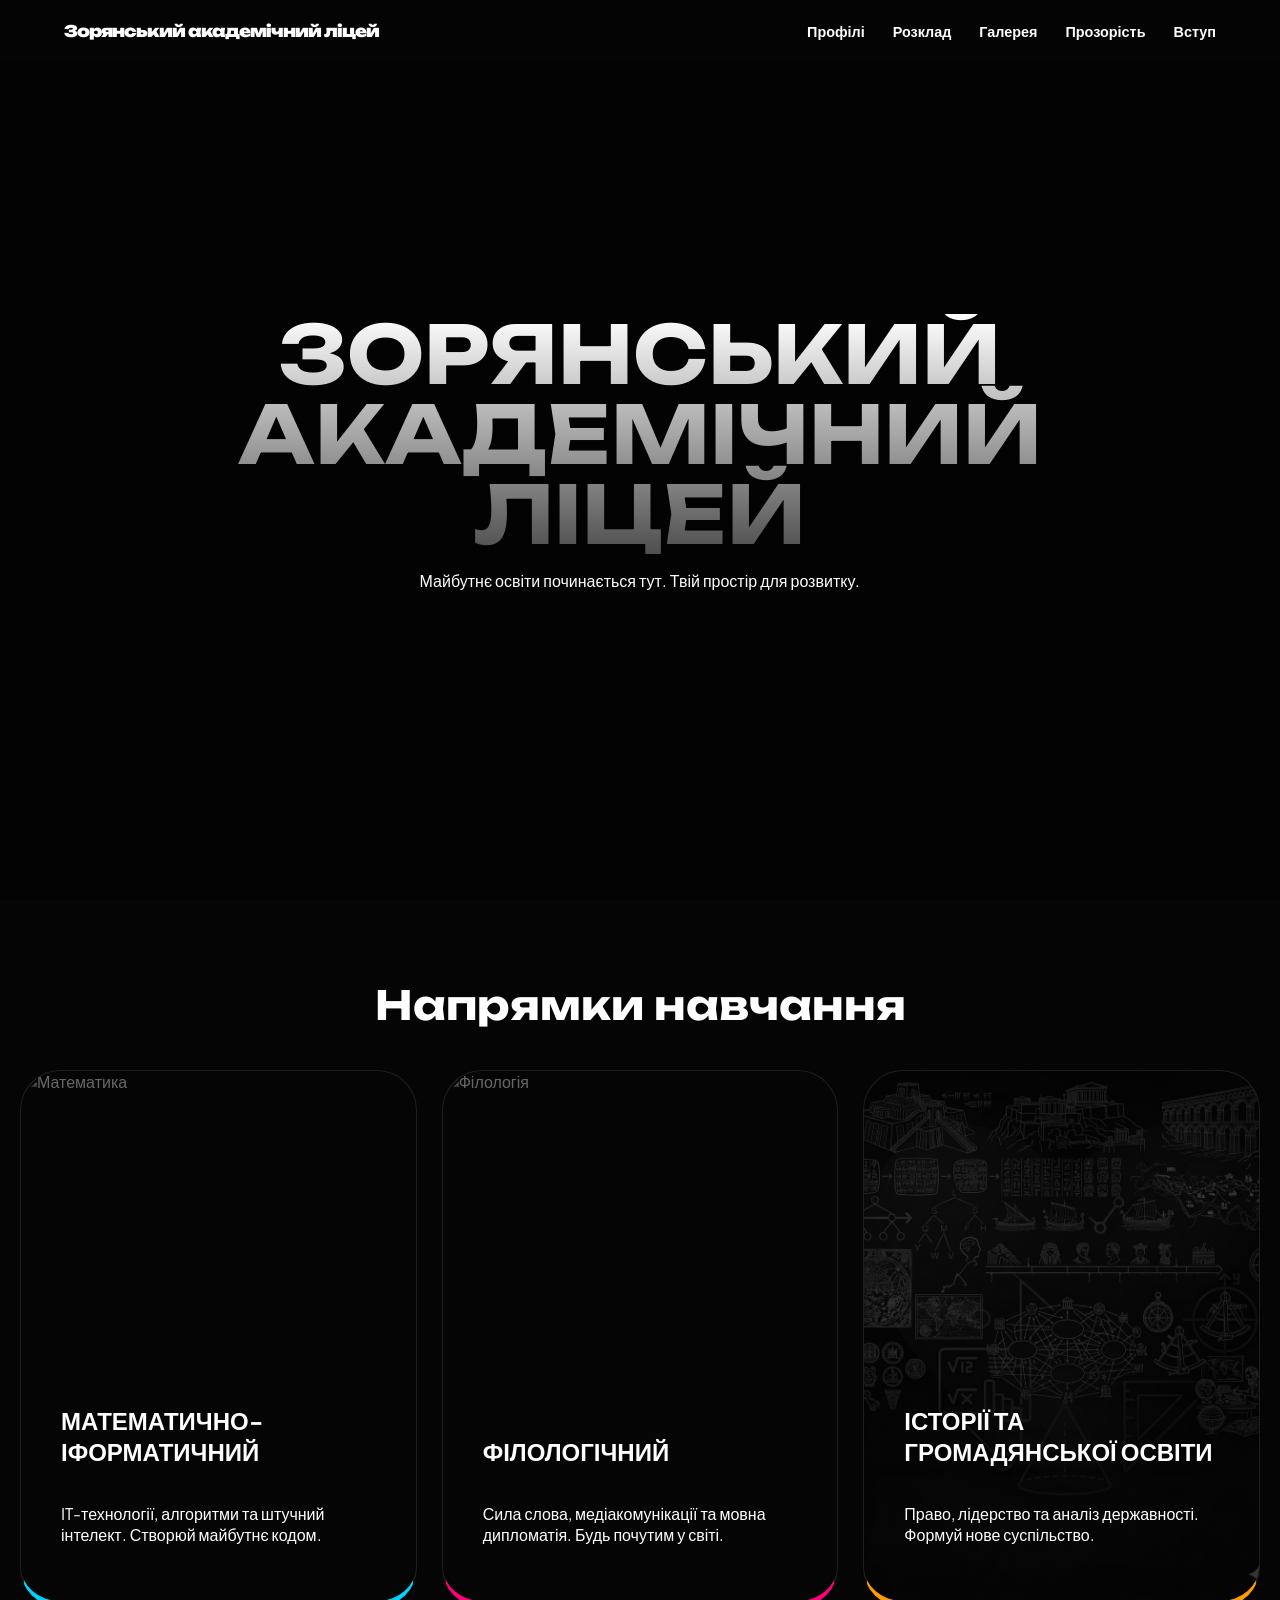
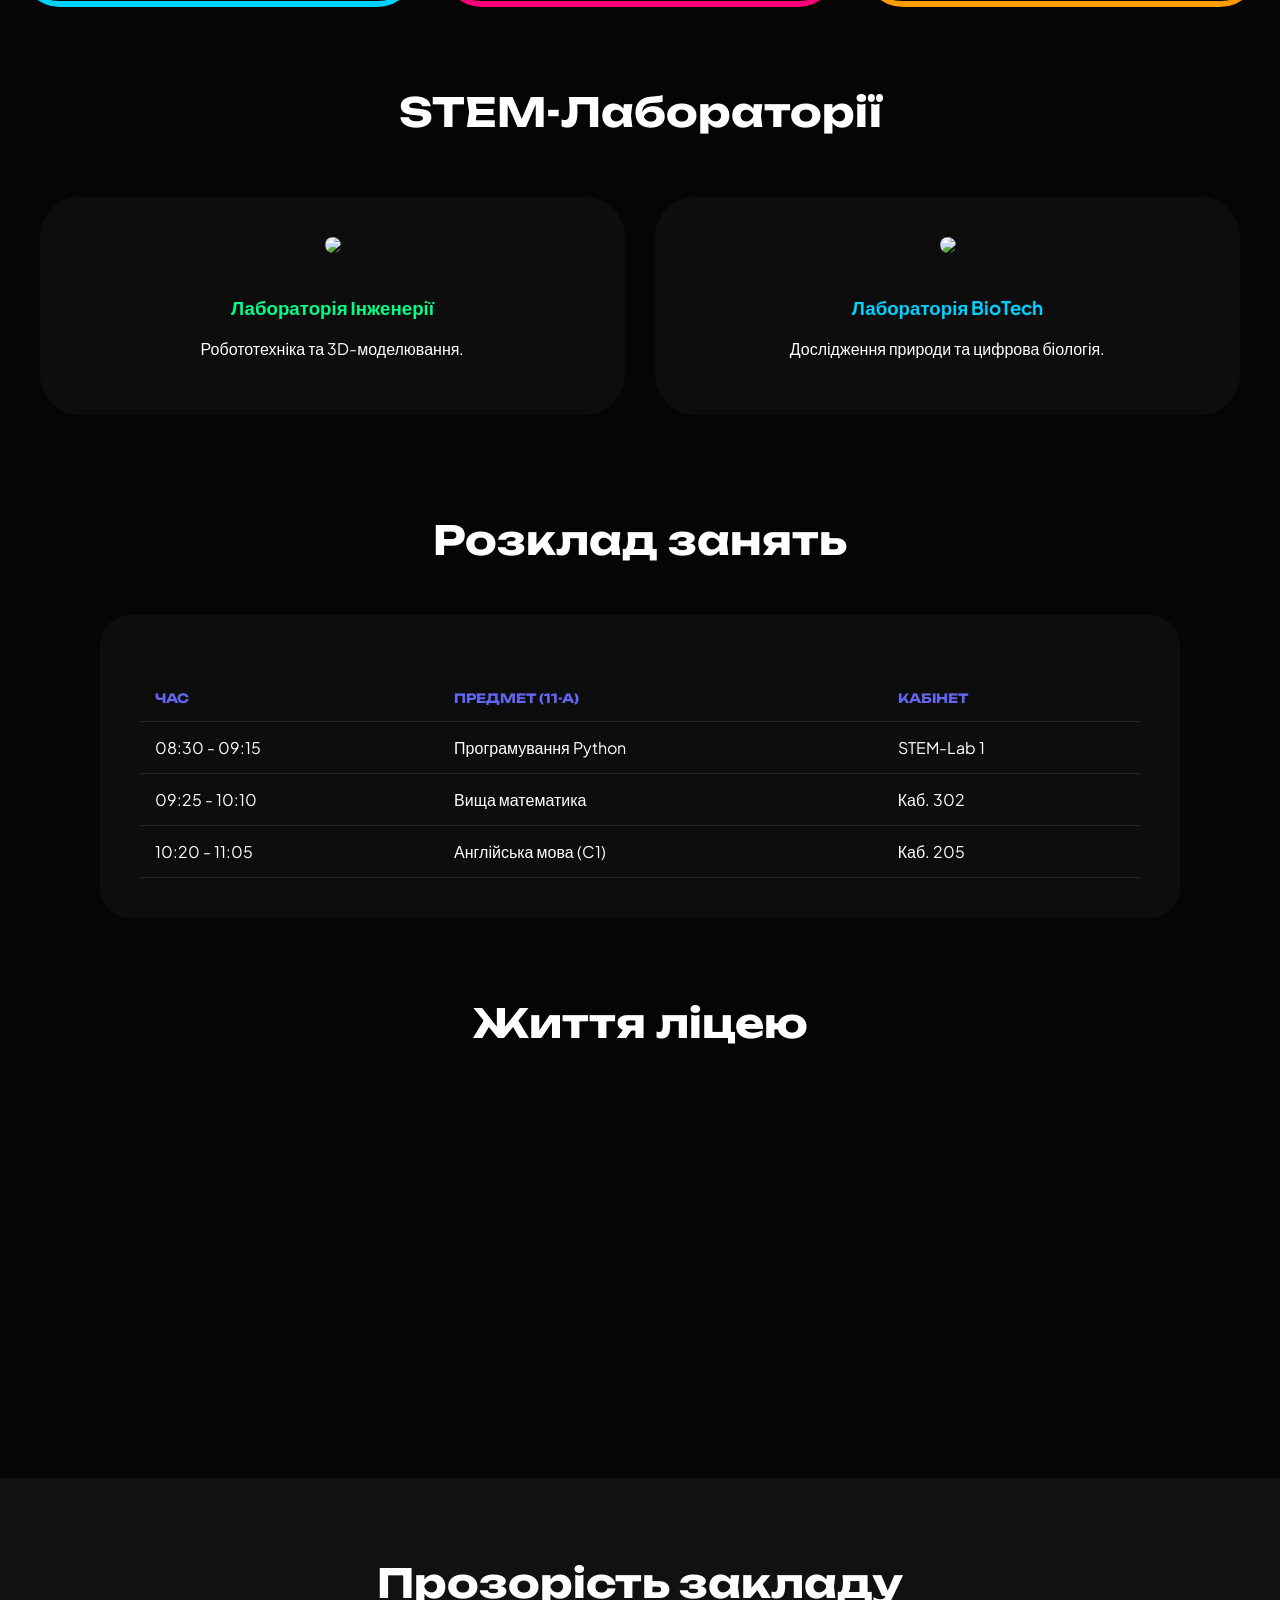
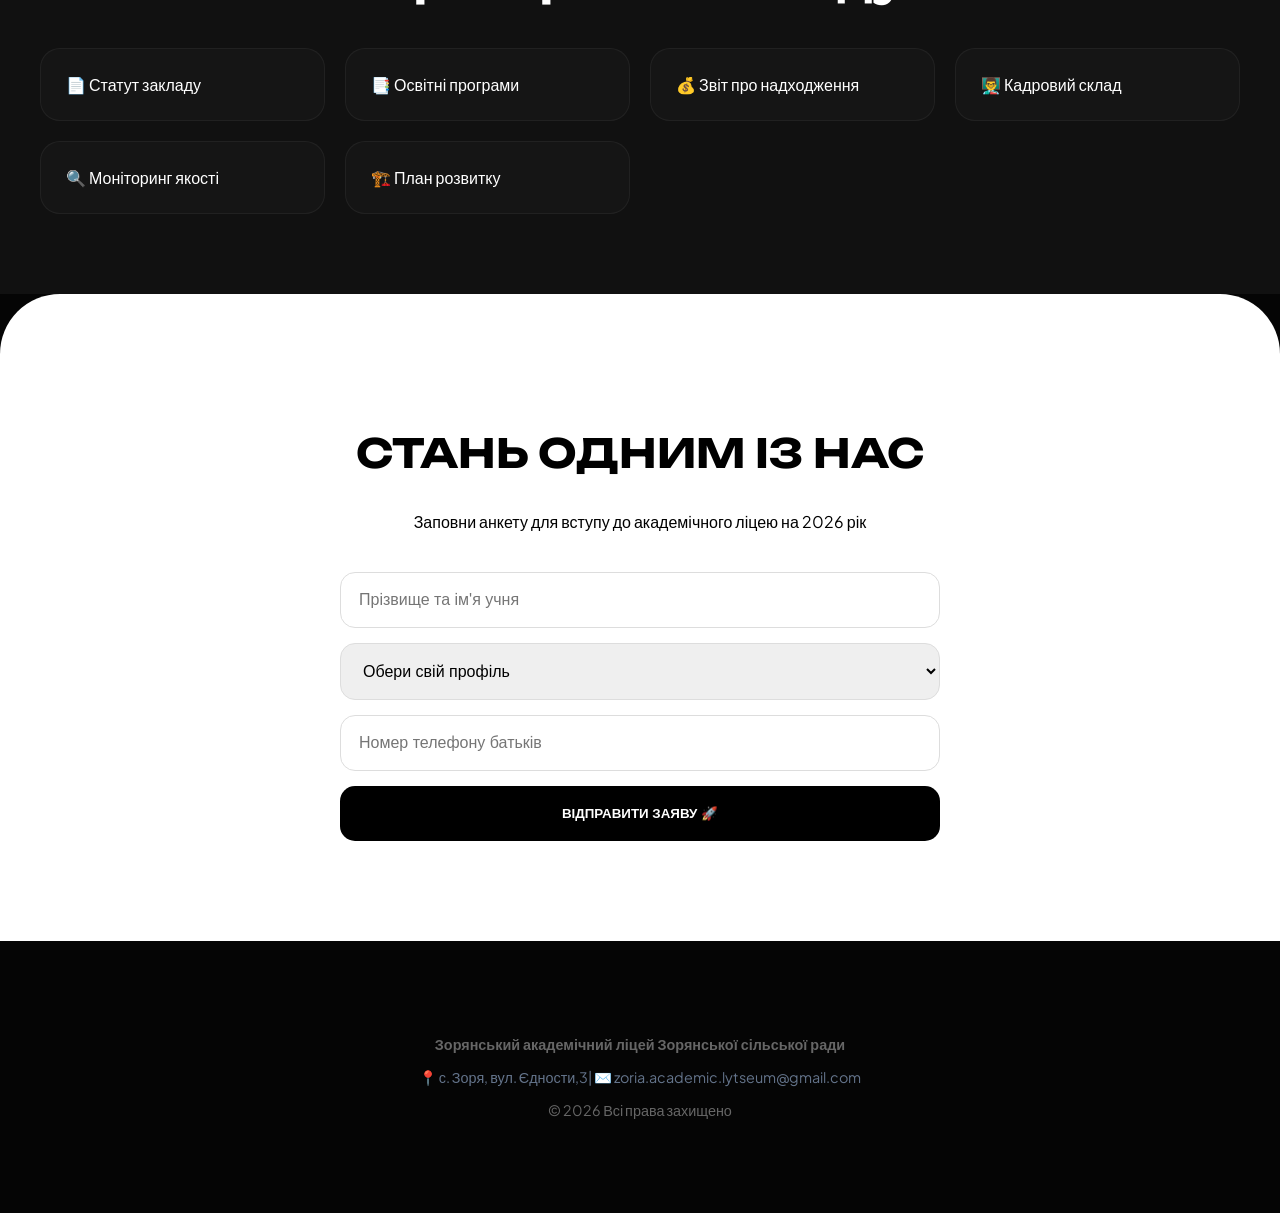
==== index.html @ 808f0258 "Add files via upload" ====
<!DOCTYPE html>
<html lang="uk">
<head>
    <meta charset="UTF-8">
    <meta name="viewport" content="width=device-width, initial-scale=1.0">
    <title>Зорянський академічний ліцей | Нова Ера</title>
    <link href="https://fonts.googleapis.com/css2?family=Unbounded:wght@400;700;900&family=Plus+Jakarta+Sans:wght@300;600;800&display=swap" rel="stylesheet">
  <link rel="stylesheet" href="style.css">
</head>
<body>

    <nav>
        <div style="font-family: 'Unbounded'; font-weight: 900; letter-spacing: -1px;">Зорянський академічний ліцей</div>
        <div class="nav-links">
            <a href="#profiles">Профілі</a>
            <a href="#schedule">Розклад</a>
            <a href="#gallery">Галерея</a>
            <a href="#prozorist">Прозорість</a>
            <a href="#admission">Вступ</a>
        </div>
    </nav>

    <section class="hero">
        <a href="https://mon.gov.ua" style="color: var(--stem-neon); text-decoration: none; font-weight: bold; margin-bottom: 20px;"></a>
        <h1>ЗОРЯНСЬКИЙ<br>АКАДЕМІЧНИЙ<br>ЛІЦЕЙ</h1>
        <p>Майбутнє освіти починається тут. Твій простір для розвитку.</p>
    </section>

    <!-- ПРОФІЛІ -->
    <h2 class="section-title" id="profiles">Напрямки навчання</h2>
    <div class="profiles-grid">

        <a href="stem.html" style="text-decoration: none; color: inherit; display: block;">
        <div class="profile-card math">
            <img src="https://c7.alamy.com/comp/2T6GJGB/learning-mathematics-vector-thin-line-heart-shape-blue-banner-math-concept-modern-illustration-with-dark-background-2T6GJGB.jpg" alt="Математика">
            <h2>МАТЕМАТИЧНО-ІФОРМАТИЧНИЙ</h2>
            <p>IT-технології, алгоритми та штучний інтелект. Створюй майбутнє кодом.</p>
        </div></a>
        <a href="filolog.html" style="text-decoration: none; color: inherit; display: block;">
        <div class="profile-card phil">
            <img src="Філології.png" alt="Філологія">
            <h2>ФІЛОЛОГІЧНИЙ</h2>
            <p>Сила слова, медіакомунікації та мовна дипломатія. Будь почутим у світі.</p>
        </div></a>
        <div class="profile-card hist">
            <img src="історія.png" alt="Історія">
            <h2>ІСТОРІЇ ТА ГРОМАДЯНСЬКОЇ ОСВІТИ</h2>
            <p>Право, лідерство та аналіз державності. Формуй нове суспільство.</p>
        </div>
    </div>

    <!-- STEM ЛАБОРАТОРІЇ -->
    <h2 class="section-title">STEM-Лабораторії</h2>
    <div style="display: grid; grid-template-columns: repeat(auto-fit, minmax(300px, 1fr)); gap: 30px; max-width: 1200px; margin: 0 auto; padding: 20px;">
        <div style="background: var(--card-glass); border-radius: 40px; padding: 40px; text-align: center;">
            <img src="https://img.freepik.com/free-photo/robot-arm-working-with-3d-printer_23-2148935606.jpg" style="width: 100%; border-radius: 20px; margin-bottom: 20px;">
            <h3 style="color: var(--stem-neon);">Лабораторія Інженерії</h3>
            <p>Робототехніка та 3D-моделювання.</p>
        </div>
        <div style="background: var(--card-glass); border-radius: 40px; padding: 40px; text-align: center;">
            <img src="https://img.freepik.com/free-photo/biotechnology-scientist-working-lab_23-2148812044.jpg" style="width: 100%; border-radius: 20px; margin-bottom: 20px;">
            <h3 style="color: var(--math-neon);">Лабораторія BioTech</h3>
            <p>Дослідження природи та цифрова біологія.</p>
        </div>
    </div>

    <!-- РОЗКЛАД -->
    <h2 class="section-title" id="schedule">Розклад занять</h2>
    <div class="schedule-container">
        <table class="schedule-table">
            <tr><th>ЧАС</th><th>ПРЕДМЕТ (11-А)</th><th>КАБІНЕТ</th></tr>
            <tr><td>08:30 - 09:15</td><td>Програмування Python</td><td>STEM-Lab 1</td></tr>
            <tr><td>09:25 - 10:10</td><td>Вища математика</td><td>Каб. 302</td></tr>
            <tr><td>10:20 - 11:05</td><td>Англійська мова (C1)</td><td>Каб. 205</td></tr>
        </table>
    </div>

    <!-- ФОТОГАЛЕРЕЯ -->
    <h2 class="section-title" id="gallery">Життя ліцею</h2>
    <div class="gallery-grid">
        <div class="gallery-item" style="background-image: url('https://img.freepik.com/free-photo/group-teenagers-taking-selfie-school_23-2148894821.jpg');"></div>
        <div class="gallery-item" style="background-image: url('https://img.freepik.com/free-photo/young-people-learning-library_23-2148894828.jpg');"></div>
        <div class="gallery-item" style="background-image: url('https://img.freepik.com/free-photo/students-participating-science-fair_23-2148894823.jpg');"></div>
    </div>

    <!-- ПРОЗОРІСТЬ (Закон) -->
    <div class="law-section" id="prozorist">
        <h2 class="section-title" style="margin-top: 0;">Прозорість закладу</h2>
        <div class="law-grid">
            <a href="statut.html" class="law-card">📄 Статут закладу</a>
            <a href="#" class="law-card">📑 Освітні програми</a>
            <a href="#" class="law-card">💰 Звіт про надходження</a>
            <a href="#" class="law-card">👨‍🏫 Кадровий склад</a>
            <a href="#" class="law-card">🔍 Моніторинг якості</a>
            <a href="#" class="law-card">🏗️ План розвитку</a>
        </div>
    </div>

    <!-- ФОРМА ВСТУПУ -->
    <section class="admission-form-container" id="admission">
        <h2 style="font-family: 'Unbounded'; font-size: 2.5rem;">СТАНЬ ОДНИМ ІЗ НАС</h2>
        <p>Заповни анкету для вступу до академічного ліцею на 2026 рік</p>
        <form onsubmit="alert('Дякуємо! Твою заяву прийнято.'); return false;">
            <input type="text" placeholder="Прізвище та ім'я учня" required>
            <select required>
                <option value="">Обери свій профіль</option>
                <option>Математично інформатичний</option>
                <option>Філологічний</option>
                <option>Історико-правовий</option>
            </select>
            <input type="tel" placeholder="Номер телефону батьків" required>
            <button type="submit" class="btn-submit">ВІДПРАВИТИ ЗАЯВУ 🚀</button>
        </form>
    </section>

   <footer>
        <p><strong>Зорянський академічний ліцей Зорянської сільської ради</strong></p>
        <p style="margin: 10px 0; color: #64748b;">📍 с. Зоря, вул. Єдности,3| ✉️ zoria.academic.lytseum@gmail.com</p>
        <p>© 2026 Всі права захищено</p>
    </footer>

</body>
</html>
---- style.css ----
:root {
            --primary: #6366f1;
            --math-neon: #00d2ff;
            --phil-neon: #ff007a;
            --hist-neon: #ff9d00;
            --stem-neon: #00ff88;
            --bg: #050505;
            --card-glass: rgba(255, 255, 255, 0.03);
        }

        body {
            font-family: 'Plus Jakarta Sans', sans-serif;
            background-color: var(--bg);
            color: #fff;
            margin: 0;
            scroll-behavior: smooth;
        }

        /* --- Навігація --- */
        nav {
            position: fixed;
            top: 0; width: 100%;
            padding: 20px 5%;
            display: flex;
            justify-content: space-between;
            align-items: center;
            background: rgba(5, 5, 5, 0.8);
            backdrop-filter: blur(15px);
            z-index: 1000;
            box-sizing: border-box;
        }

        .nav-links a {
            color: #fff;
            text-decoration: none;
            margin-left: 25px;
            font-weight: 600;
            font-size: 0.9rem;
            transition: 0.3s;
        }

        .nav-links a:hover { color: var(--primary); }

        /* --- Hero Блок --- */
        .hero {
            height: 100vh;
            display: flex;
            flex-direction: column;
            justify-content: center;
            align-items: center;
            background: linear-gradient(rgba(0,0,0,0.5), rgba(0,0,0,0.5)), 
                        url('https://img.freepik.com/free-photo/high-tech-laboratory-with-computers_23-2149241215.jpg');
            background-size: cover;
            background-attachment: fixed;
            text-align: center;
        }

        .hero h1 {
            font-family: 'Unbounded', sans-serif;
            font-size: clamp(2.5rem, 8vw, 5rem);
            line-height: 1;
            margin: 0;
            background: linear-gradient(to bottom, #fff, rgba(255,255,255,0.3));
            -webkit-background-clip: text;
            -webkit-text-fill-color: transparent;
        }

        /* --- Профілі --- */
        .section-title {
            font-family: 'Unbounded', sans-serif;
            text-align: center;
            font-size: 2.5rem;
            margin: 80px 0 40px;
        }

        .profiles-grid {
            display: grid;
            grid-template-columns: repeat(auto-fit, minmax(350px, 1fr));
            gap: 25px;
            max-width: 1400px;
            margin: 0 auto;
            padding: 0 20px;
        }

        .profile-card {
            height: 450px;
            border-radius: 40px;
            position: relative;
            overflow: hidden;
            display: flex;
            flex-direction: column;
            justify-content: flex-end;
            padding: 40px;
            border: 1px solid rgba(255,255,255,0.1);
        }

        .profile-card img {
            position: absolute;
            top: 0; left: 0; width: 100%; height: 100%;
            object-fit: cover; z-index: -1;
            filter: brightness(0.4) grayscale(1);
            transition: 0.5s;
        }

        .profile-card:hover img { filter: brightness(0.6) grayscale(0); transform: scale(1.05); }
        .math { border-bottom: 6px solid var(--math-neon); }
        .phil { border-bottom: 6px solid var(--phil-neon); }
        .hist { border-bottom: 6px solid var(--hist-neon); }

        /* --- Розклад (Schedule) --- */
        .schedule-container {
            max-width: 1000px;
            margin: 50px auto;
            background: var(--card-glass);
            border-radius: 30px;
            padding: 40px;
        }

        .schedule-table {
            width: 100%;
            border-collapse: collapse;
            margin-top: 20px;
        }

        .schedule-table th, .schedule-table td {
            padding: 15px;
            text-align: left;
            border-bottom: 1px solid rgba(255,255,255,0.1);
        }

        .schedule-table th { color: var(--primary); font-family: 'Unbounded'; font-size: 0.8rem; }

        /* --- Фотогалерея --- */
        .gallery-grid {
            display: grid;
            grid-template-columns: repeat(auto-fit, minmax(280px, 1fr));
            gap: 15px;
            max-width: 1200px;
            margin: 0 auto;
            padding: 20px;
        }

        .gallery-item {
            height: 250px;
            border-radius: 20px;
            background-size: cover;
            background-position: center;
            transition: 0.3s;
            cursor: pointer;
        }

        .gallery-item:hover { transform: scale(1.03); box-shadow: 0 10px 30px rgba(0,0,0,0.5); }

        /* --- Секція Прозорості (Закон) --- */
        .law-section {
            background: #111;
            padding: 80px 20px;
            margin-top: 100px;
        }

        .law-grid {
            display: grid;
            grid-template-columns: repeat(auto-fit, minmax(250px, 1fr));
            gap: 20px;
            max-width: 1200px;
            margin: 0 auto;
        }

        .law-card {
            background: rgba(255,255,255,0.02);
            padding: 25px;
            border-radius: 20px;
            text-decoration: none;
            color: #fff;
            border: 1px solid rgba(255,255,255,0.05);
            transition: 0.3s;
        }

        .law-card:hover { background: var(--primary); }

        /* --- Форма --- */
        .admission-form-container {
            background: #fff;
            color: #000;
            padding: 100px 20px;
            border-radius: 60px 60px 0 0;
            text-align: center;
        }

        form {
            max-width: 600px;
            margin: 40px auto 0;
            display: grid;
            gap: 15px;
        }

        input, select {
            padding: 18px;
            border-radius: 15px;
            border: 1px solid #ddd;
            font-size: 1rem;
        }

        .btn-submit {
            background: #000;
            color: #fff;
            padding: 20px;
            border-radius: 15px;
            border: none;
            font-weight: 800;
            cursor: pointer;
        }
footer { 
    padding: 80px 20px; 
    text-align: center; 
    color: #666; 
    font-size: 0.9rem;}
/* --- stem кластер --- */
        .schedule-table .stem-component {
            color: var(--stem-neon);
            font-weight: 800;
            text-shadow: 0 0 10px rgba(0, 255, 136, 0.2);
        }

        .schedule-table.stem-theme th {
            border-bottom: 2px solid var(--stem-neon);
        }

        .stem-border {
            border-bottom: 6px solid var(--stem-neon) !important;
        }
        
        .stem-card h3 {
            color: var(--stem-neon);
        }

        .stem-card p {
            color: var(--text-muted);
            font-size: 0.95rem;
            line-height: 1.5;
            margin: 10px 0 0 0;
        }

    /*-- Мікро-стилі для неонових акцентів ФІЛОЛОГІЇ --*/
        .schedule-table .phil-component {
            color: var(--phil-neon);
            font-weight: 800;
            text-shadow: 0 0 10px rgba(255, 0, 122, 0.2);
        }

        .schedule-table.phil-theme th {
            border-bottom: 2px solid var(--phil-neon);
        }

        .phil-border {
            border-bottom: 6px solid var(--phil-neon) !important;
        }
        
        .phil-card h3 {
            color: var(--phil-neon);
        }

        .phil-card p {
            color: var(--text-muted);
            font-size: 0.95rem;
            line-height: 1.5;
            margin: 10px 0 0 0;
        }
    /*-- Мікро-стилі статуту --*/
        .statut-hero {
            padding-top: 140px;
            padding-bottom: 40px;
            text-align: center;
            background: linear-gradient(180deg, rgba(99, 102, 241, 0.1) 0%, rgba(5, 5, 5, 0) 100%);
        }
        
        /* Контейнер для PDF зі скляним ефектом навколо */
        .pdf-container {
            max-width: 1000px;
            margin: 20px auto 80px;
            padding: 20px;
            background: var(--card-glass);
            border: 1px solid rgba(255, 255, 255, 0.05);
            border-radius: 30px;
            backdrop-filter: blur(15px);
            box-shadow: 0 20px 50px rgba(0, 0, 0, 0.3);
        }

        /* Сам фрейм, який відображає PDF */
        .pdf-viewer {
            width: 100%;
            height: 90vh; /* Займає 75% висоти екрану */
            border: 1px solid rgba(255, 255, 255, 0.1);
            border-radius: 20px;
            background: #111;
        }

        /* Повідомлення-заглушка для дуже старих мобільних пристроїв */
        .pdf-fallback {
            text-align: center;
            padding: 20px;
            color: #94a3b8;
        }

        .pdf-fallback a {
            color: var(--math-neon);
            text-decoration: none;
            font-weight: bold;
        }
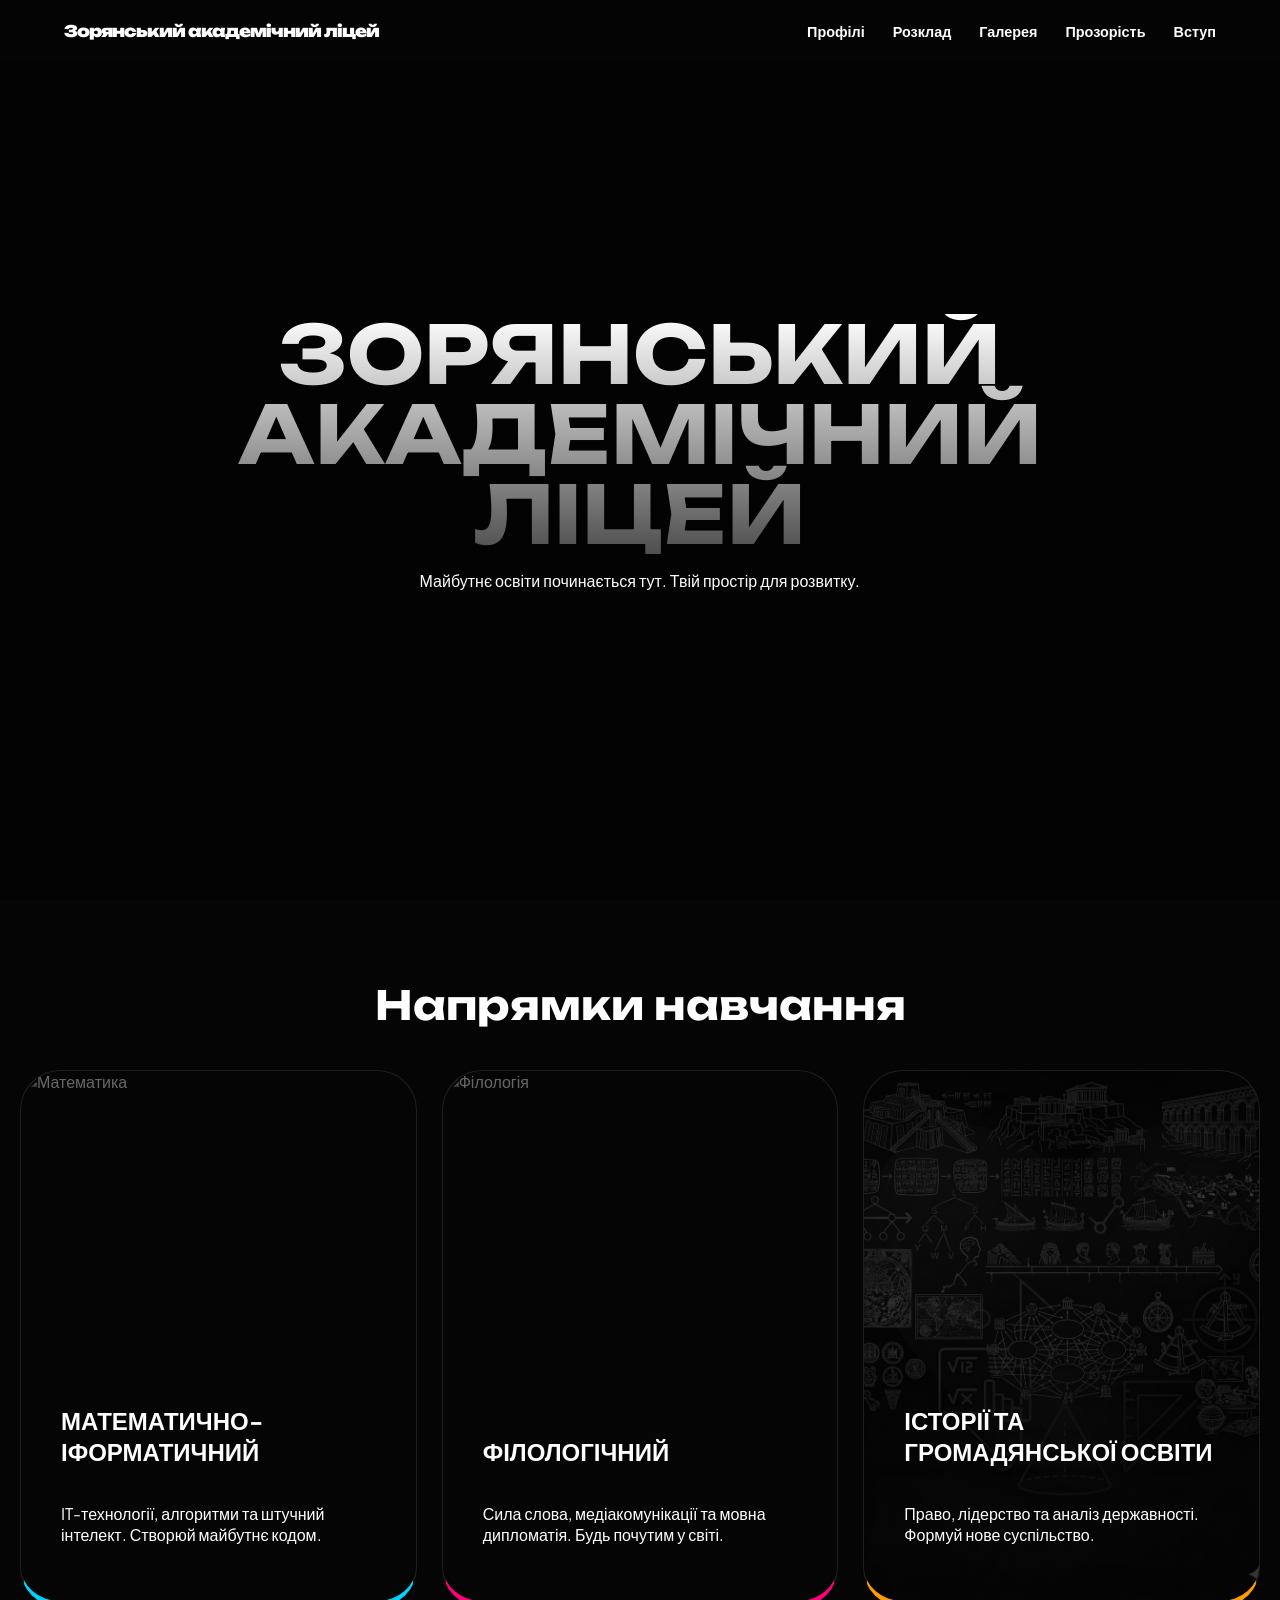
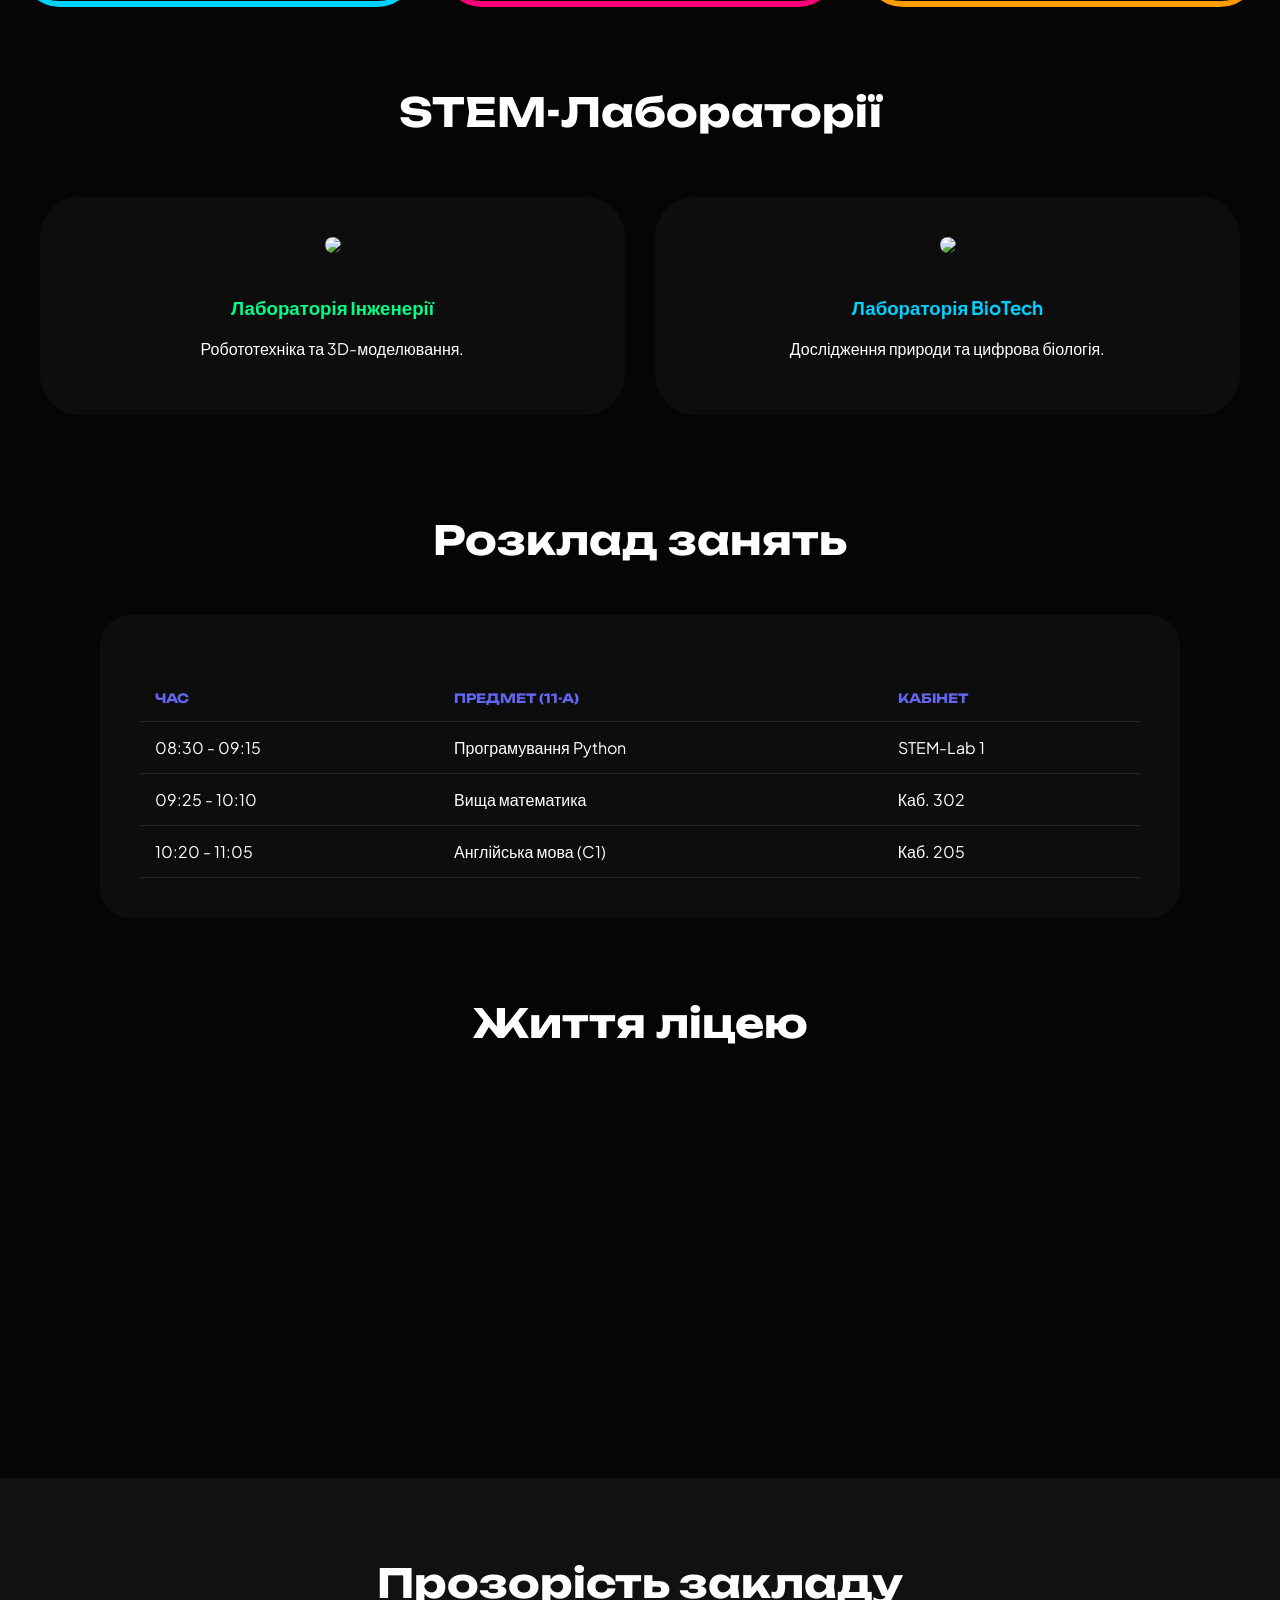
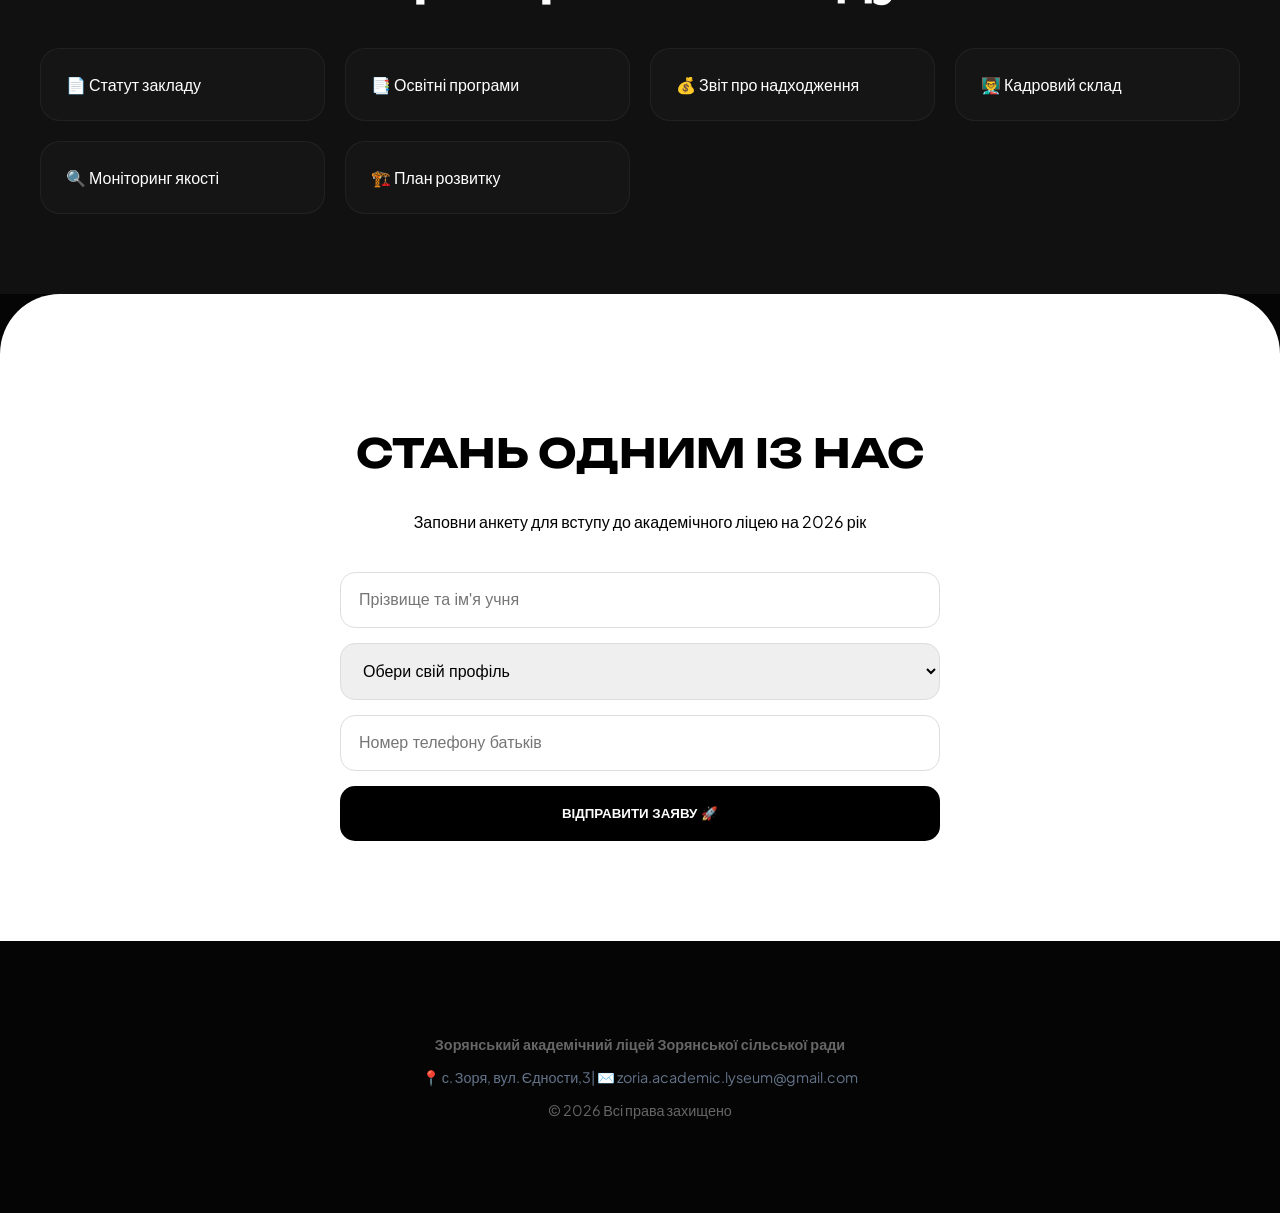
==== commit 4897d168: "Add files via upload" ====
--- a/index.html
+++ b/index.html
@@ -115,7 +115,7 @@
 
    <footer>
         <p><strong>Зорянський академічний ліцей Зорянської сільської ради</strong></p>
-        <p style="margin: 10px 0; color: #64748b;">📍 с. Зоря, вул. Єдности,3| ✉️ zoria.academic.lytseum@gmail.com</p>
+        <p style="margin: 10px 0; color: #64748b;">📍 с. Зоря, вул. Єдности,3| ✉️ zoria.academic.lyseum@gmail.com</p>
         <p>© 2026 Всі права захищено</p>
     </footer>
 
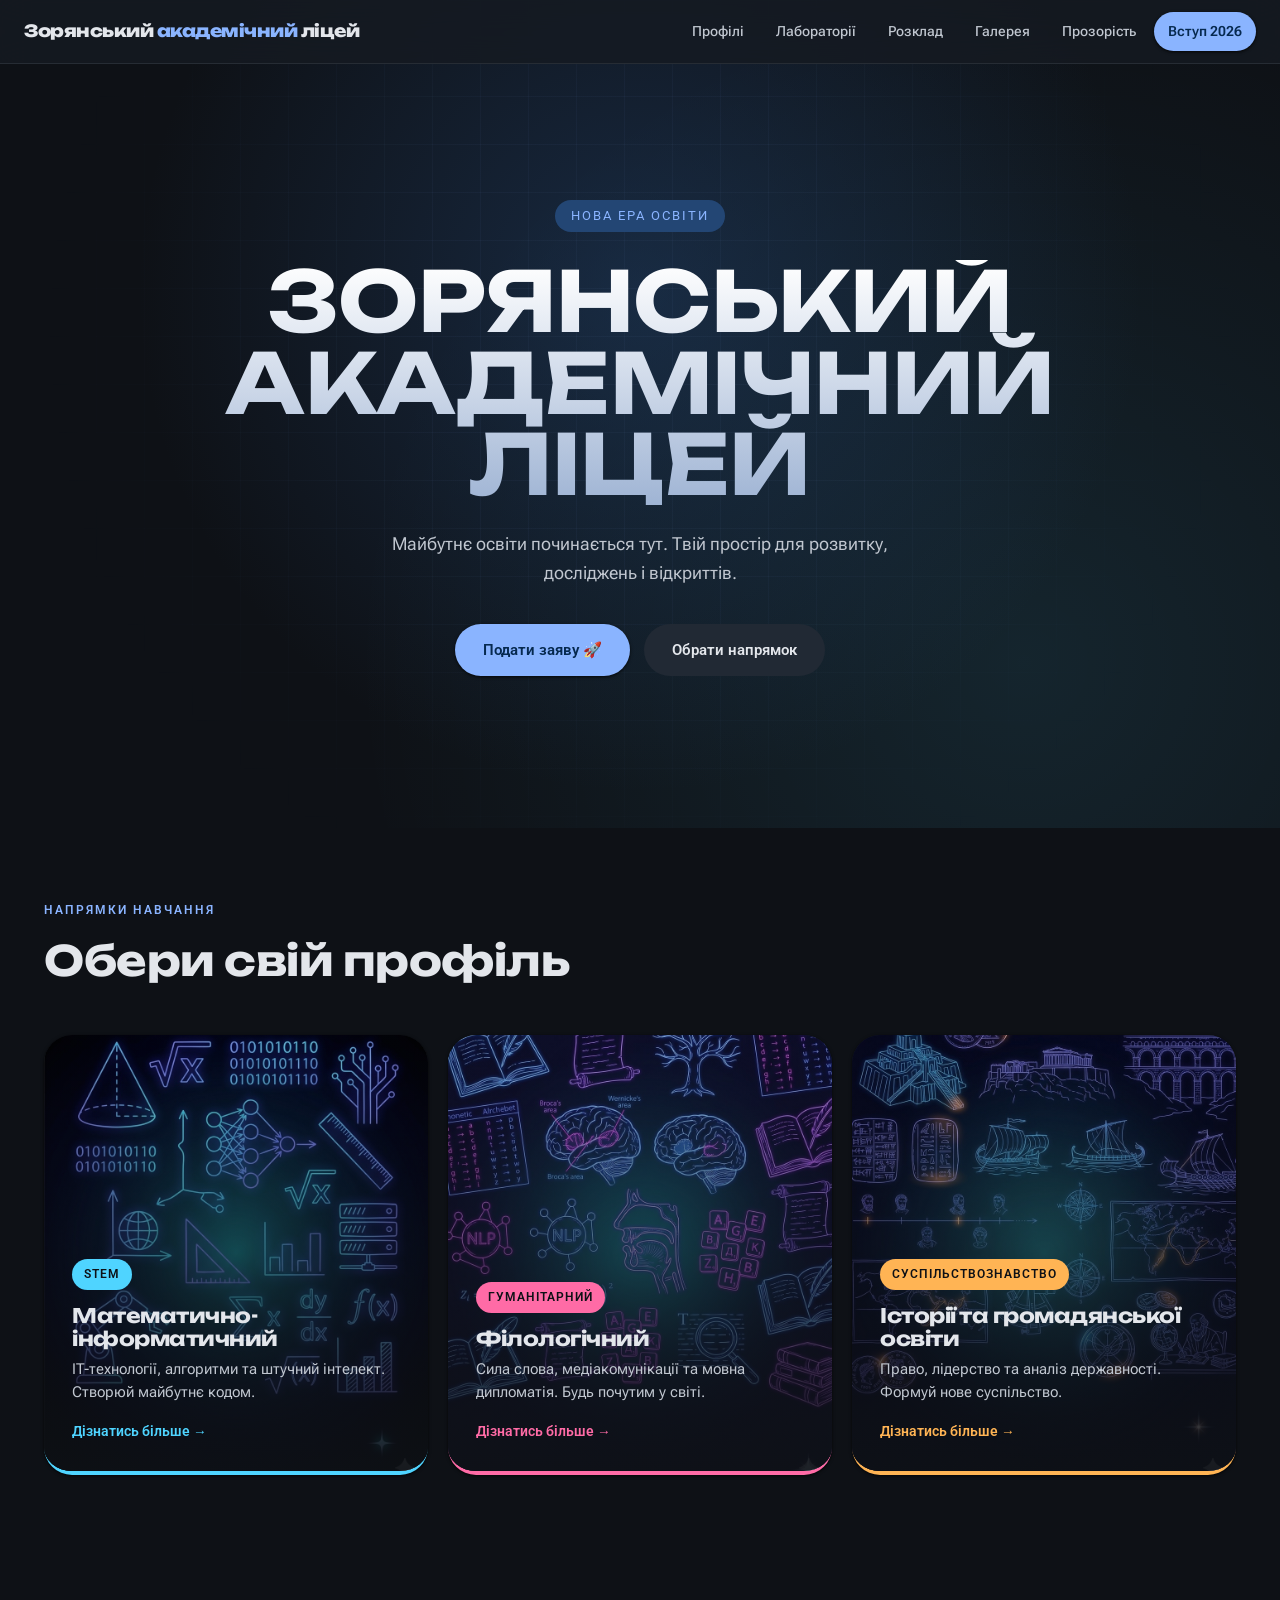
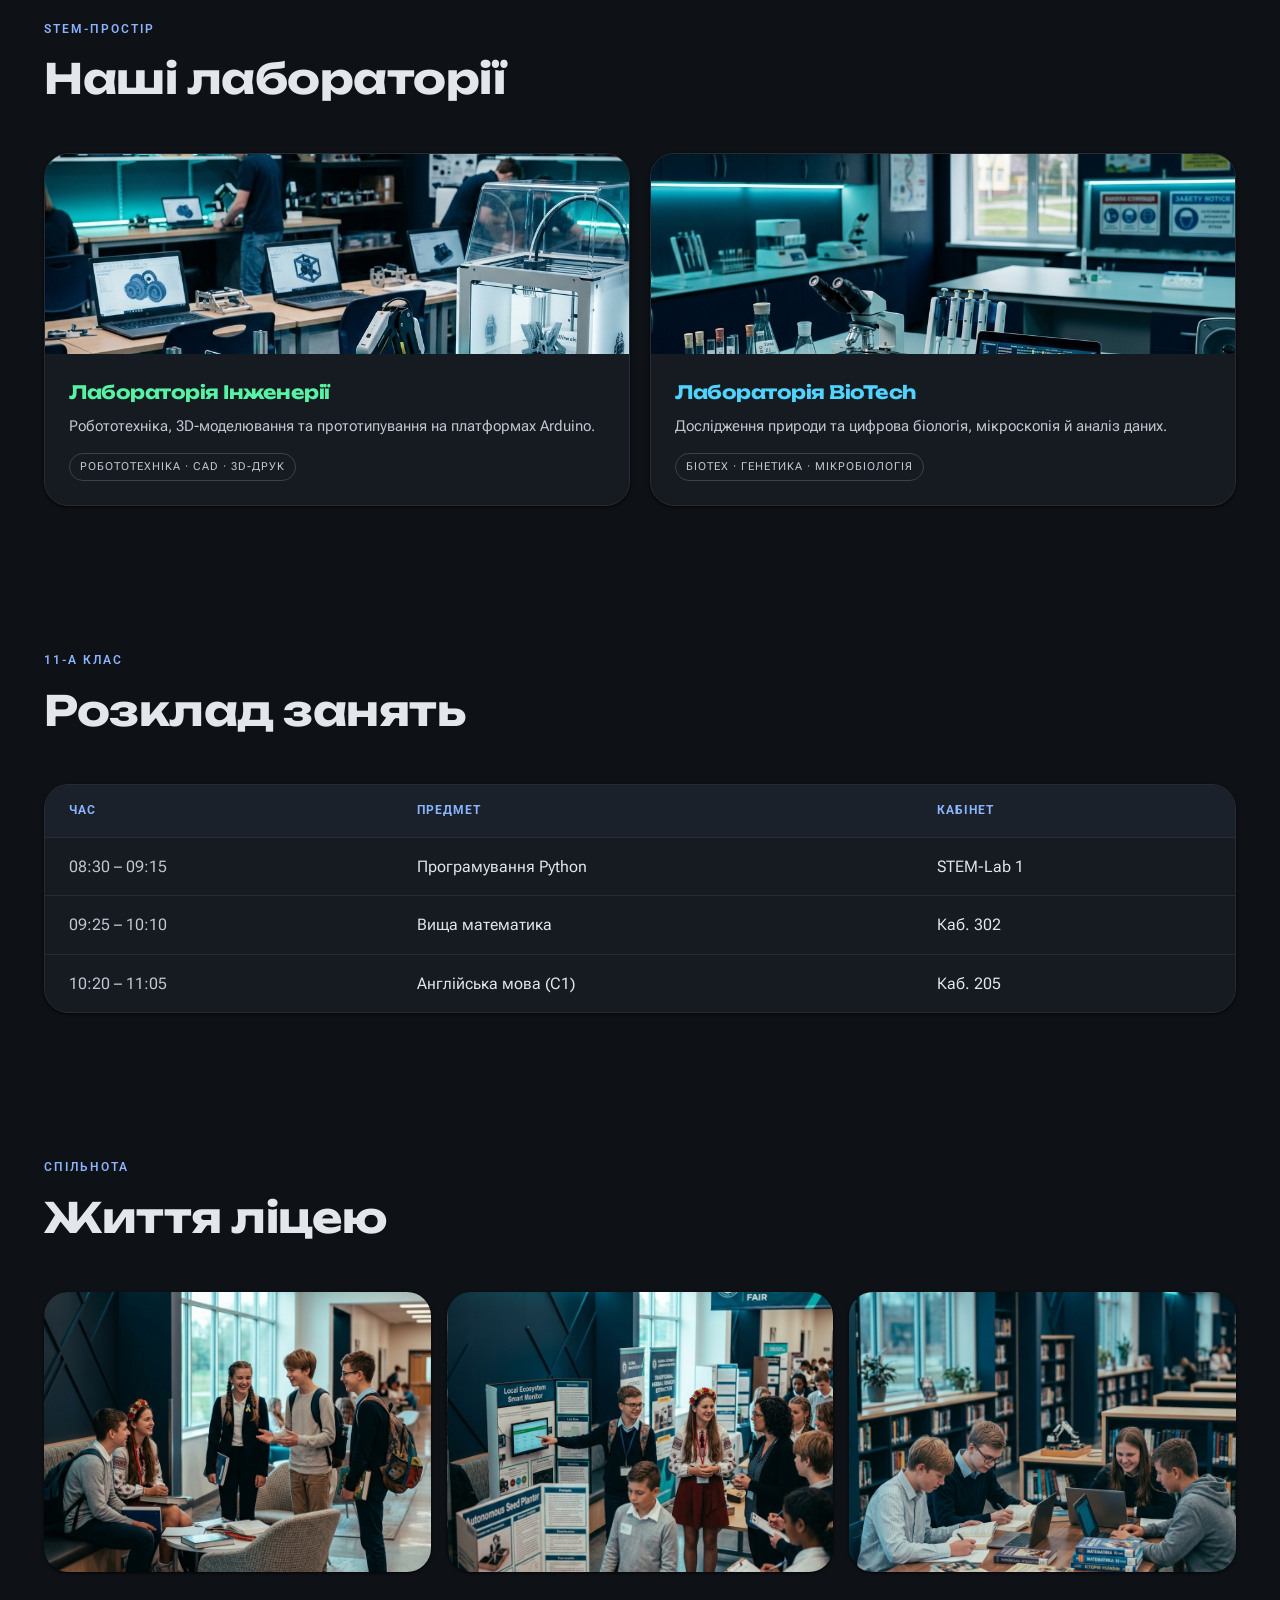
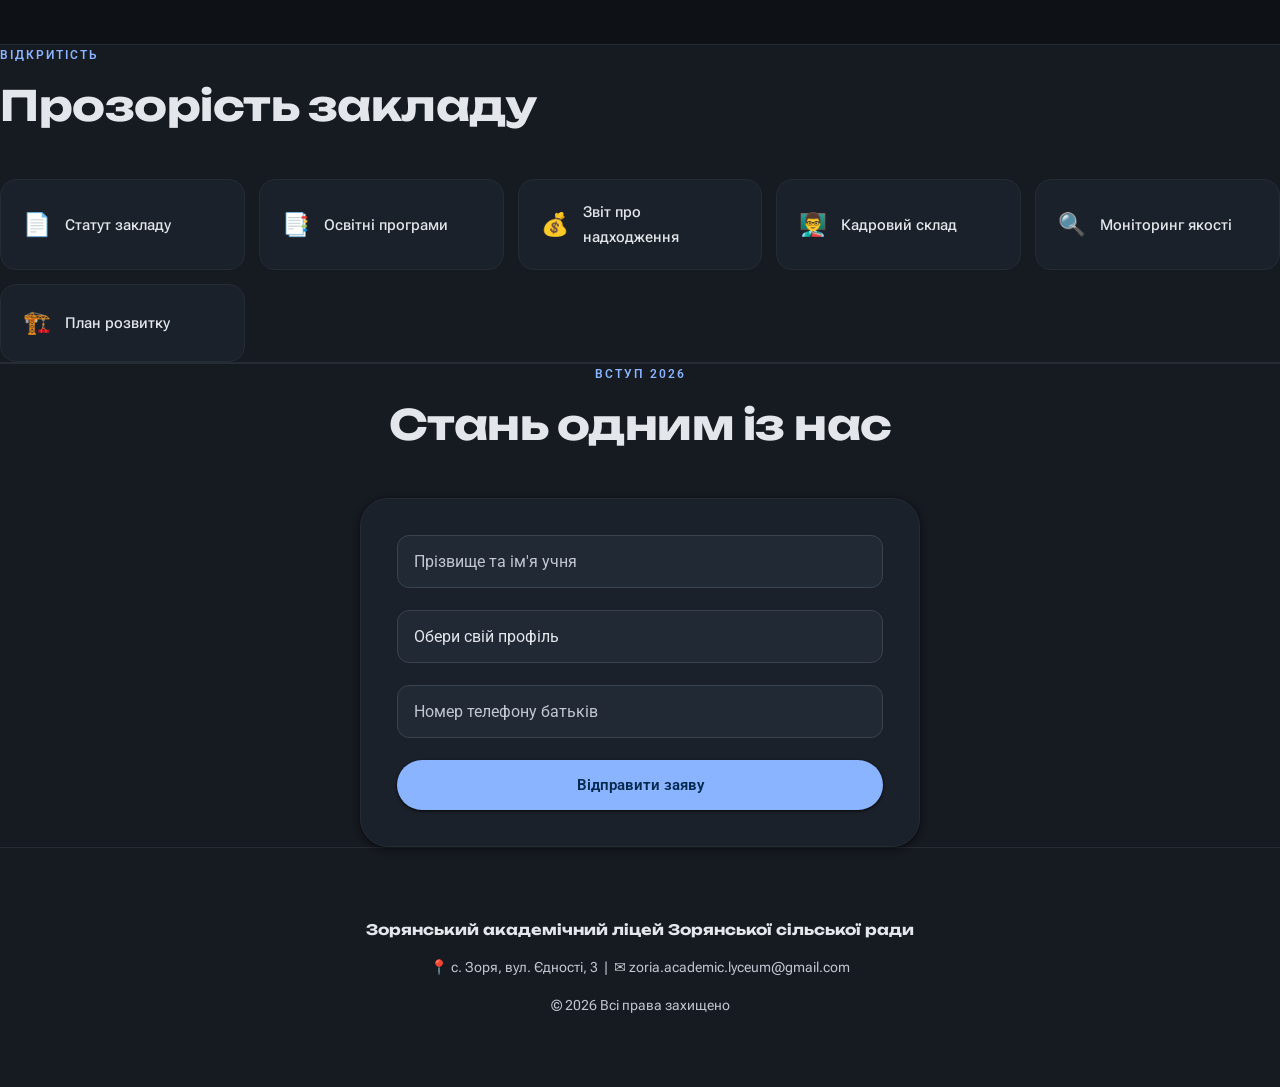
==== commit cfc902d2: "Updated design" ====
--- a/index.html
+++ b/index.html
@@ -1,123 +1,181 @@
-<!DOCTYPE html>
-<html lang="uk">
-<head>
-    <meta charset="UTF-8">
-    <meta name="viewport" content="width=device-width, initial-scale=1.0">
-    <title>Зорянський академічний ліцей | Нова Ера</title>
-    <link href="https://fonts.googleapis.com/css2?family=Unbounded:wght@400;700;900&family=Plus+Jakarta+Sans:wght@300;600;800&display=swap" rel="stylesheet">
-  <link rel="stylesheet" href="style.css">
-</head>
-<body>
-
-    <nav>
-        <div style="font-family: 'Unbounded'; font-weight: 900; letter-spacing: -1px;">Зорянський академічний ліцей</div>
-        <div class="nav-links">
-            <a href="#profiles">Профілі</a>
-            <a href="#schedule">Розклад</a>
-            <a href="#gallery">Галерея</a>
-            <a href="#prozorist">Прозорість</a>
-            <a href="#admission">Вступ</a>
-        </div>
-    </nav>
-
-    <section class="hero">
-        <a href="https://mon.gov.ua" style="color: var(--stem-neon); text-decoration: none; font-weight: bold; margin-bottom: 20px;"></a>
-        <h1>ЗОРЯНСЬКИЙ<br>АКАДЕМІЧНИЙ<br>ЛІЦЕЙ</h1>
-        <p>Майбутнє освіти починається тут. Твій простір для розвитку.</p>
-    </section>
-
-    <!-- ПРОФІЛІ -->
-    <h2 class="section-title" id="profiles">Напрямки навчання</h2>
-    <div class="profiles-grid">
-
-        <a href="stem.html" style="text-decoration: none; color: inherit; display: block;">
-        <div class="profile-card math">
-            <img src="https://c7.alamy.com/comp/2T6GJGB/learning-mathematics-vector-thin-line-heart-shape-blue-banner-math-concept-modern-illustration-with-dark-background-2T6GJGB.jpg" alt="Математика">
-            <h2>МАТЕМАТИЧНО-ІФОРМАТИЧНИЙ</h2>
-            <p>IT-технології, алгоритми та штучний інтелект. Створюй майбутнє кодом.</p>
-        </div></a>
-        <a href="filolog.html" style="text-decoration: none; color: inherit; display: block;">
-        <div class="profile-card phil">
-            <img src="Філології.png" alt="Філологія">
-            <h2>ФІЛОЛОГІЧНИЙ</h2>
-            <p>Сила слова, медіакомунікації та мовна дипломатія. Будь почутим у світі.</p>
-        </div></a>
-        <div class="profile-card hist">
-            <img src="історія.png" alt="Історія">
-            <h2>ІСТОРІЇ ТА ГРОМАДЯНСЬКОЇ ОСВІТИ</h2>
-            <p>Право, лідерство та аналіз державності. Формуй нове суспільство.</p>
-        </div>
-    </div>
-
-    <!-- STEM ЛАБОРАТОРІЇ -->
-    <h2 class="section-title">STEM-Лабораторії</h2>
-    <div style="display: grid; grid-template-columns: repeat(auto-fit, minmax(300px, 1fr)); gap: 30px; max-width: 1200px; margin: 0 auto; padding: 20px;">
-        <div style="background: var(--card-glass); border-radius: 40px; padding: 40px; text-align: center;">
-            <img src="https://img.freepik.com/free-photo/robot-arm-working-with-3d-printer_23-2148935606.jpg" style="width: 100%; border-radius: 20px; margin-bottom: 20px;">
-            <h3 style="color: var(--stem-neon);">Лабораторія Інженерії</h3>
-            <p>Робототехніка та 3D-моделювання.</p>
-        </div>
-        <div style="background: var(--card-glass); border-radius: 40px; padding: 40px; text-align: center;">
-            <img src="https://img.freepik.com/free-photo/biotechnology-scientist-working-lab_23-2148812044.jpg" style="width: 100%; border-radius: 20px; margin-bottom: 20px;">
-            <h3 style="color: var(--math-neon);">Лабораторія BioTech</h3>
-            <p>Дослідження природи та цифрова біологія.</p>
-        </div>
-    </div>
-
-    <!-- РОЗКЛАД -->
-    <h2 class="section-title" id="schedule">Розклад занять</h2>
-    <div class="schedule-container">
-        <table class="schedule-table">
-            <tr><th>ЧАС</th><th>ПРЕДМЕТ (11-А)</th><th>КАБІНЕТ</th></tr>
-            <tr><td>08:30 - 09:15</td><td>Програмування Python</td><td>STEM-Lab 1</td></tr>
-            <tr><td>09:25 - 10:10</td><td>Вища математика</td><td>Каб. 302</td></tr>
-            <tr><td>10:20 - 11:05</td><td>Англійська мова (C1)</td><td>Каб. 205</td></tr>
-        </table>
-    </div>
-
-    <!-- ФОТОГАЛЕРЕЯ -->
-    <h2 class="section-title" id="gallery">Життя ліцею</h2>
-    <div class="gallery-grid">
-        <div class="gallery-item" style="background-image: url('https://img.freepik.com/free-photo/group-teenagers-taking-selfie-school_23-2148894821.jpg');"></div>
-        <div class="gallery-item" style="background-image: url('https://img.freepik.com/free-photo/young-people-learning-library_23-2148894828.jpg');"></div>
-        <div class="gallery-item" style="background-image: url('https://img.freepik.com/free-photo/students-participating-science-fair_23-2148894823.jpg');"></div>
-    </div>
-
-    <!-- ПРОЗОРІСТЬ (Закон) -->
-    <div class="law-section" id="prozorist">
-        <h2 class="section-title" style="margin-top: 0;">Прозорість закладу</h2>
-        <div class="law-grid">
-            <a href="statut.html" class="law-card">📄 Статут закладу</a>
-            <a href="#" class="law-card">📑 Освітні програми</a>
-            <a href="#" class="law-card">💰 Звіт про надходження</a>
-            <a href="#" class="law-card">👨‍🏫 Кадровий склад</a>
-            <a href="#" class="law-card">🔍 Моніторинг якості</a>
-            <a href="#" class="law-card">🏗️ План розвитку</a>
-        </div>
-    </div>
-
-    <!-- ФОРМА ВСТУПУ -->
-    <section class="admission-form-container" id="admission">
-        <h2 style="font-family: 'Unbounded'; font-size: 2.5rem;">СТАНЬ ОДНИМ ІЗ НАС</h2>
-        <p>Заповни анкету для вступу до академічного ліцею на 2026 рік</p>
-        <form onsubmit="alert('Дякуємо! Твою заяву прийнято.'); return false;">
-            <input type="text" placeholder="Прізвище та ім'я учня" required>
-            <select required>
-                <option value="">Обери свій профіль</option>
-                <option>Математично інформатичний</option>
-                <option>Філологічний</option>
-                <option>Історико-правовий</option>
-            </select>
-            <input type="tel" placeholder="Номер телефону батьків" required>
-            <button type="submit" class="btn-submit">ВІДПРАВИТИ ЗАЯВУ 🚀</button>
-        </form>
-    </section>
-
-   <footer>
-        <p><strong>Зорянський академічний ліцей Зорянської сільської ради</strong></p>
-        <p style="margin: 10px 0; color: #64748b;">📍 с. Зоря, вул. Єдности,3| ✉️ zoria.academic.lyseum@gmail.com</p>
-        <p>© 2026 Всі права захищено</p>
-    </footer>
-
-</body>
-</html>+<!DOCTYPE html>
+<html lang="uk">
+<head>
+    <meta charset="UTF-8">
+    <meta name="viewport" content="width=device-width, initial-scale=1.0">
+    <title>Зорянський академічний ліцей | Нова Ера</title>
+    <meta name="description" content="Зорянський академічний ліцей — сучасний заклад освіти. Математично-інформатичний, філологічний та історико-правовий напрямки.">
+    <link rel="preconnect" href="https://fonts.googleapis.com">
+    <link rel="preconnect" href="https://fonts.gstatic.com" crossorigin>
+    <link href="https://fonts.googleapis.com/css2?family=Unbounded:wght@400;700;800;900&family=Roboto+Flex:wght@300;400;500;600&family=Roboto:wght@400;500;600&display=swap" rel="stylesheet">
+    <link rel="stylesheet" href="style.css">
+</head>
+<body>
+
+    <header class="appbar">
+        <a href="index.html" class="logo">Зорянський <span>академічний</span> ліцей</a>
+        <button class="menu-toggle" aria-label="Меню">
+            <svg width="24" height="24" viewBox="0 0 24 24" fill="none" stroke="currentColor" stroke-width="2"><line x1="3" y1="6" x2="21" y2="6"/><line x1="3" y1="12" x2="21" y2="12"/><line x1="3" y1="18" x2="21" y2="18"/></svg>
+        </button>
+        <nav class="nav-links">
+            <a href="#profiles">Профілі</a>
+            <a href="#labs">Лабораторії</a>
+            <a href="#schedule">Розклад</a>
+            <a href="#gallery">Галерея</a>
+            <a href="#prozorist">Прозорість</a>
+            <a href="#admission" class="nav-btn">Вступ 2026</a>
+        </nav>
+    </header>
+
+    <section class="hero">
+        <div class="hero-content">
+            <span class="eyebrow">Нова ера освіти</span>
+            <h1>ЗОРЯНСЬКИЙ<br>АКАДЕМІЧНИЙ<br>ЛІЦЕЙ</h1>
+            <p>Майбутнє освіти починається тут. Твій простір для розвитку, досліджень і відкриттів.</p>
+            <div class="hero-actions">
+                <a href="#admission" class="btn btn-filled">Подати заяву 🚀</a>
+                <a href="#profiles" class="btn btn-tonal">Обрати напрямок</a>
+            </div>
+        </div>
+    </section>
+
+    <!-- ПРОФІЛІ -->
+    <section class="block" id="profiles">
+        <div class="section-head" data-reveal>
+            <div class="kicker">Напрямки навчання</div>
+            <h2 class="section-title">Обери свій профіль</h2>
+        </div>
+        <div class="profiles-grid">
+            <a href="stem.html" class="profile-card math" data-reveal>
+                <img class="bg" src="assets/img/profile-math.png" alt="">
+                <span class="chip">STEM</span>
+                <h3>Математично-інформатичний</h3>
+                <p>IT-технології, алгоритми та штучний інтелект. Створюй майбутнє кодом.</p>
+                <span class="go">Дізнатись більше →</span>
+            </a>
+            <a href="filolog.html" class="profile-card phil" data-reveal>
+                <img class="bg" src="assets/img/profile-phil.png" alt="">
+                <span class="chip">Гуманітарний</span>
+                <h3>Філологічний</h3>
+                <p>Сила слова, медіакомунікації та мовна дипломатія. Будь почутим у світі.</p>
+                <span class="go">Дізнатись більше →</span>
+            </a>
+            <a href="history.html" class="profile-card hist" data-reveal>
+                <img class="bg" src="assets/img/profile-hist.png" alt="">
+                <span class="chip">Суспільствознавство</span>
+                <h3>Історії та громадянської освіти</h3>
+                <p>Право, лідерство та аналіз державності. Формуй нове суспільство.</p>
+                <span class="go">Дізнатись більше →</span>
+            </a>
+        </div>
+    </section>
+
+    <!-- ЛАБОРАТОРІЇ -->
+    <section class="block" id="labs">
+        <div class="section-head" data-reveal>
+            <div class="kicker">STEM-простір</div>
+            <h2 class="section-title">Наші лабораторії</h2>
+        </div>
+        <div class="labs-grid">
+            <article class="lab-card" data-reveal>
+                <div class="lab-media" style="background-image:url('assets/img/lab-engineering.png');"></div>
+                <div class="lab-body">
+                    <h3 class="eng">Лабораторія Інженерії</h3>
+                    <p>Робототехніка, 3D-моделювання та прототипування на платформах Arduino.</p>
+                    <span class="lab-tag">РОБОТОТЕХНІКА · CAD · 3D-ДРУК</span>
+                </div>
+            </article>
+            <article class="lab-card" data-reveal>
+                <div class="lab-media" style="background-image:url('assets/img/lab-biotech.png');"></div>
+                <div class="lab-body">
+                    <h3 class="bio">Лабораторія BioTech</h3>
+                    <p>Дослідження природи та цифрова біологія, мікроскопія й аналіз даних.</p>
+                    <span class="lab-tag">БІОТЕХ · ГЕНЕТИКА · МІКРОБІОЛОГІЯ</span>
+                </div>
+            </article>
+        </div>
+    </section>
+
+    <!-- РОЗКЛАД -->
+    <section class="block" id="schedule">
+        <div class="section-head" data-reveal>
+            <div class="kicker">11-А клас</div>
+            <h2 class="section-title">Розклад занять</h2>
+        </div>
+        <div class="table-card" data-reveal>
+            <table class="schedule">
+                <thead><tr><th>Час</th><th>Предмет</th><th>Кабінет</th></tr></thead>
+                <tbody>
+                    <tr><td>08:30 – 09:15</td><td>Програмування Python</td><td>STEM-Lab 1</td></tr>
+                    <tr><td>09:25 – 10:10</td><td>Вища математика</td><td>Каб. 302</td></tr>
+                    <tr><td>10:20 – 11:05</td><td>Англійська мова (C1)</td><td>Каб. 205</td></tr>
+                </tbody>
+            </table>
+        </div>
+    </section>
+
+    <!-- ГАЛЕРЕЯ -->
+    <section class="block" id="gallery">
+        <div class="section-head" data-reveal>
+            <div class="kicker">Спільнота</div>
+            <h2 class="section-title">Життя ліцею</h2>
+        </div>
+        <div class="gallery-grid">
+            <div class="gallery-item" style="background-image:url('assets/img/life-1.png');" data-reveal></div>
+            <div class="gallery-item" style="background-image:url('assets/img/life-2.png');" data-reveal></div>
+            <div class="gallery-item" style="background-image:url('assets/img/life-3.png');" data-reveal></div>
+        </div>
+    </section>
+
+    <!-- ПРОЗОРІСТЬ -->
+    <section class="law-section">
+        <div class="block" id="prozorist">
+            <div class="section-head" data-reveal>
+                <div class="kicker">Відкритість</div>
+                <h2 class="section-title">Прозорість закладу</h2>
+            </div>
+            <div class="law-grid">
+                <a href="statut.html" class="law-card" data-reveal><span class="ic">📄</span> Статут закладу</a>
+                <a href="#" class="law-card" data-reveal><span class="ic">📑</span> Освітні програми</a>
+                <a href="#" class="law-card" data-reveal><span class="ic">💰</span> Звіт про надходження</a>
+                <a href="#" class="law-card" data-reveal><span class="ic">👨‍🏫</span> Кадровий склад</a>
+                <a href="#" class="law-card" data-reveal><span class="ic">🔍</span> Моніторинг якості</a>
+                <a href="#" class="law-card" data-reveal><span class="ic">🏗️</span> План розвитку</a>
+            </div>
+        </div>
+    </section>
+
+    <!-- ВСТУП -->
+    <section class="admission" id="admission">
+        <div class="block">
+            <div class="section-head" data-reveal style="text-align:center;">
+                <div class="kicker">Вступ 2026</div>
+                <h2 class="section-title">Стань одним із нас</h2>
+            </div>
+            <div class="form-card" data-reveal>
+                <form onsubmit="alert('Дякуємо! Твою заяву прийнято.'); return false;">
+                    <div class="field"><input type="text" placeholder="Прізвище та ім'я учня" required></div>
+                    <div class="field">
+                        <select required>
+                            <option value="">Обери свій профіль</option>
+                            <option>Математично-інформатичний</option>
+                            <option>Філологічний</option>
+                            <option>Історико-правовий</option>
+                        </select>
+                    </div>
+                    <div class="field"><input type="tel" placeholder="Номер телефону батьків" required></div>
+                    <button type="submit" class="btn btn-filled">Відправити заяву</button>
+                </form>
+            </div>
+        </div>
+    </section>
+
+    <footer>
+        <p><strong>Зорянський академічний ліцей Зорянської сільської ради</strong></p>
+        <p class="contact">📍 с. Зоря, вул. Єдності, 3 &nbsp;|&nbsp; ✉️ zoria.academic.lyceum@gmail.com</p>
+        <p>© 2026 Всі права захищено</p>
+    </footer>
+
+    <script src="assets/app.js"></script>
+</body>
+</html>
--- a/style.css
+++ b/style.css
@@ -1,310 +1,477 @@
-:root {
-            --primary: #6366f1;
-            --math-neon: #00d2ff;
-            --phil-neon: #ff007a;
-            --hist-neon: #ff9d00;
-            --stem-neon: #00ff88;
-            --bg: #050505;
-            --card-glass: rgba(255, 255, 255, 0.03);
-        }
-
-        body {
-            font-family: 'Plus Jakarta Sans', sans-serif;
-            background-color: var(--bg);
-            color: #fff;
-            margin: 0;
-            scroll-behavior: smooth;
-        }
-
-        /* --- Навігація --- */
-        nav {
-            position: fixed;
-            top: 0; width: 100%;
-            padding: 20px 5%;
-            display: flex;
-            justify-content: space-between;
-            align-items: center;
-            background: rgba(5, 5, 5, 0.8);
-            backdrop-filter: blur(15px);
-            z-index: 1000;
-            box-sizing: border-box;
-        }
-
-        .nav-links a {
-            color: #fff;
-            text-decoration: none;
-            margin-left: 25px;
-            font-weight: 600;
-            font-size: 0.9rem;
-            transition: 0.3s;
-        }
-
-        .nav-links a:hover { color: var(--primary); }
-
-        /* --- Hero Блок --- */
-        .hero {
-            height: 100vh;
-            display: flex;
-            flex-direction: column;
-            justify-content: center;
-            align-items: center;
-            background: linear-gradient(rgba(0,0,0,0.5), rgba(0,0,0,0.5)), 
-                        url('https://img.freepik.com/free-photo/high-tech-laboratory-with-computers_23-2149241215.jpg');
-            background-size: cover;
-            background-attachment: fixed;
-            text-align: center;
-        }
-
-        .hero h1 {
-            font-family: 'Unbounded', sans-serif;
-            font-size: clamp(2.5rem, 8vw, 5rem);
-            line-height: 1;
-            margin: 0;
-            background: linear-gradient(to bottom, #fff, rgba(255,255,255,0.3));
-            -webkit-background-clip: text;
-            -webkit-text-fill-color: transparent;
-        }
-
-        /* --- Профілі --- */
-        .section-title {
-            font-family: 'Unbounded', sans-serif;
-            text-align: center;
-            font-size: 2.5rem;
-            margin: 80px 0 40px;
-        }
-
-        .profiles-grid {
-            display: grid;
-            grid-template-columns: repeat(auto-fit, minmax(350px, 1fr));
-            gap: 25px;
-            max-width: 1400px;
-            margin: 0 auto;
-            padding: 0 20px;
-        }
-
-        .profile-card {
-            height: 450px;
-            border-radius: 40px;
-            position: relative;
-            overflow: hidden;
-            display: flex;
-            flex-direction: column;
-            justify-content: flex-end;
-            padding: 40px;
-            border: 1px solid rgba(255,255,255,0.1);
-        }
-
-        .profile-card img {
-            position: absolute;
-            top: 0; left: 0; width: 100%; height: 100%;
-            object-fit: cover; z-index: -1;
-            filter: brightness(0.4) grayscale(1);
-            transition: 0.5s;
-        }
-
-        .profile-card:hover img { filter: brightness(0.6) grayscale(0); transform: scale(1.05); }
-        .math { border-bottom: 6px solid var(--math-neon); }
-        .phil { border-bottom: 6px solid var(--phil-neon); }
-        .hist { border-bottom: 6px solid var(--hist-neon); }
-
-        /* --- Розклад (Schedule) --- */
-        .schedule-container {
-            max-width: 1000px;
-            margin: 50px auto;
-            background: var(--card-glass);
-            border-radius: 30px;
-            padding: 40px;
-        }
-
-        .schedule-table {
-            width: 100%;
-            border-collapse: collapse;
-            margin-top: 20px;
-        }
-
-        .schedule-table th, .schedule-table td {
-            padding: 15px;
-            text-align: left;
-            border-bottom: 1px solid rgba(255,255,255,0.1);
-        }
-
-        .schedule-table th { color: var(--primary); font-family: 'Unbounded'; font-size: 0.8rem; }
-
-        /* --- Фотогалерея --- */
-        .gallery-grid {
-            display: grid;
-            grid-template-columns: repeat(auto-fit, minmax(280px, 1fr));
-            gap: 15px;
-            max-width: 1200px;
-            margin: 0 auto;
-            padding: 20px;
-        }
-
-        .gallery-item {
-            height: 250px;
-            border-radius: 20px;
-            background-size: cover;
-            background-position: center;
-            transition: 0.3s;
-            cursor: pointer;
-        }
-
-        .gallery-item:hover { transform: scale(1.03); box-shadow: 0 10px 30px rgba(0,0,0,0.5); }
-
-        /* --- Секція Прозорості (Закон) --- */
-        .law-section {
-            background: #111;
-            padding: 80px 20px;
-            margin-top: 100px;
-        }
-
-        .law-grid {
-            display: grid;
-            grid-template-columns: repeat(auto-fit, minmax(250px, 1fr));
-            gap: 20px;
-            max-width: 1200px;
-            margin: 0 auto;
-        }
-
-        .law-card {
-            background: rgba(255,255,255,0.02);
-            padding: 25px;
-            border-radius: 20px;
-            text-decoration: none;
-            color: #fff;
-            border: 1px solid rgba(255,255,255,0.05);
-            transition: 0.3s;
-        }
-
-        .law-card:hover { background: var(--primary); }
-
-        /* --- Форма --- */
-        .admission-form-container {
-            background: #fff;
-            color: #000;
-            padding: 100px 20px;
-            border-radius: 60px 60px 0 0;
-            text-align: center;
-        }
-
-        form {
-            max-width: 600px;
-            margin: 40px auto 0;
-            display: grid;
-            gap: 15px;
-        }
-
-        input, select {
-            padding: 18px;
-            border-radius: 15px;
-            border: 1px solid #ddd;
-            font-size: 1rem;
-        }
-
-        .btn-submit {
-            background: #000;
-            color: #fff;
-            padding: 20px;
-            border-radius: 15px;
-            border: none;
-            font-weight: 800;
-            cursor: pointer;
-        }
-footer { 
-    padding: 80px 20px; 
-    text-align: center; 
-    color: #666; 
-    font-size: 0.9rem;}
-/* --- stem кластер --- */
-        .schedule-table .stem-component {
-            color: var(--stem-neon);
-            font-weight: 800;
-            text-shadow: 0 0 10px rgba(0, 255, 136, 0.2);
-        }
-
-        .schedule-table.stem-theme th {
-            border-bottom: 2px solid var(--stem-neon);
-        }
-
-        .stem-border {
-            border-bottom: 6px solid var(--stem-neon) !important;
-        }
-        
-        .stem-card h3 {
-            color: var(--stem-neon);
-        }
-
-        .stem-card p {
-            color: var(--text-muted);
-            font-size: 0.95rem;
-            line-height: 1.5;
-            margin: 10px 0 0 0;
-        }
-
-    /*-- Мікро-стилі для неонових акцентів ФІЛОЛОГІЇ --*/
-        .schedule-table .phil-component {
-            color: var(--phil-neon);
-            font-weight: 800;
-            text-shadow: 0 0 10px rgba(255, 0, 122, 0.2);
-        }
-
-        .schedule-table.phil-theme th {
-            border-bottom: 2px solid var(--phil-neon);
-        }
-
-        .phil-border {
-            border-bottom: 6px solid var(--phil-neon) !important;
-        }
-        
-        .phil-card h3 {
-            color: var(--phil-neon);
-        }
-
-        .phil-card p {
-            color: var(--text-muted);
-            font-size: 0.95rem;
-            line-height: 1.5;
-            margin: 10px 0 0 0;
-        }
-    /*-- Мікро-стилі статуту --*/
-        .statut-hero {
-            padding-top: 140px;
-            padding-bottom: 40px;
-            text-align: center;
-            background: linear-gradient(180deg, rgba(99, 102, 241, 0.1) 0%, rgba(5, 5, 5, 0) 100%);
-        }
-        
-        /* Контейнер для PDF зі скляним ефектом навколо */
-        .pdf-container {
-            max-width: 1000px;
-            margin: 20px auto 80px;
-            padding: 20px;
-            background: var(--card-glass);
-            border: 1px solid rgba(255, 255, 255, 0.05);
-            border-radius: 30px;
-            backdrop-filter: blur(15px);
-            box-shadow: 0 20px 50px rgba(0, 0, 0, 0.3);
-        }
-
-        /* Сам фрейм, який відображає PDF */
-        .pdf-viewer {
-            width: 100%;
-            height: 90vh; /* Займає 75% висоти екрану */
-            border: 1px solid rgba(255, 255, 255, 0.1);
-            border-radius: 20px;
-            background: #111;
-        }
-
-        /* Повідомлення-заглушка для дуже старих мобільних пристроїв */
-        .pdf-fallback {
-            text-align: center;
-            padding: 20px;
-            color: #94a3b8;
-        }
-
-        .pdf-fallback a {
-            color: var(--math-neon);
-            text-decoration: none;
-            font-weight: bold;
-        }
-
+/* ============================================================
+   Зорянський академічний ліцей — Material Design 3 (dark)
+   ============================================================ */
+
+:root {
+    /* --- MD3 tonal surfaces (dark scheme) --- */
+    --md-surface:            #0e1116;
+    --md-surface-1:          #161a21;
+    --md-surface-2:          #1b212a;
+    --md-surface-3:          #212934;
+    --md-surface-4:          #25303d;
+    --md-surface-variant:    #2a313b;
+    --md-on-surface:         #e3e6eb;
+    --md-on-surface-variant: #c1c7d0;
+    --md-outline:            #3a424d;
+    --md-outline-variant:    #262c34;
+
+    /* --- Brand / primary --- */
+    --md-primary:            #8ab4ff;
+    --md-on-primary:         #06294f;
+    --md-primary-container:  #234674;
+    --md-on-primary-container:#d6e3ff;
+
+    /* --- Profile accents --- */
+    --acc-math: #4fd4ff;
+    --acc-phil: #ff6ba6;
+    --acc-hist: #ffb454;
+    --acc-stem: #57f2a3;
+
+    /* --- Elevation shadows (MD3) --- */
+    --el-1: 0 1px 2px rgba(0,0,0,.45), 0 1px 3px 1px rgba(0,0,0,.30);
+    --el-2: 0 1px 2px rgba(0,0,0,.45), 0 2px 6px 2px rgba(0,0,0,.30);
+    --el-3: 0 4px 8px 3px rgba(0,0,0,.30), 0 1px 3px rgba(0,0,0,.45);
+
+    /* --- Shape (corner radius) --- */
+    --r-sm: 12px;
+    --r-md: 16px;
+    --r-lg: 24px;
+    --r-xl: 28px;
+    --r-full: 999px;
+}
+
+* { box-sizing: border-box; }
+html { scroll-behavior: smooth; }
+
+body {
+    font-family: 'Roboto Flex', 'Roboto', system-ui, sans-serif;
+    background-color: var(--md-surface);
+    color: var(--md-on-surface);
+    margin: 0;
+    line-height: 1.6;
+    -webkit-font-smoothing: antialiased;
+}
+
+h1, h2, h3 { font-family: 'Unbounded', sans-serif; letter-spacing: -0.5px; }
+
+a { color: var(--md-primary); }
+
+/* ============================================================
+   Top app bar
+   ============================================================ */
+.appbar {
+    position: fixed;
+    top: 0; left: 0; width: 100%;
+    height: 64px;
+    padding: 0 24px;
+    display: flex;
+    align-items: center;
+    justify-content: space-between;
+    background: rgba(22, 26, 33, 0.85);
+    backdrop-filter: blur(18px) saturate(140%);
+    border-bottom: 1px solid var(--md-outline-variant);
+    z-index: 1000;
+}
+
+.appbar .logo {
+    font-family: 'Unbounded', sans-serif;
+    font-weight: 800;
+    font-size: 1.05rem;
+    color: var(--md-on-surface);
+    text-decoration: none;
+    letter-spacing: -0.5px;
+}
+.appbar .logo span { color: var(--md-primary); }
+
+.nav-links { display: flex; align-items: center; gap: 4px; }
+.nav-links a {
+    position: relative;
+    color: var(--md-on-surface-variant);
+    text-decoration: none;
+    font-size: 0.9rem;
+    font-weight: 500;
+    padding: 8px 14px;
+    border-radius: var(--r-full);
+    transition: background .2s, color .2s;
+}
+.nav-links a:hover { background: rgba(138,180,255,.10); color: var(--md-on-surface); }
+
+.nav-btn {
+    background: var(--md-primary) !important;
+    color: var(--md-on-primary) !important;
+    font-weight: 600 !important;
+    box-shadow: var(--el-1);
+}
+.nav-btn:hover { background: #a3c5ff !important; }
+
+/* mobile menu toggle */
+.menu-toggle { display: none; background: none; border: none; color: var(--md-on-surface); cursor: pointer; padding: 8px; border-radius: var(--r-full); }
+.menu-toggle:hover { background: rgba(255,255,255,.06); }
+.menu-toggle svg { display: block; }
+
+/* ============================================================
+   Hero
+   ============================================================ */
+.hero {
+    min-height: 92vh;
+    display: flex;
+    flex-direction: column;
+    justify-content: center;
+    align-items: center;
+    text-align: center;
+    padding: 96px 24px 48px;
+    position: relative;
+    overflow: hidden;
+    background:
+        radial-gradient(circle at 50% 35%, rgba(35,70,116,.45), transparent 60%),
+        radial-gradient(circle at 80% 80%, rgba(79,212,255,.10), transparent 55%),
+        var(--md-surface);
+}
+.hero::after {
+    content: "";
+    position: absolute; inset: 0;
+    background-image:
+        linear-gradient(rgba(138,180,255,.04) 1px, transparent 1px),
+        linear-gradient(90deg, rgba(138,180,255,.04) 1px, transparent 1px);
+    background-size: 48px 48px;
+    mask-image: radial-gradient(circle at 50% 40%, #000 30%, transparent 75%);
+    pointer-events: none;
+}
+.hero-content { position: relative; z-index: 1; }
+.hero .eyebrow {
+    display: inline-block;
+    font-family: 'Roboto', sans-serif;
+    font-size: .8rem;
+    letter-spacing: 2px;
+    text-transform: uppercase;
+    color: var(--md-primary);
+    background: var(--md-primary-container);
+    padding: 6px 16px;
+    border-radius: var(--r-full);
+    margin-bottom: 28px;
+}
+.hero h1 {
+    font-size: clamp(2.6rem, 8vw, 5.2rem);
+    line-height: 0.98;
+    margin: 0;
+    background: linear-gradient(180deg, #fff, #9fb4d4);
+    -webkit-background-clip: text;
+    background-clip: text;
+    -webkit-text-fill-color: transparent;
+}
+.hero p {
+    color: var(--md-on-surface-variant);
+    font-size: 1.15rem;
+    max-width: 540px;
+    margin: 24px auto 36px;
+}
+
+/* MD filled / tonal buttons */
+.btn {
+    display: inline-flex;
+    align-items: center;
+    gap: 8px;
+    font-family: 'Roboto', sans-serif;
+    font-weight: 600;
+    font-size: .95rem;
+    padding: 14px 28px;
+    border: none;
+    border-radius: var(--r-full);
+    cursor: pointer;
+    text-decoration: none;
+    transition: box-shadow .2s, transform .1s, background .2s;
+}
+.btn-filled { background: var(--md-primary); color: var(--md-on-primary); box-shadow: var(--el-1); }
+.btn-filled:hover { box-shadow: var(--el-2); background: #a3c5ff; }
+.btn-filled:active { transform: scale(.98); }
+.btn-tonal { background: var(--md-surface-3); color: var(--md-on-surface); }
+.btn-tonal:hover { background: var(--md-surface-4); }
+.hero-actions { display: flex; gap: 14px; justify-content: center; flex-wrap: wrap; }
+
+/* ============================================================
+   Section scaffold
+   ============================================================ */
+section.block { max-width: 1240px; margin: 0 auto; padding: 72px 24px; }
+.section-head { margin-bottom: 40px; }
+.section-head .kicker {
+    font-family: 'Roboto', sans-serif;
+    font-size: .78rem;
+    letter-spacing: 2px;
+    text-transform: uppercase;
+    color: var(--md-primary);
+    font-weight: 600;
+}
+.section-title {
+    font-size: clamp(1.8rem, 4vw, 2.6rem);
+    margin: 8px 0 0;
+}
+
+/* ============================================================
+   Profile cards
+   ============================================================ */
+.profiles-grid {
+    display: grid;
+    grid-template-columns: repeat(auto-fit, minmax(320px, 1fr));
+    gap: 20px;
+}
+.profile-card {
+    position: relative;
+    height: 440px;
+    border-radius: var(--r-xl);
+    overflow: hidden;
+    display: flex;
+    flex-direction: column;
+    justify-content: flex-end;
+    padding: 28px;
+    text-decoration: none;
+    color: var(--md-on-surface);
+    background: var(--md-surface-2);
+    box-shadow: var(--el-1);
+    transition: box-shadow .25s, transform .25s;
+    isolation: isolate;
+}
+.profile-card:hover { box-shadow: var(--el-3); transform: translateY(-4px); }
+.profile-card .bg {
+    position: absolute; inset: 0; z-index: -2;
+    width: 100%; height: 100%;
+    object-fit: cover;
+    transition: transform .5s, filter .5s;
+}
+.profile-card:hover .bg { transform: scale(1.06); }
+.profile-card::before {
+    content: "";
+    position: absolute; inset: 0; z-index: -1;
+    background: linear-gradient(180deg, rgba(14,17,22,.1) 0%, rgba(14,17,22,.55) 55%, rgba(14,17,22,.92) 100%);
+}
+.profile-card .chip {
+    align-self: flex-start;
+    font-family: 'Roboto', sans-serif;
+    font-size: .72rem;
+    font-weight: 600;
+    letter-spacing: 1px;
+    text-transform: uppercase;
+    padding: 6px 12px;
+    border-radius: var(--r-full);
+    margin-bottom: 14px;
+    color: var(--md-surface);
+}
+.profile-card h3 { margin: 0 0 8px; font-size: 1.25rem; line-height: 1.15; }
+.profile-card p { margin: 0; color: var(--md-on-surface-variant); font-size: .92rem; }
+.profile-card .go {
+    margin-top: 16px; font-family: 'Roboto'; font-weight: 600; font-size: .85rem;
+    display: inline-flex; align-items: center; gap: 6px;
+}
+
+.math .chip { background: var(--acc-math); }
+.phil .chip { background: var(--acc-phil); }
+.hist .chip { background: var(--acc-hist); }
+.math { border-bottom: 4px solid var(--acc-math); }
+.phil { border-bottom: 4px solid var(--acc-phil); }
+.hist { border-bottom: 4px solid var(--acc-hist); }
+.math .go { color: var(--acc-math); }
+.phil .go { color: var(--acc-phil); }
+.hist .go { color: var(--acc-hist); }
+
+/* ============================================================
+   Lab cards (filled tonal MD cards)
+   ============================================================ */
+.labs-grid {
+    display: grid;
+    grid-template-columns: repeat(auto-fit, minmax(300px, 1fr));
+    gap: 20px;
+}
+.lab-card {
+    background: var(--md-surface-1);
+    border: 1px solid var(--md-outline-variant);
+    border-radius: var(--r-lg);
+    overflow: hidden;
+    box-shadow: var(--el-1);
+    transition: box-shadow .25s, transform .25s;
+}
+.lab-card:hover { box-shadow: var(--el-2); transform: translateY(-3px); }
+.lab-media {
+    height: 200px;
+    background-size: cover;
+    background-position: center;
+    background-color: var(--md-surface-3);
+    display: flex; align-items: center; justify-content: center;
+    font-size: 3rem;
+}
+.lab-media.placeholder {
+    background-image: linear-gradient(135deg, rgba(87,242,163,.18), rgba(79,212,255,.12));
+}
+.lab-body { padding: 24px; }
+.lab-body h3 { margin: 0 0 8px; font-size: 1.15rem; }
+.lab-body h3.eng { color: var(--acc-stem); }
+.lab-body h3.bio { color: var(--acc-math); }
+.lab-body p { margin: 0; color: var(--md-on-surface-variant); font-size: .92rem; }
+.lab-tag {
+    display:inline-block; margin-top:14px; font-size:.7rem; letter-spacing:1px; text-transform:uppercase;
+    color: var(--md-on-surface-variant); border:1px solid var(--md-outline); padding:4px 10px; border-radius: var(--r-full);
+}
+
+/* ============================================================
+   Schedule (MD data table)
+   ============================================================ */
+.table-card {
+    background: var(--md-surface-1);
+    border: 1px solid var(--md-outline-variant);
+    border-radius: var(--r-lg);
+    overflow: hidden;
+    box-shadow: var(--el-1);
+}
+table.schedule { width: 100%; border-collapse: collapse; }
+table.schedule th, table.schedule td { padding: 16px 24px; text-align: left; }
+table.schedule thead th {
+    font-family: 'Roboto'; font-size: .75rem; letter-spacing: 1px; text-transform: uppercase;
+    color: var(--md-primary); background: var(--md-surface-2);
+}
+table.schedule tbody tr { border-top: 1px solid var(--md-outline-variant); transition: background .2s; }
+table.schedule tbody tr:hover { background: rgba(138,180,255,.05); }
+table.schedule td:first-child { color: var(--md-on-surface-variant); font-variant-numeric: tabular-nums; }
+
+/* ============================================================
+   Gallery
+   ============================================================ */
+.gallery-grid {
+    display: grid;
+    grid-template-columns: repeat(auto-fit, minmax(260px, 1fr));
+    gap: 16px;
+}
+.gallery-item {
+    height: 280px;
+    border-radius: var(--r-lg);
+    background-size: cover;
+    background-position: center;
+    background-color: var(--md-surface-3);
+    box-shadow: var(--el-1);
+    transition: transform .3s, box-shadow .3s;
+}
+.gallery-item.placeholder {
+    background-image: linear-gradient(135deg, rgba(35,70,116,.5), rgba(27,33,42,.9));
+    display:flex; align-items:center; justify-content:center; color: var(--md-on-surface-variant); font-size:2.2rem;
+}
+.gallery-item:hover { transform: scale(1.02); box-shadow: var(--el-3); }
+
+/* ============================================================
+   Transparency (law) cards
+   ============================================================ */
+.law-section { background: var(--md-surface-1); border-top: 1px solid var(--md-outline-variant); border-bottom: 1px solid var(--md-outline-variant); }
+.law-grid {
+    display: grid;
+    grid-template-columns: repeat(auto-fit, minmax(240px, 1fr));
+    gap: 14px;
+}
+.law-card {
+    display: flex; align-items: center; gap: 14px;
+    background: var(--md-surface-2);
+    border: 1px solid var(--md-outline-variant);
+    padding: 20px 22px;
+    border-radius: var(--r-md);
+    text-decoration: none;
+    color: var(--md-on-surface);
+    font-weight: 500; font-size: .95rem;
+    transition: background .2s, transform .2s, box-shadow .2s;
+}
+.law-card .ic { font-size: 1.4rem; }
+.law-card:hover { background: var(--md-primary-container); transform: translateY(-2px); box-shadow: var(--el-1); }
+
+/* ============================================================
+   Admission form (MD text fields)
+   ============================================================ */
+.admission { background: var(--md-surface-1); border-top: 1px solid var(--md-outline-variant); }
+.form-card {
+    max-width: 560px; margin: 36px auto 0;
+    background: var(--md-surface-2);
+    border: 1px solid var(--md-outline-variant);
+    border-radius: var(--r-xl);
+    padding: 36px;
+    box-shadow: var(--el-2);
+}
+.field { position: relative; margin-bottom: 22px; }
+.field input, .field select {
+    width: 100%;
+    background: var(--md-surface-3);
+    border: 1px solid var(--md-outline);
+    border-radius: var(--r-sm);
+    color: var(--md-on-surface);
+    font-size: 1rem;
+    font-family: 'Roboto', sans-serif;
+    padding: 16px;
+    transition: border-color .2s, box-shadow .2s;
+}
+.field input::placeholder { color: var(--md-on-surface-variant); }
+.field input:focus, .field select:focus {
+    outline: none;
+    border-color: var(--md-primary);
+    box-shadow: 0 0 0 2px rgba(138,180,255,.25);
+}
+.field select { appearance: none; cursor: pointer; }
+.form-card .btn { width: 100%; justify-content: center; padding: 16px; }
+
+/* ============================================================
+   Statut / PDF
+   ============================================================ */
+.statut-hero {
+    padding: 120px 24px 32px;
+    text-align: center;
+    background: radial-gradient(circle at 50% 0%, rgba(35,70,116,.45), transparent 60%), var(--md-surface);
+}
+.statut-hero h1 { font-size: clamp(2rem, 5vw, 3.2rem); margin: 0 0 10px; }
+.statut-hero p { color: var(--md-primary); font-weight: 600; letter-spacing: 1px; }
+.pdf-card {
+    max-width: 1000px; margin: 24px auto 80px; padding: 16px;
+    background: var(--md-surface-1);
+    border: 1px solid var(--md-outline-variant);
+    border-radius: var(--r-lg);
+    box-shadow: var(--el-2);
+}
+.pdf-viewer { width: 100%; height: 88vh; border: none; border-radius: var(--r-md); background: var(--md-surface-3); }
+.pdf-actions { text-align: center; padding: 16px; }
+
+/* ============================================================
+   Footer
+   ============================================================ */
+footer {
+    background: var(--md-surface-1);
+    border-top: 1px solid var(--md-outline-variant);
+    padding: 56px 24px;
+    text-align: center;
+    color: var(--md-on-surface-variant);
+    font-size: .9rem;
+}
+footer strong { color: var(--md-on-surface); font-family: 'Unbounded'; }
+footer .contact { margin: 12px 0; }
+
+/* ============================================================
+   Entrance animations
+   ============================================================ */
+@keyframes rise { from { opacity: 0; transform: translateY(18px); } to { opacity: 1; transform: none; } }
+.reveal { opacity: 0; animation: rise .6s cubic-bezier(.2,.7,.3,1) forwards; }
+.reveal.d1 { animation-delay: .08s; }
+.reveal.d2 { animation-delay: .16s; }
+.reveal.d3 { animation-delay: .24s; }
+@media (prefers-reduced-motion: reduce) { .reveal { animation: none; opacity: 1; } }
+
+/* ============================================================
+   Responsive
+   ============================================================ */
+@media (max-width: 820px) {
+    .menu-toggle { display: inline-flex; }
+    .nav-links {
+        position: fixed; top: 64px; right: 0;
+        flex-direction: column; align-items: stretch;
+        width: 240px;
+        background: var(--md-surface-2);
+        border-left: 1px solid var(--md-outline-variant);
+        border-bottom: 1px solid var(--md-outline-variant);
+        border-radius: 0 0 0 var(--r-lg);
+        padding: 12px;
+        gap: 2px;
+        box-shadow: var(--el-3);
+        transform: translateX(110%);
+        transition: transform .25s ease;
+    }
+    .nav-links.open { transform: none; }
+    .nav-links a { padding: 12px 16px; border-radius: var(--r-sm); }
+}
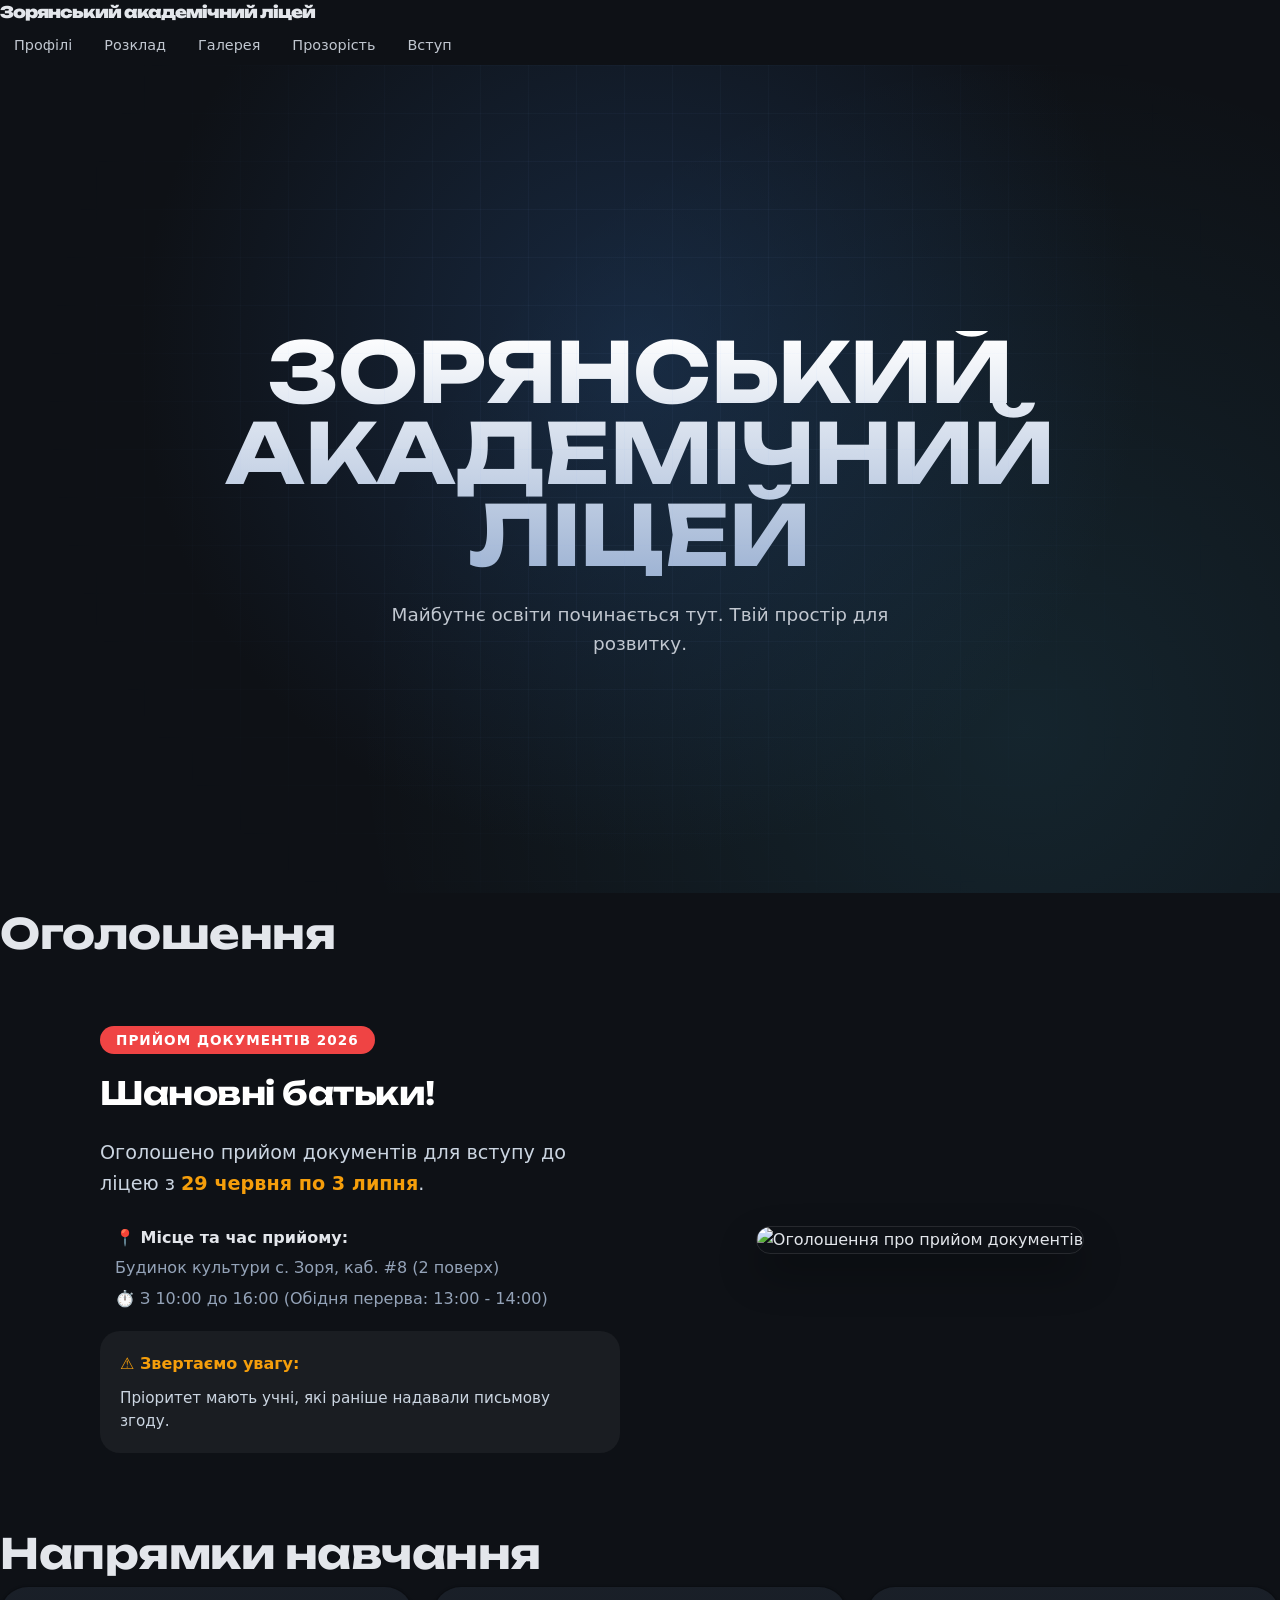
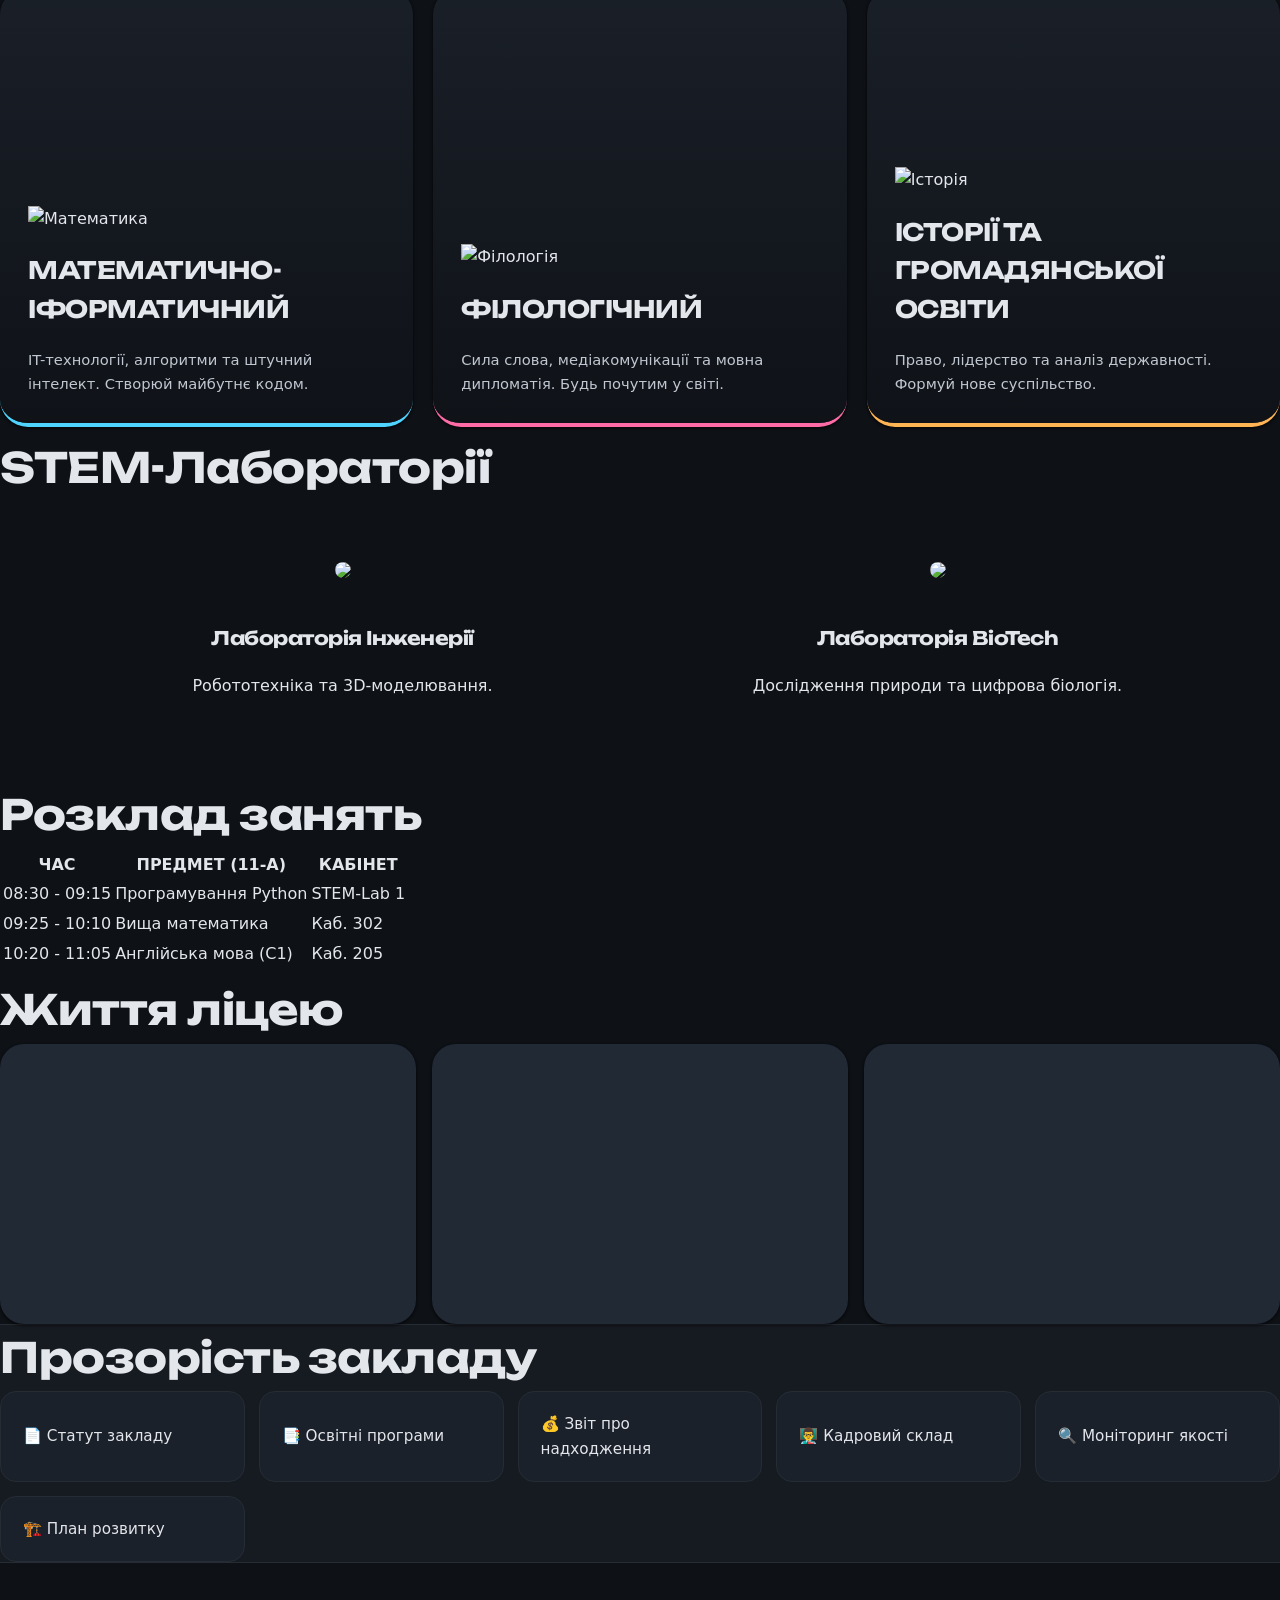
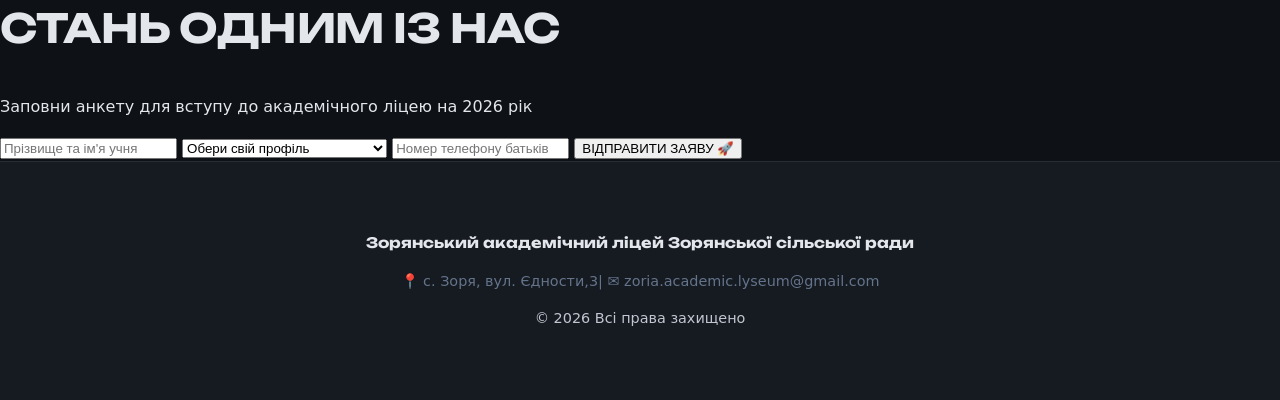
==== commit 64430619: "Update index.html" ====
--- a/index.html
+++ b/index.html
@@ -1,181 +1,151 @@
-<!DOCTYPE html>
-<html lang="uk">
-<head>
-    <meta charset="UTF-8">
-    <meta name="viewport" content="width=device-width, initial-scale=1.0">
-    <title>Зорянський академічний ліцей | Нова Ера</title>
-    <meta name="description" content="Зорянський академічний ліцей — сучасний заклад освіти. Математично-інформатичний, філологічний та історико-правовий напрямки.">
-    <link rel="preconnect" href="https://fonts.googleapis.com">
-    <link rel="preconnect" href="https://fonts.gstatic.com" crossorigin>
-    <link href="https://fonts.googleapis.com/css2?family=Unbounded:wght@400;700;800;900&family=Roboto+Flex:wght@300;400;500;600&family=Roboto:wght@400;500;600&display=swap" rel="stylesheet">
-    <link rel="stylesheet" href="style.css">
-</head>
-<body>
-
-    <header class="appbar">
-        <a href="index.html" class="logo">Зорянський <span>академічний</span> ліцей</a>
-        <button class="menu-toggle" aria-label="Меню">
-            <svg width="24" height="24" viewBox="0 0 24 24" fill="none" stroke="currentColor" stroke-width="2"><line x1="3" y1="6" x2="21" y2="6"/><line x1="3" y1="12" x2="21" y2="12"/><line x1="3" y1="18" x2="21" y2="18"/></svg>
-        </button>
-        <nav class="nav-links">
-            <a href="#profiles">Профілі</a>
-            <a href="#labs">Лабораторії</a>
-            <a href="#schedule">Розклад</a>
-            <a href="#gallery">Галерея</a>
-            <a href="#prozorist">Прозорість</a>
-            <a href="#admission" class="nav-btn">Вступ 2026</a>
-        </nav>
-    </header>
-
-    <section class="hero">
-        <div class="hero-content">
-            <span class="eyebrow">Нова ера освіти</span>
-            <h1>ЗОРЯНСЬКИЙ<br>АКАДЕМІЧНИЙ<br>ЛІЦЕЙ</h1>
-            <p>Майбутнє освіти починається тут. Твій простір для розвитку, досліджень і відкриттів.</p>
-            <div class="hero-actions">
-                <a href="#admission" class="btn btn-filled">Подати заяву 🚀</a>
-                <a href="#profiles" class="btn btn-tonal">Обрати напрямок</a>
-            </div>
-        </div>
-    </section>
-
-    <!-- ПРОФІЛІ -->
-    <section class="block" id="profiles">
-        <div class="section-head" data-reveal>
-            <div class="kicker">Напрямки навчання</div>
-            <h2 class="section-title">Обери свій профіль</h2>
-        </div>
-        <div class="profiles-grid">
-            <a href="stem.html" class="profile-card math" data-reveal>
-                <img class="bg" src="assets/img/profile-math.png" alt="">
-                <span class="chip">STEM</span>
-                <h3>Математично-інформатичний</h3>
-                <p>IT-технології, алгоритми та штучний інтелект. Створюй майбутнє кодом.</p>
-                <span class="go">Дізнатись більше →</span>
-            </a>
-            <a href="filolog.html" class="profile-card phil" data-reveal>
-                <img class="bg" src="assets/img/profile-phil.png" alt="">
-                <span class="chip">Гуманітарний</span>
-                <h3>Філологічний</h3>
-                <p>Сила слова, медіакомунікації та мовна дипломатія. Будь почутим у світі.</p>
-                <span class="go">Дізнатись більше →</span>
-            </a>
-            <a href="history.html" class="profile-card hist" data-reveal>
-                <img class="bg" src="assets/img/profile-hist.png" alt="">
-                <span class="chip">Суспільствознавство</span>
-                <h3>Історії та громадянської освіти</h3>
-                <p>Право, лідерство та аналіз державності. Формуй нове суспільство.</p>
-                <span class="go">Дізнатись більше →</span>
-            </a>
-        </div>
-    </section>
-
-    <!-- ЛАБОРАТОРІЇ -->
-    <section class="block" id="labs">
-        <div class="section-head" data-reveal>
-            <div class="kicker">STEM-простір</div>
-            <h2 class="section-title">Наші лабораторії</h2>
-        </div>
-        <div class="labs-grid">
-            <article class="lab-card" data-reveal>
-                <div class="lab-media" style="background-image:url('assets/img/lab-engineering.png');"></div>
-                <div class="lab-body">
-                    <h3 class="eng">Лабораторія Інженерії</h3>
-                    <p>Робототехніка, 3D-моделювання та прототипування на платформах Arduino.</p>
-                    <span class="lab-tag">РОБОТОТЕХНІКА · CAD · 3D-ДРУК</span>
-                </div>
-            </article>
-            <article class="lab-card" data-reveal>
-                <div class="lab-media" style="background-image:url('assets/img/lab-biotech.png');"></div>
-                <div class="lab-body">
-                    <h3 class="bio">Лабораторія BioTech</h3>
-                    <p>Дослідження природи та цифрова біологія, мікроскопія й аналіз даних.</p>
-                    <span class="lab-tag">БІОТЕХ · ГЕНЕТИКА · МІКРОБІОЛОГІЯ</span>
-                </div>
-            </article>
-        </div>
-    </section>
-
-    <!-- РОЗКЛАД -->
-    <section class="block" id="schedule">
-        <div class="section-head" data-reveal>
-            <div class="kicker">11-А клас</div>
-            <h2 class="section-title">Розклад занять</h2>
-        </div>
-        <div class="table-card" data-reveal>
-            <table class="schedule">
-                <thead><tr><th>Час</th><th>Предмет</th><th>Кабінет</th></tr></thead>
-                <tbody>
-                    <tr><td>08:30 – 09:15</td><td>Програмування Python</td><td>STEM-Lab 1</td></tr>
-                    <tr><td>09:25 – 10:10</td><td>Вища математика</td><td>Каб. 302</td></tr>
-                    <tr><td>10:20 – 11:05</td><td>Англійська мова (C1)</td><td>Каб. 205</td></tr>
-                </tbody>
-            </table>
-        </div>
-    </section>
-
-    <!-- ГАЛЕРЕЯ -->
-    <section class="block" id="gallery">
-        <div class="section-head" data-reveal>
-            <div class="kicker">Спільнота</div>
-            <h2 class="section-title">Життя ліцею</h2>
-        </div>
-        <div class="gallery-grid">
-            <div class="gallery-item" style="background-image:url('assets/img/life-1.png');" data-reveal></div>
-            <div class="gallery-item" style="background-image:url('assets/img/life-2.png');" data-reveal></div>
-            <div class="gallery-item" style="background-image:url('assets/img/life-3.png');" data-reveal></div>
-        </div>
-    </section>
-
-    <!-- ПРОЗОРІСТЬ -->
-    <section class="law-section">
-        <div class="block" id="prozorist">
-            <div class="section-head" data-reveal>
-                <div class="kicker">Відкритість</div>
-                <h2 class="section-title">Прозорість закладу</h2>
-            </div>
-            <div class="law-grid">
-                <a href="statut.html" class="law-card" data-reveal><span class="ic">📄</span> Статут закладу</a>
-                <a href="#" class="law-card" data-reveal><span class="ic">📑</span> Освітні програми</a>
-                <a href="#" class="law-card" data-reveal><span class="ic">💰</span> Звіт про надходження</a>
-                <a href="#" class="law-card" data-reveal><span class="ic">👨‍🏫</span> Кадровий склад</a>
-                <a href="#" class="law-card" data-reveal><span class="ic">🔍</span> Моніторинг якості</a>
-                <a href="#" class="law-card" data-reveal><span class="ic">🏗️</span> План розвитку</a>
-            </div>
-        </div>
-    </section>
-
-    <!-- ВСТУП -->
-    <section class="admission" id="admission">
-        <div class="block">
-            <div class="section-head" data-reveal style="text-align:center;">
-                <div class="kicker">Вступ 2026</div>
-                <h2 class="section-title">Стань одним із нас</h2>
-            </div>
-            <div class="form-card" data-reveal>
-                <form onsubmit="alert('Дякуємо! Твою заяву прийнято.'); return false;">
-                    <div class="field"><input type="text" placeholder="Прізвище та ім'я учня" required></div>
-                    <div class="field">
-                        <select required>
-                            <option value="">Обери свій профіль</option>
-                            <option>Математично-інформатичний</option>
-                            <option>Філологічний</option>
-                            <option>Історико-правовий</option>
-                        </select>
-                    </div>
-                    <div class="field"><input type="tel" placeholder="Номер телефону батьків" required></div>
-                    <button type="submit" class="btn btn-filled">Відправити заяву</button>
-                </form>
-            </div>
-        </div>
-    </section>
-
-    <footer>
-        <p><strong>Зорянський академічний ліцей Зорянської сільської ради</strong></p>
-        <p class="contact">📍 с. Зоря, вул. Єдності, 3 &nbsp;|&nbsp; ✉️ zoria.academic.lyceum@gmail.com</p>
-        <p>© 2026 Всі права захищено</p>
-    </footer>
-
-    <script src="assets/app.js"></script>
-</body>
-</html>
+<!DOCTYPE html>
+<html lang="uk">
+<head>
+    <meta charset="UTF-8">
+    <meta name="viewport" content="width=device-width, initial-scale=1.0">
+    <title>Зорянський академічний ліцей | Нова Ера</title>
+    <link href="https://fonts.googleapis.com/css2?family=Unbounded:wght@400;700;900&family=Plus+Jakarta+Sans:wght@300;600;800&display=swap" rel="stylesheet">
+  <link rel="stylesheet" href="style.css">
+</head>
+<body>
+
+    <nav>
+        <div style="font-family: 'Unbounded'; font-weight: 900; letter-spacing: -1px;">Зорянський академічний ліцей</div>
+        <div class="nav-links">
+            <a href="#profiles">Профілі</a>
+            <a href="#schedule">Розклад</a>
+            <a href="#gallery">Галерея</a>
+            <a href="#prozorist">Прозорість</a>
+            <a href="#admission">Вступ</a>
+        </div>
+    </nav>
+
+    <section class="hero">
+        <a href="https://mon.gov.ua" style="color: var(--stem-neon); text-decoration: none; font-weight: bold; margin-bottom: 20px;"></a>
+        <h1>ЗОРЯНСЬКИЙ<br>АКАДЕМІЧНИЙ<br>ЛІЦЕЙ</h1>
+        <p>Майбутнє освіти починається тут. Твій простір для розвитку.</p>
+    </section>
+ <!-- ОГОЛОШЕННЯ -->
+    <h2 class="section-title" id="announcements">Оголошення</h2>
+    <div style="max-width: 1200px; margin: 0 auto; padding: 20px;">
+        <div style="background: var(--card-glass); border-radius: 40px; padding: 40px; display: grid; grid-template-columns: repeat(auto-fit, minmax(300px, 1fr)); gap: 40px; align-items: center;">
+            
+            <div>
+                <span style="background: #ef4444; color: white; padding: 6px 16px; border-radius: 20px; font-weight: bold; font-size: 0.85rem; text-transform: uppercase; letter-spacing: 1px;">Прийом документів 2026</span>
+                <h3 style="font-family: 'Unbounded'; font-size: 2rem; margin: 15px 0 10px 0; color: #fff;">Шановні батьки!</h3>
+                <p style="font-size: 1.2rem; color: #cbd5e1; margin-bottom: 25px;">
+                    Оголошено прийом документів для вступу до ліцею з <strong style="color: #f59e0b;">29 червня по 3 липня</strong>.
+                </p>
+                
+                <div style="margin-bottom: 20px; border-left: 4px solid var(--stem-neon); padding-left: 15px;">
+                    <p style="margin: 0; font-weight: bold;">📍 Місце та час прийому:</p>
+                    <p style="margin: 5px 0 0 0; color: #94a3b8;">Будинок культури с. Зоря, каб. #8 (2 поверх)</p>
+                    <p style="margin: 5px 0 0 0; color: #94a3b8;">⏱️ З 10:00 до 16:00 (Обідня перерва: 13:00 - 14:00)</p>
+                </div>
+
+                <div style="background: rgba(255,255,255,0.05); padding: 20px; border-radius: 20px;">
+                    <p style="margin: 0 0 10px 0; font-weight: bold; color: #f59e0b;">⚠️ Звертаємо увагу:</p>
+                    <p style="margin: 0; font-size: 0.95rem; color: #cbd5e1; line-height: 1.5;">Пріоритет мають учні, які раніше надавали письмову згоду.</p>
+                </div>
+            </div>
+
+            <div style="text-align: center;">
+                <img src="подача документів.jpg" alt="Оголошення про прийом документів" style="width: 100%; max-width: 450px; border-radius: 25px; box-shadow: 0 20px 40px rgba(0,0,0,0.3); border: 1px solid rgba(255,255,255,0.1);">
+            </div>
+        </div>
+    </div>
+    <!-- ПРОФІЛІ -->
+    <h2 class="section-title" id="profiles">Напрямки навчання</h2>
+    <div class="profiles-grid">
+
+        <a href="stem.html" style="text-decoration: none; color: inherit; display: block;">
+        <div class="profile-card math">
+            <img src="https://c7.alamy.com/comp/2T6GJGB/learning-mathematics-vector-thin-line-heart-shape-blue-banner-math-concept-modern-illustration-with-dark-background-2T6GJGB.jpg" alt="Математика">
+            <h2>МАТЕМАТИЧНО-ІФОРМАТИЧНИЙ</h2>
+            <p>IT-технології, алгоритми та штучний інтелект. Створюй майбутнє кодом.</p>
+        </div></a>
+        <a href="filolog.html" style="text-decoration: none; color: inherit; display: block;">
+        <div class="profile-card phil">
+            <img src="Філології.png" alt="Філологія">
+            <h2>ФІЛОЛОГІЧНИЙ</h2>
+            <p>Сила слова, медіакомунікації та мовна дипломатія. Будь почутим у світі.</p>
+        </div></a>
+        <div class="profile-card hist">
+            <img src="історія.png" alt="Історія">
+            <h2>ІСТОРІЇ ТА ГРОМАДЯНСЬКОЇ ОСВІТИ</h2>
+            <p>Право, лідерство та аналіз державності. Формуй нове суспільство.</p>
+        </div>
+    </div>
+
+    <!-- STEM ЛАБОРАТОРІЇ -->
+    <h2 class="section-title">STEM-Лабораторії</h2>
+    <div style="display: grid; grid-template-columns: repeat(auto-fit, minmax(300px, 1fr)); gap: 30px; max-width: 1200px; margin: 0 auto; padding: 20px;">
+        <div style="background: var(--card-glass); border-radius: 40px; padding: 40px; text-align: center;">
+            <img src="https://img.freepik.com/free-photo/robot-arm-working-with-3d-printer_23-2148935606.jpg" style="width: 100%; border-radius: 20px; margin-bottom: 20px;">
+            <h3 style="color: var(--stem-neon);">Лабораторія Інженерії</h3>
+            <p>Робототехніка та 3D-моделювання.</p>
+        </div>
+        <div style="background: var(--card-glass); border-radius: 40px; padding: 40px; text-align: center;">
+            <img src="https://img.freepik.com/free-photo/biotechnology-scientist-working-lab_23-2148812044.jpg" style="width: 100%; border-radius: 20px; margin-bottom: 20px;">
+            <h3 style="color: var(--math-neon);">Лабораторія BioTech</h3>
+            <p>Дослідження природи та цифрова біологія.</p>
+        </div>
+    </div>
+
+    <!-- РОЗКЛАД -->
+    <h2 class="section-title" id="schedule">Розклад занять</h2>
+    <div class="schedule-container">
+        <table class="schedule-table">
+            <tr><th>ЧАС</th><th>ПРЕДМЕТ (11-А)</th><th>КАБІНЕТ</th></tr>
+            <tr><td>08:30 - 09:15</td><td>Програмування Python</td><td>STEM-Lab 1</td></tr>
+            <tr><td>09:25 - 10:10</td><td>Вища математика</td><td>Каб. 302</td></tr>
+            <tr><td>10:20 - 11:05</td><td>Англійська мова (C1)</td><td>Каб. 205</td></tr>
+        </table>
+    </div>
+
+    <!-- ФОТОГАЛЕРЕЯ -->
+    <h2 class="section-title" id="gallery">Життя ліцею</h2>
+    <div class="gallery-grid">
+        <div class="gallery-item" style="background-image: url('https://img.freepik.com/free-photo/group-teenagers-taking-selfie-school_23-2148894821.jpg');"></div>
+        <div class="gallery-item" style="background-image: url('https://img.freepik.com/free-photo/young-people-learning-library_23-2148894828.jpg');"></div>
+        <div class="gallery-item" style="background-image: url('https://img.freepik.com/free-photo/students-participating-science-fair_23-2148894823.jpg');"></div>
+    </div>
+
+    <!-- ПРОЗОРІСТЬ (Закон) -->
+    <div class="law-section" id="prozorist">
+        <h2 class="section-title" style="margin-top: 0;">Прозорість закладу</h2>
+        <div class="law-grid">
+            <a href="statut.html" class="law-card">📄 Статут закладу</a>
+            <a href="#" class="law-card">📑 Освітні програми</a>
+            <a href="#" class="law-card">💰 Звіт про надходження</a>
+            <a href="#" class="law-card">👨‍🏫 Кадровий склад</a>
+            <a href="#" class="law-card">🔍 Моніторинг якості</a>
+            <a href="#" class="law-card">🏗️ План розвитку</a>
+        </div>
+    </div>
+
+    <!-- ФОРМА ВСТУПУ -->
+    <section class="admission-form-container" id="admission">
+        <h2 style="font-family: 'Unbounded'; font-size: 2.5rem;">СТАНЬ ОДНИМ ІЗ НАС</h2>
+        <p>Заповни анкету для вступу до академічного ліцею на 2026 рік</p>
+        <form onsubmit="alert('Дякуємо! Твою заяву прийнято.'); return false;">
+            <input type="text" placeholder="Прізвище та ім'я учня" required>
+            <select required>
+                <option value="">Обери свій профіль</option>
+                <option>Математично інформатичний</option>
+                <option>Філологічний</option>
+                <option>Історико-правовий</option>
+            </select>
+            <input type="tel" placeholder="Номер телефону батьків" required>
+            <button type="submit" class="btn-submit">ВІДПРАВИТИ ЗАЯВУ 🚀</button>
+        </form>
+    </section>
+
+   <footer>
+        <p><strong>Зорянський академічний ліцей Зорянської сільської ради</strong></p>
+        <p style="margin: 10px 0; color: #64748b;">📍 с. Зоря, вул. Єдности,3| ✉️ zoria.academic.lyseum@gmail.com</p>
+        <p>© 2026 Всі права захищено</p>
+    </footer>
+
+</body>
+</html>
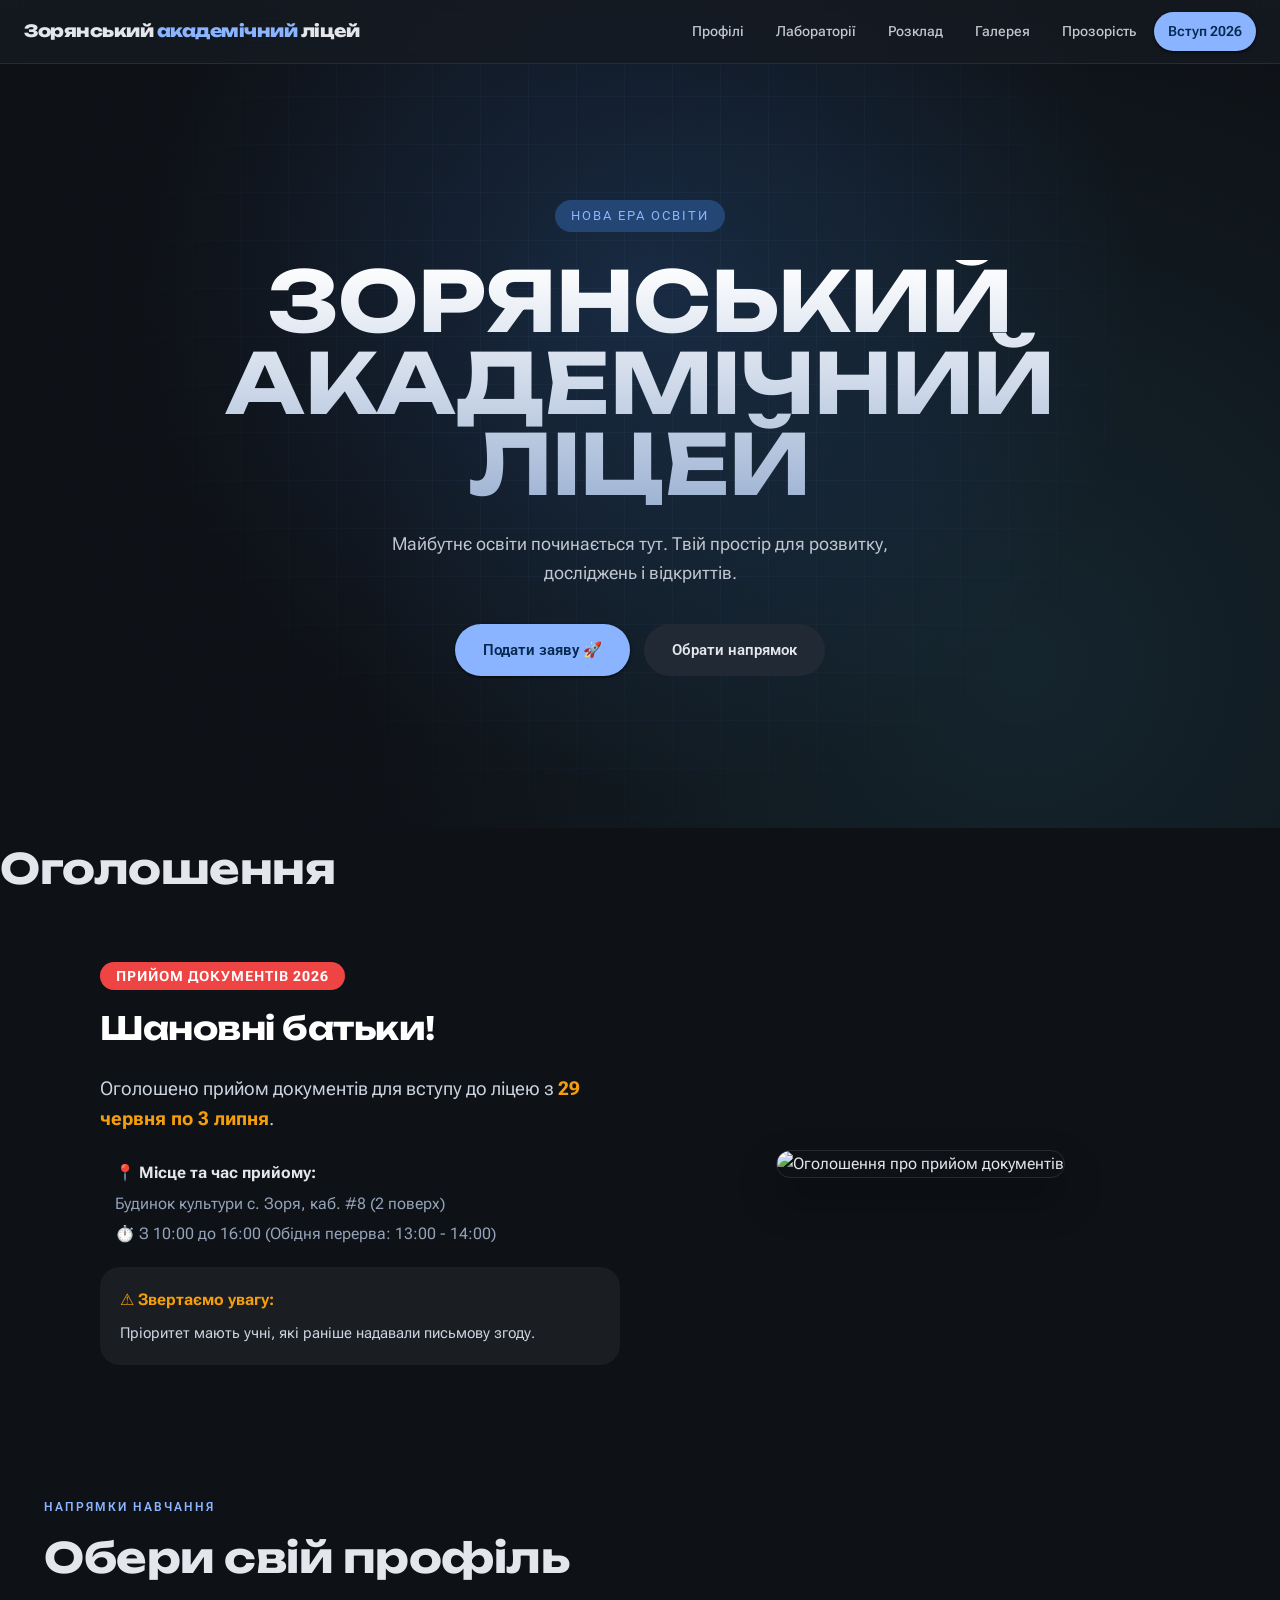
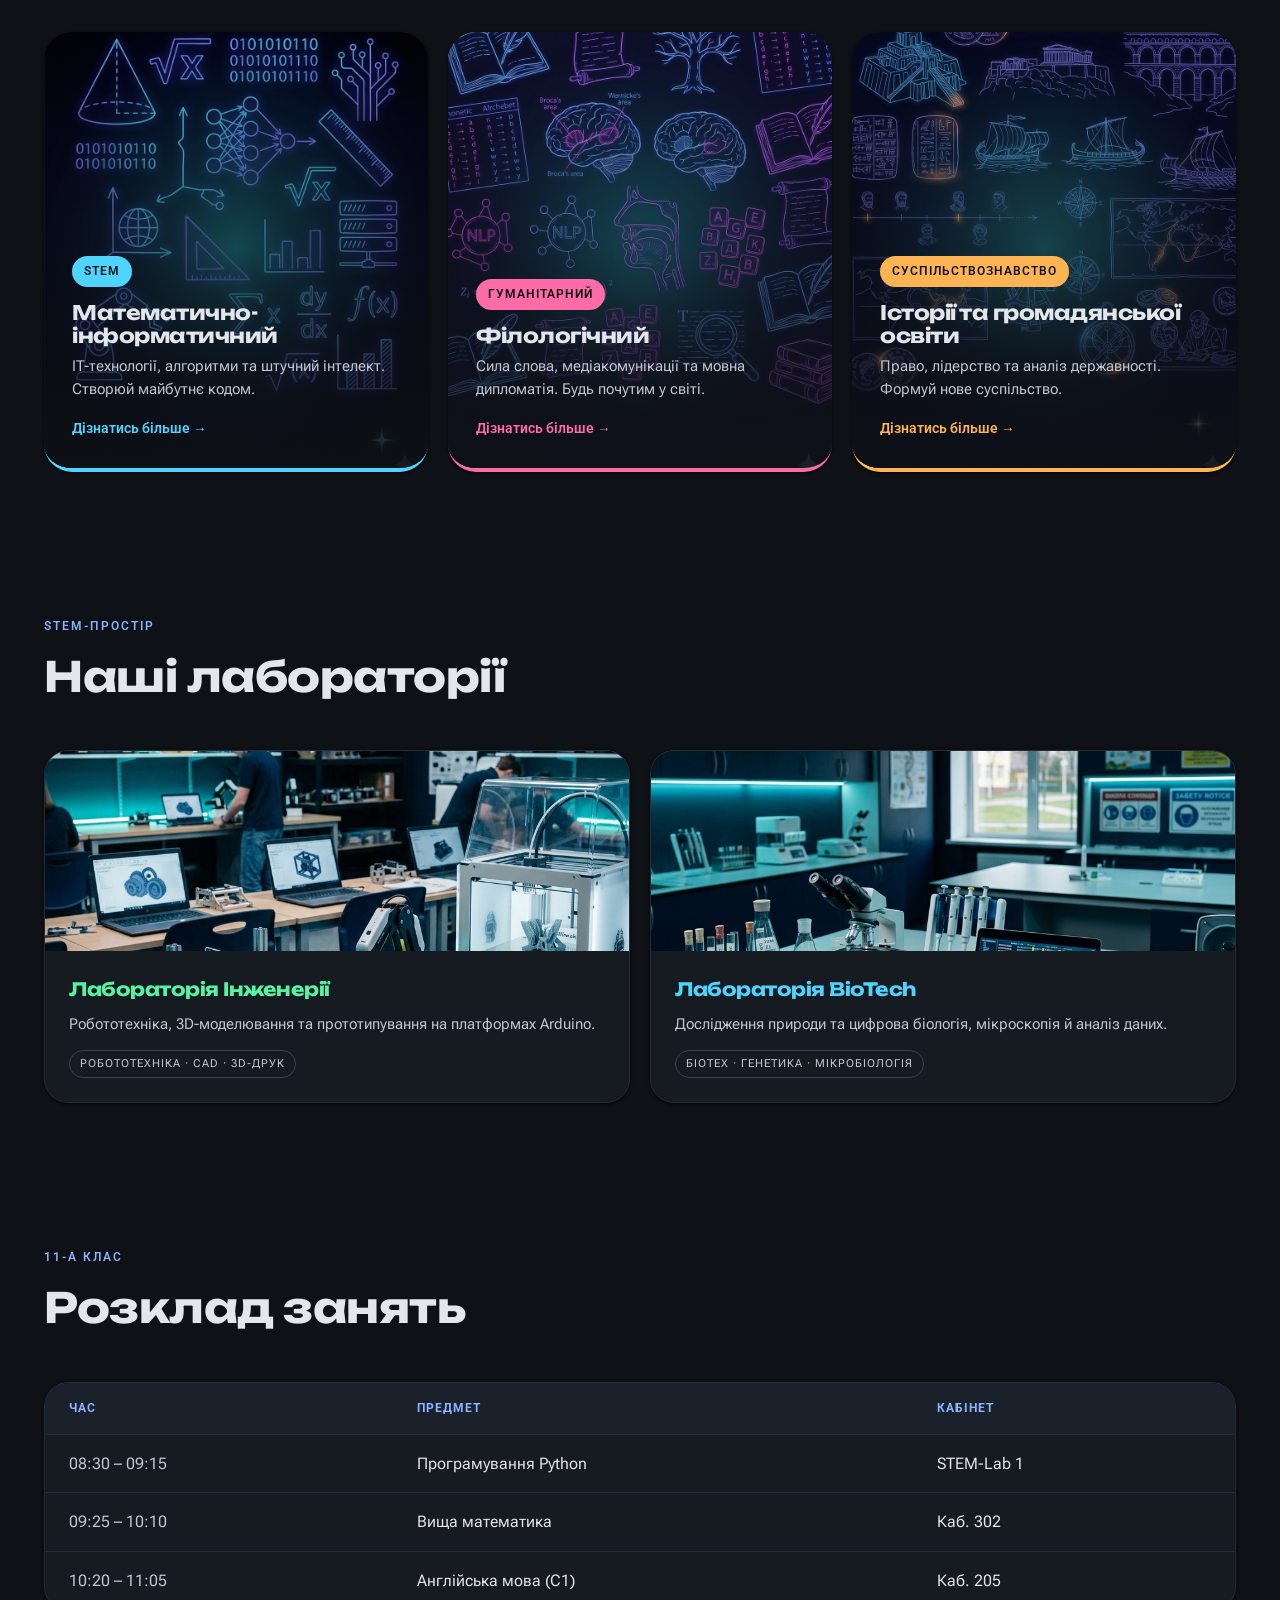
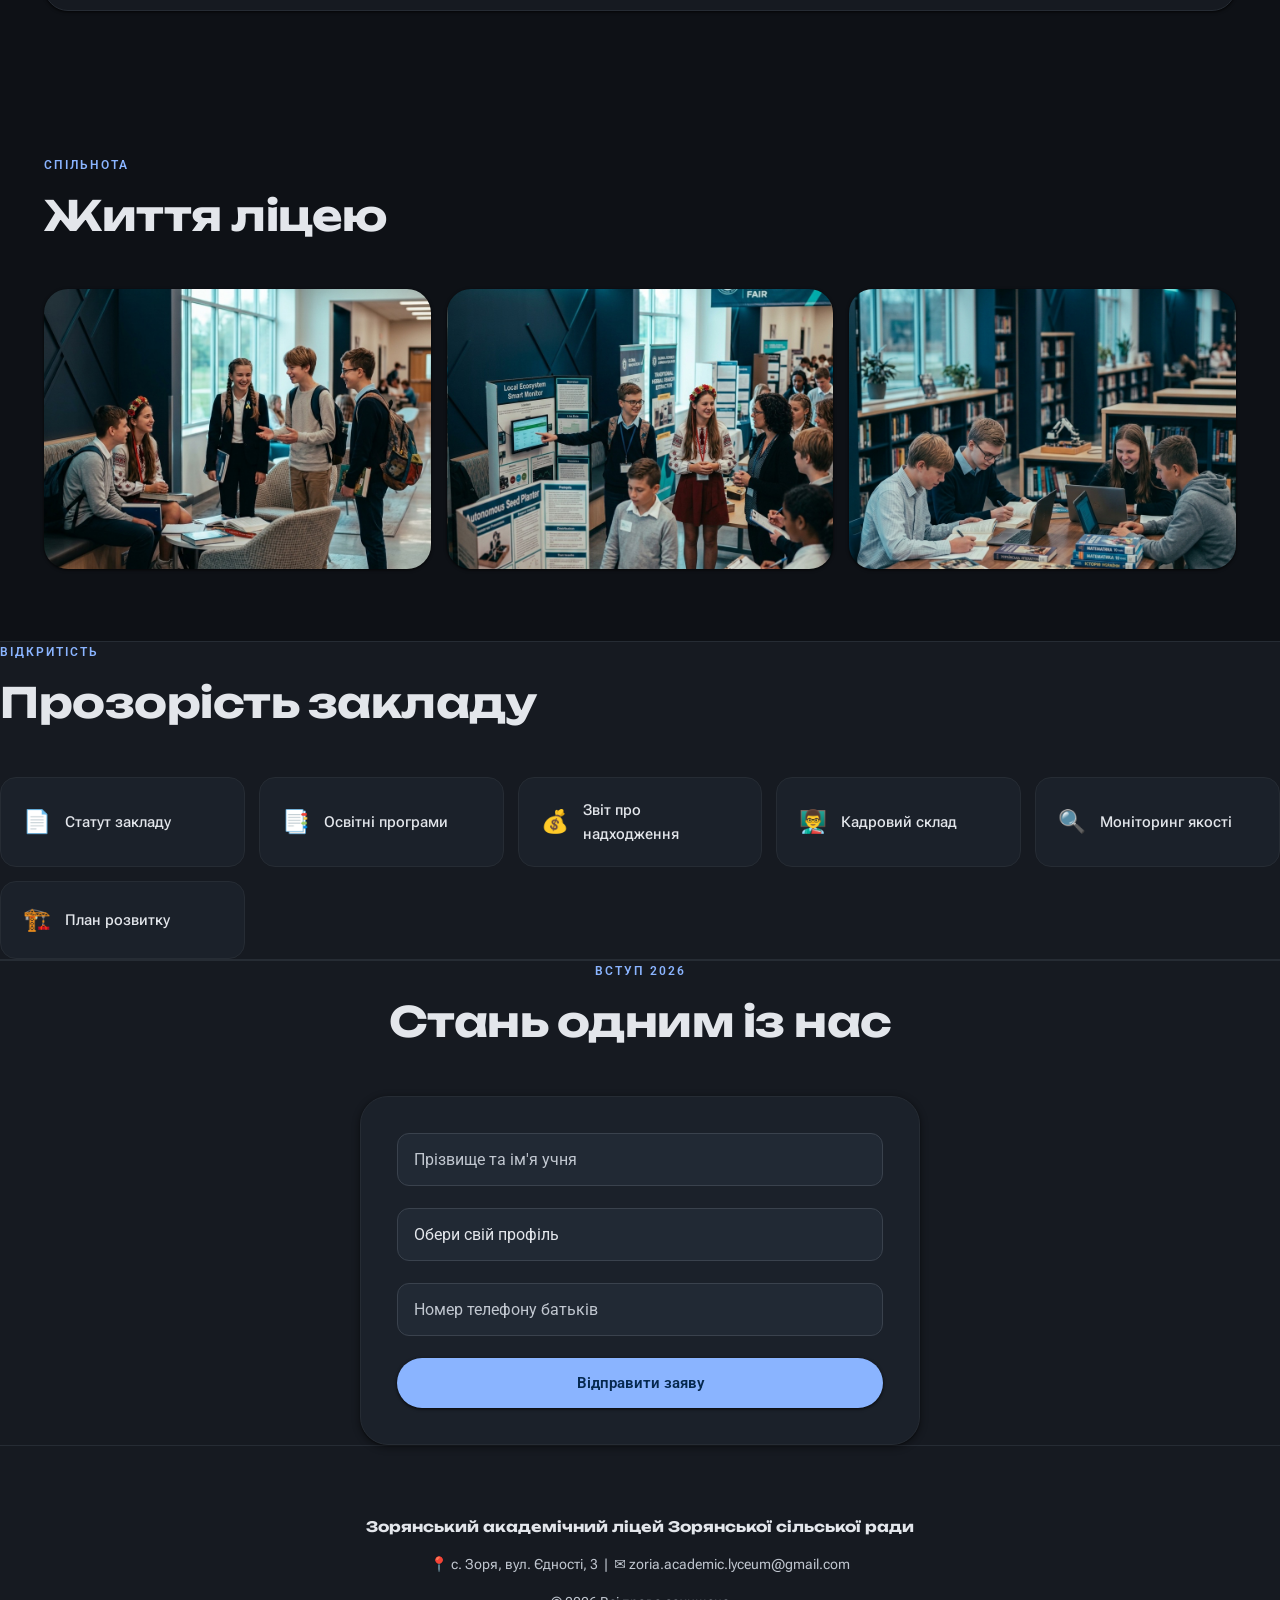
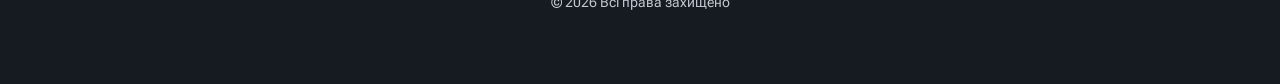
==== commit 58f030a5: "Update index.html" ====
--- a/index.html
+++ b/index.html
@@ -1,151 +1,209 @@
-<!DOCTYPE html>
-<html lang="uk">
-<head>
-    <meta charset="UTF-8">
-    <meta name="viewport" content="width=device-width, initial-scale=1.0">
-    <title>Зорянський академічний ліцей | Нова Ера</title>
-    <link href="https://fonts.googleapis.com/css2?family=Unbounded:wght@400;700;900&family=Plus+Jakarta+Sans:wght@300;600;800&display=swap" rel="stylesheet">
-  <link rel="stylesheet" href="style.css">
-</head>
-<body>
-
-    <nav>
-        <div style="font-family: 'Unbounded'; font-weight: 900; letter-spacing: -1px;">Зорянський академічний ліцей</div>
-        <div class="nav-links">
-            <a href="#profiles">Профілі</a>
-            <a href="#schedule">Розклад</a>
-            <a href="#gallery">Галерея</a>
-            <a href="#prozorist">Прозорість</a>
-            <a href="#admission">Вступ</a>
-        </div>
-    </nav>
-
-    <section class="hero">
-        <a href="https://mon.gov.ua" style="color: var(--stem-neon); text-decoration: none; font-weight: bold; margin-bottom: 20px;"></a>
-        <h1>ЗОРЯНСЬКИЙ<br>АКАДЕМІЧНИЙ<br>ЛІЦЕЙ</h1>
-        <p>Майбутнє освіти починається тут. Твій простір для розвитку.</p>
-    </section>
- <!-- ОГОЛОШЕННЯ -->
-    <h2 class="section-title" id="announcements">Оголошення</h2>
-    <div style="max-width: 1200px; margin: 0 auto; padding: 20px;">
-        <div style="background: var(--card-glass); border-radius: 40px; padding: 40px; display: grid; grid-template-columns: repeat(auto-fit, minmax(300px, 1fr)); gap: 40px; align-items: center;">
-            
-            <div>
-                <span style="background: #ef4444; color: white; padding: 6px 16px; border-radius: 20px; font-weight: bold; font-size: 0.85rem; text-transform: uppercase; letter-spacing: 1px;">Прийом документів 2026</span>
-                <h3 style="font-family: 'Unbounded'; font-size: 2rem; margin: 15px 0 10px 0; color: #fff;">Шановні батьки!</h3>
-                <p style="font-size: 1.2rem; color: #cbd5e1; margin-bottom: 25px;">
-                    Оголошено прийом документів для вступу до ліцею з <strong style="color: #f59e0b;">29 червня по 3 липня</strong>.
-                </p>
-                
-                <div style="margin-bottom: 20px; border-left: 4px solid var(--stem-neon); padding-left: 15px;">
-                    <p style="margin: 0; font-weight: bold;">📍 Місце та час прийому:</p>
-                    <p style="margin: 5px 0 0 0; color: #94a3b8;">Будинок культури с. Зоря, каб. #8 (2 поверх)</p>
-                    <p style="margin: 5px 0 0 0; color: #94a3b8;">⏱️ З 10:00 до 16:00 (Обідня перерва: 13:00 - 14:00)</p>
-                </div>
-
-                <div style="background: rgba(255,255,255,0.05); padding: 20px; border-radius: 20px;">
-                    <p style="margin: 0 0 10px 0; font-weight: bold; color: #f59e0b;">⚠️ Звертаємо увагу:</p>
-                    <p style="margin: 0; font-size: 0.95rem; color: #cbd5e1; line-height: 1.5;">Пріоритет мають учні, які раніше надавали письмову згоду.</p>
-                </div>
-            </div>
-
-            <div style="text-align: center;">
-                <img src="подача документів.jpg" alt="Оголошення про прийом документів" style="width: 100%; max-width: 450px; border-radius: 25px; box-shadow: 0 20px 40px rgba(0,0,0,0.3); border: 1px solid rgba(255,255,255,0.1);">
-            </div>
-        </div>
-    </div>
-    <!-- ПРОФІЛІ -->
-    <h2 class="section-title" id="profiles">Напрямки навчання</h2>
-    <div class="profiles-grid">
-
-        <a href="stem.html" style="text-decoration: none; color: inherit; display: block;">
-        <div class="profile-card math">
-            <img src="https://c7.alamy.com/comp/2T6GJGB/learning-mathematics-vector-thin-line-heart-shape-blue-banner-math-concept-modern-illustration-with-dark-background-2T6GJGB.jpg" alt="Математика">
-            <h2>МАТЕМАТИЧНО-ІФОРМАТИЧНИЙ</h2>
-            <p>IT-технології, алгоритми та штучний інтелект. Створюй майбутнє кодом.</p>
-        </div></a>
-        <a href="filolog.html" style="text-decoration: none; color: inherit; display: block;">
-        <div class="profile-card phil">
-            <img src="Філології.png" alt="Філологія">
-            <h2>ФІЛОЛОГІЧНИЙ</h2>
-            <p>Сила слова, медіакомунікації та мовна дипломатія. Будь почутим у світі.</p>
-        </div></a>
-        <div class="profile-card hist">
-            <img src="історія.png" alt="Історія">
-            <h2>ІСТОРІЇ ТА ГРОМАДЯНСЬКОЇ ОСВІТИ</h2>
-            <p>Право, лідерство та аналіз державності. Формуй нове суспільство.</p>
-        </div>
-    </div>
-
-    <!-- STEM ЛАБОРАТОРІЇ -->
-    <h2 class="section-title">STEM-Лабораторії</h2>
-    <div style="display: grid; grid-template-columns: repeat(auto-fit, minmax(300px, 1fr)); gap: 30px; max-width: 1200px; margin: 0 auto; padding: 20px;">
-        <div style="background: var(--card-glass); border-radius: 40px; padding: 40px; text-align: center;">
-            <img src="https://img.freepik.com/free-photo/robot-arm-working-with-3d-printer_23-2148935606.jpg" style="width: 100%; border-radius: 20px; margin-bottom: 20px;">
-            <h3 style="color: var(--stem-neon);">Лабораторія Інженерії</h3>
-            <p>Робототехніка та 3D-моделювання.</p>
-        </div>
-        <div style="background: var(--card-glass); border-radius: 40px; padding: 40px; text-align: center;">
-            <img src="https://img.freepik.com/free-photo/biotechnology-scientist-working-lab_23-2148812044.jpg" style="width: 100%; border-radius: 20px; margin-bottom: 20px;">
-            <h3 style="color: var(--math-neon);">Лабораторія BioTech</h3>
-            <p>Дослідження природи та цифрова біологія.</p>
-        </div>
-    </div>
-
-    <!-- РОЗКЛАД -->
-    <h2 class="section-title" id="schedule">Розклад занять</h2>
-    <div class="schedule-container">
-        <table class="schedule-table">
-            <tr><th>ЧАС</th><th>ПРЕДМЕТ (11-А)</th><th>КАБІНЕТ</th></tr>
-            <tr><td>08:30 - 09:15</td><td>Програмування Python</td><td>STEM-Lab 1</td></tr>
-            <tr><td>09:25 - 10:10</td><td>Вища математика</td><td>Каб. 302</td></tr>
-            <tr><td>10:20 - 11:05</td><td>Англійська мова (C1)</td><td>Каб. 205</td></tr>
-        </table>
-    </div>
-
-    <!-- ФОТОГАЛЕРЕЯ -->
-    <h2 class="section-title" id="gallery">Життя ліцею</h2>
-    <div class="gallery-grid">
-        <div class="gallery-item" style="background-image: url('https://img.freepik.com/free-photo/group-teenagers-taking-selfie-school_23-2148894821.jpg');"></div>
-        <div class="gallery-item" style="background-image: url('https://img.freepik.com/free-photo/young-people-learning-library_23-2148894828.jpg');"></div>
-        <div class="gallery-item" style="background-image: url('https://img.freepik.com/free-photo/students-participating-science-fair_23-2148894823.jpg');"></div>
-    </div>
-
-    <!-- ПРОЗОРІСТЬ (Закон) -->
-    <div class="law-section" id="prozorist">
-        <h2 class="section-title" style="margin-top: 0;">Прозорість закладу</h2>
-        <div class="law-grid">
-            <a href="statut.html" class="law-card">📄 Статут закладу</a>
-            <a href="#" class="law-card">📑 Освітні програми</a>
-            <a href="#" class="law-card">💰 Звіт про надходження</a>
-            <a href="#" class="law-card">👨‍🏫 Кадровий склад</a>
-            <a href="#" class="law-card">🔍 Моніторинг якості</a>
-            <a href="#" class="law-card">🏗️ План розвитку</a>
-        </div>
-    </div>
-
-    <!-- ФОРМА ВСТУПУ -->
-    <section class="admission-form-container" id="admission">
-        <h2 style="font-family: 'Unbounded'; font-size: 2.5rem;">СТАНЬ ОДНИМ ІЗ НАС</h2>
-        <p>Заповни анкету для вступу до академічного ліцею на 2026 рік</p>
-        <form onsubmit="alert('Дякуємо! Твою заяву прийнято.'); return false;">
-            <input type="text" placeholder="Прізвище та ім'я учня" required>
-            <select required>
-                <option value="">Обери свій профіль</option>
-                <option>Математично інформатичний</option>
-                <option>Філологічний</option>
-                <option>Історико-правовий</option>
-            </select>
-            <input type="tel" placeholder="Номер телефону батьків" required>
-            <button type="submit" class="btn-submit">ВІДПРАВИТИ ЗАЯВУ 🚀</button>
-        </form>
-    </section>
-
-   <footer>
-        <p><strong>Зорянський академічний ліцей Зорянської сільської ради</strong></p>
-        <p style="margin: 10px 0; color: #64748b;">📍 с. Зоря, вул. Єдности,3| ✉️ zoria.academic.lyseum@gmail.com</p>
-        <p>© 2026 Всі права захищено</p>
-    </footer>
-
-</body>
-</html>
+<!DOCTYPE html>
+<html lang="uk">
+<head>
+    <meta charset="UTF-8">
+    <meta name="viewport" content="width=device-width, initial-scale=1.0">
+    <title>Зорянський академічний ліцей | Нова Ера</title>
+    <meta name="description" content="Зорянський академічний ліцей — сучасний заклад освіти. Математично-інформатичний, філологічний та історико-правовий напрямки.">
+    <link rel="preconnect" href="https://fonts.googleapis.com">
+    <link rel="preconnect" href="https://fonts.gstatic.com" crossorigin>
+    <link href="https://fonts.googleapis.com/css2?family=Unbounded:wght@400;700;800;900&family=Roboto+Flex:wght@300;400;500;600&family=Roboto:wght@400;500;600&display=swap" rel="stylesheet">
+    <link rel="stylesheet" href="./style.css">
+</head>
+<body>
+
+    <header class="appbar">
+        <a href="index.html" class="logo">Зорянський <span>академічний</span> ліцей</a>
+        <button class="menu-toggle" aria-label="Меню">
+            <svg width="24" height="24" viewBox="0 0 24 24" fill="none" stroke="currentColor" stroke-width="2"><line x1="3" y1="6" x2="21" y2="6"/><line x1="3" y1="12" x2="21" y2="12"/><line x1="3" y1="18" x2="21" y2="18"/></svg>
+        </button>
+        <nav class="nav-links">
+            <a href="#profiles">Профілі</a>
+            <a href="#labs">Лабораторії</a>
+            <a href="#schedule">Розклад</a>
+            <a href="#gallery">Галерея</a>
+            <a href="#prozorist">Прозорість</a>
+            <a href="#admission" class="nav-btn">Вступ 2026</a>
+        </nav>
+    </header>
+
+    <section class="hero">
+        <div class="hero-content">
+            <span class="eyebrow">Нова ера освіти</span>
+            <h1>ЗОРЯНСЬКИЙ<br>АКАДЕМІЧНИЙ<br>ЛІЦЕЙ</h1>
+            <p>Майбутнє освіти починається тут. Твій простір для розвитку, досліджень і відкриттів.</p>
+            <div class="hero-actions">
+                <a href="#admission" class="btn btn-filled">Подати заяву 🚀</a>
+                <a href="#profiles" class="btn btn-tonal">Обрати напрямок</a>
+            </div>
+        </div>
+    </section>
+<h2 class="section-title" id="announcements">Оголошення</h2>
+    <div style="max-width: 1200px; margin: 0 auto; padding: 20px;">
+        <div style="background: var(--card-glass); border-radius: 40px; padding: 40px; display: grid; grid-template-columns: repeat(auto-fit, minmax(300px, 1fr)); gap: 40px; align-items: center;">
+                <!-- ОГОЛОШЕННЯ -->
+            <div>
+                <span style="background: #ef4444; color: white; padding: 6px 16px; border-radius: 20px; font-weight: bold; font-size: 0.85rem; text-transform: uppercase; letter-spacing: 1px;">Прийом документів 2026</span>
+                <h3 style="font-family: 'Unbounded'; font-size: 2rem; margin: 15px 0 10px 0; color: #fff;">Шановні батьки!</h3>
+                <p style="font-size: 1.2rem; color: #cbd5e1; margin-bottom: 25px;">
+                    Оголошено прийом документів для вступу до ліцею з <strong style="color: #f59e0b;">29 червня по 3 липня</strong>.
+                </p>
+                
+                <div style="margin-bottom: 20px; border-left: 4px solid var(--stem-neon); padding-left: 15px;">
+                    <p style="margin: 0; font-weight: bold;">📍 Місце та час прийому:</p>
+                    <p style="margin: 5px 0 0 0; color: #94a3b8;">Будинок культури с. Зоря, каб. #8 (2 поверх)</p>
+                    <p style="margin: 5px 0 0 0; color: #94a3b8;">⏱️ З 10:00 до 16:00 (Обідня перерва: 13:00 - 14:00)</p>
+                </div>
+
+                <div style="background: rgba(255,255,255,0.05); padding: 20px; border-radius: 20px;">
+                    <p style="margin: 0 0 10px 0; font-weight: bold; color: #f59e0b;">⚠️ Звертаємо увагу:</p>
+                    <p style="margin: 0; font-size: 0.95rem; color: #cbd5e1; line-height: 1.5;">Пріоритет мають учні, які раніше надавали письмову згоду.</p>
+                </div>
+            </div>
+
+            <div style="text-align: center;">
+                <img src="подача документів.jpg" alt="Оголошення про прийом документів" style="width: 100%; max-width: 450px; border-radius: 25px; box-shadow: 0 20px 40px rgba(0,0,0,0.3); border: 1px solid rgba(255,255,255,0.1);">
+            </div>
+
+        </div>
+    </div>
+    <!-- ПРОФІЛІ -->
+    <section class="block" id="profiles">
+        <div class="section-head" data-reveal>
+            <div class="kicker">Напрямки навчання</div>
+            <h2 class="section-title">Обери свій профіль</h2>
+        </div>
+        <div class="profiles-grid">
+            <a href="stem.html" class="profile-card math" data-reveal>
+                <img class="bg" src="assets/img/profile-math.png" alt="">
+                <span class="chip">STEM</span>
+                <h3>Математично-інформатичний</h3>
+                <p>IT-технології, алгоритми та штучний інтелект. Створюй майбутнє кодом.</p>
+                <span class="go">Дізнатись більше →</span>
+            </a>
+            <a href="filolog.html" class="profile-card phil" data-reveal>
+                <img class="bg" src="assets/img/profile-phil.png" alt="">
+                <span class="chip">Гуманітарний</span>
+                <h3>Філологічний</h3>
+                <p>Сила слова, медіакомунікації та мовна дипломатія. Будь почутим у світі.</p>
+                <span class="go">Дізнатись більше →</span>
+            </a>
+            <a href="history.html" class="profile-card hist" data-reveal>
+                <img class="bg" src="assets/img/profile-hist.png" alt="">
+                <span class="chip">Суспільствознавство</span>
+                <h3>Історії та громадянської освіти</h3>
+                <p>Право, лідерство та аналіз державності. Формуй нове суспільство.</p>
+                <span class="go">Дізнатись більше →</span>
+            </a>
+        </div>
+    </section>
+
+    <!-- ЛАБОРАТОРІЇ -->
+    <section class="block" id="labs">
+        <div class="section-head" data-reveal>
+            <div class="kicker">STEM-простір</div>
+            <h2 class="section-title">Наші лабораторії</h2>
+        </div>
+        <div class="labs-grid">
+            <article class="lab-card" data-reveal>
+                <div class="lab-media" style="background-image:url('assets/img/lab-engineering.png');"></div>
+                <div class="lab-body">
+                    <h3 class="eng">Лабораторія Інженерії</h3>
+                    <p>Робототехніка, 3D-моделювання та прототипування на платформах Arduino.</p>
+                    <span class="lab-tag">РОБОТОТЕХНІКА · CAD · 3D-ДРУК</span>
+                </div>
+            </article>
+            <article class="lab-card" data-reveal>
+                <div class="lab-media" style="background-image:url('assets/img/lab-biotech.png');"></div>
+                <div class="lab-body">
+                    <h3 class="bio">Лабораторія BioTech</h3>
+                    <p>Дослідження природи та цифрова біологія, мікроскопія й аналіз даних.</p>
+                    <span class="lab-tag">БІОТЕХ · ГЕНЕТИКА · МІКРОБІОЛОГІЯ</span>
+                </div>
+            </article>
+        </div>
+    </section>
+
+    <!-- РОЗКЛАД -->
+    <section class="block" id="schedule">
+        <div class="section-head" data-reveal>
+            <div class="kicker">11-А клас</div>
+            <h2 class="section-title">Розклад занять</h2>
+        </div>
+        <div class="table-card" data-reveal>
+            <table class="schedule">
+                <thead><tr><th>Час</th><th>Предмет</th><th>Кабінет</th></tr></thead>
+                <tbody>
+                    <tr><td>08:30 – 09:15</td><td>Програмування Python</td><td>STEM-Lab 1</td></tr>
+                    <tr><td>09:25 – 10:10</td><td>Вища математика</td><td>Каб. 302</td></tr>
+                    <tr><td>10:20 – 11:05</td><td>Англійська мова (C1)</td><td>Каб. 205</td></tr>
+                </tbody>
+            </table>
+        </div>
+    </section>
+
+    <!-- ГАЛЕРЕЯ -->
+    <section class="block" id="gallery">
+        <div class="section-head" data-reveal>
+            <div class="kicker">Спільнота</div>
+            <h2 class="section-title">Життя ліцею</h2>
+        </div>
+        <div class="gallery-grid">
+            <div class="gallery-item" style="background-image:url('assets/img/life-1.png');" data-reveal></div>
+            <div class="gallery-item" style="background-image:url('assets/img/life-2.png');" data-reveal></div>
+            <div class="gallery-item" style="background-image:url('assets/img/life-3.png');" data-reveal></div>
+        </div>
+    </section>
+
+    <!-- ПРОЗОРІСТЬ -->
+    <section class="law-section">
+        <div class="block" id="prozorist">
+            <div class="section-head" data-reveal>
+                <div class="kicker">Відкритість</div>
+                <h2 class="section-title">Прозорість закладу</h2>
+            </div>
+            <div class="law-grid">
+                <a href="statut.html" class="law-card" data-reveal><span class="ic">📄</span> Статут закладу</a>
+                <a href="#" class="law-card" data-reveal><span class="ic">📑</span> Освітні програми</a>
+                <a href="#" class="law-card" data-reveal><span class="ic">💰</span> Звіт про надходження</a>
+                <a href="#" class="law-card" data-reveal><span class="ic">👨‍🏫</span> Кадровий склад</a>
+                <a href="#" class="law-card" data-reveal><span class="ic">🔍</span> Моніторинг якості</a>
+                <a href="#" class="law-card" data-reveal><span class="ic">🏗️</span> План розвитку</a>
+            </div>
+        </div>
+    </section>
+
+    <!-- ВСТУП -->
+    <section class="admission" id="admission">
+        <div class="block">
+            <div class="section-head" data-reveal style="text-align:center;">
+                <div class="kicker">Вступ 2026</div>
+                <h2 class="section-title">Стань одним із нас</h2>
+            </div>
+            <div class="form-card" data-reveal>
+                <form onsubmit="alert('Дякуємо! Твою заяву прийнято.'); return false;">
+                    <div class="field"><input type="text" placeholder="Прізвище та ім'я учня" required></div>
+                    <div class="field">
+                        <select required>
+                            <option value="">Обери свій профіль</option>
+                            <option>Математично-інформатичний</option>
+                            <option>Філологічний</option>
+                            <option>Історико-правовий</option>
+                        </select>
+                    </div>
+                    <div class="field"><input type="tel" placeholder="Номер телефону батьків" required></div>
+                    <button type="submit" class="btn btn-filled">Відправити заяву</button>
+                </form>
+            </div>
+        </div>
+    </section>
+
+    <footer>
+        <p><strong>Зорянський академічний ліцей Зорянської сільської ради</strong></p>
+        <p class="contact">📍 с. Зоря, вул. Єдності, 3 &nbsp;|&nbsp; ✉️ zoria.academic.lyceum@gmail.com</p>
+        <p>© 2026 Всі права захищено</p>
+    </footer>
+
+    <script src="assets/app.js"></script>
+</body>
+</html>
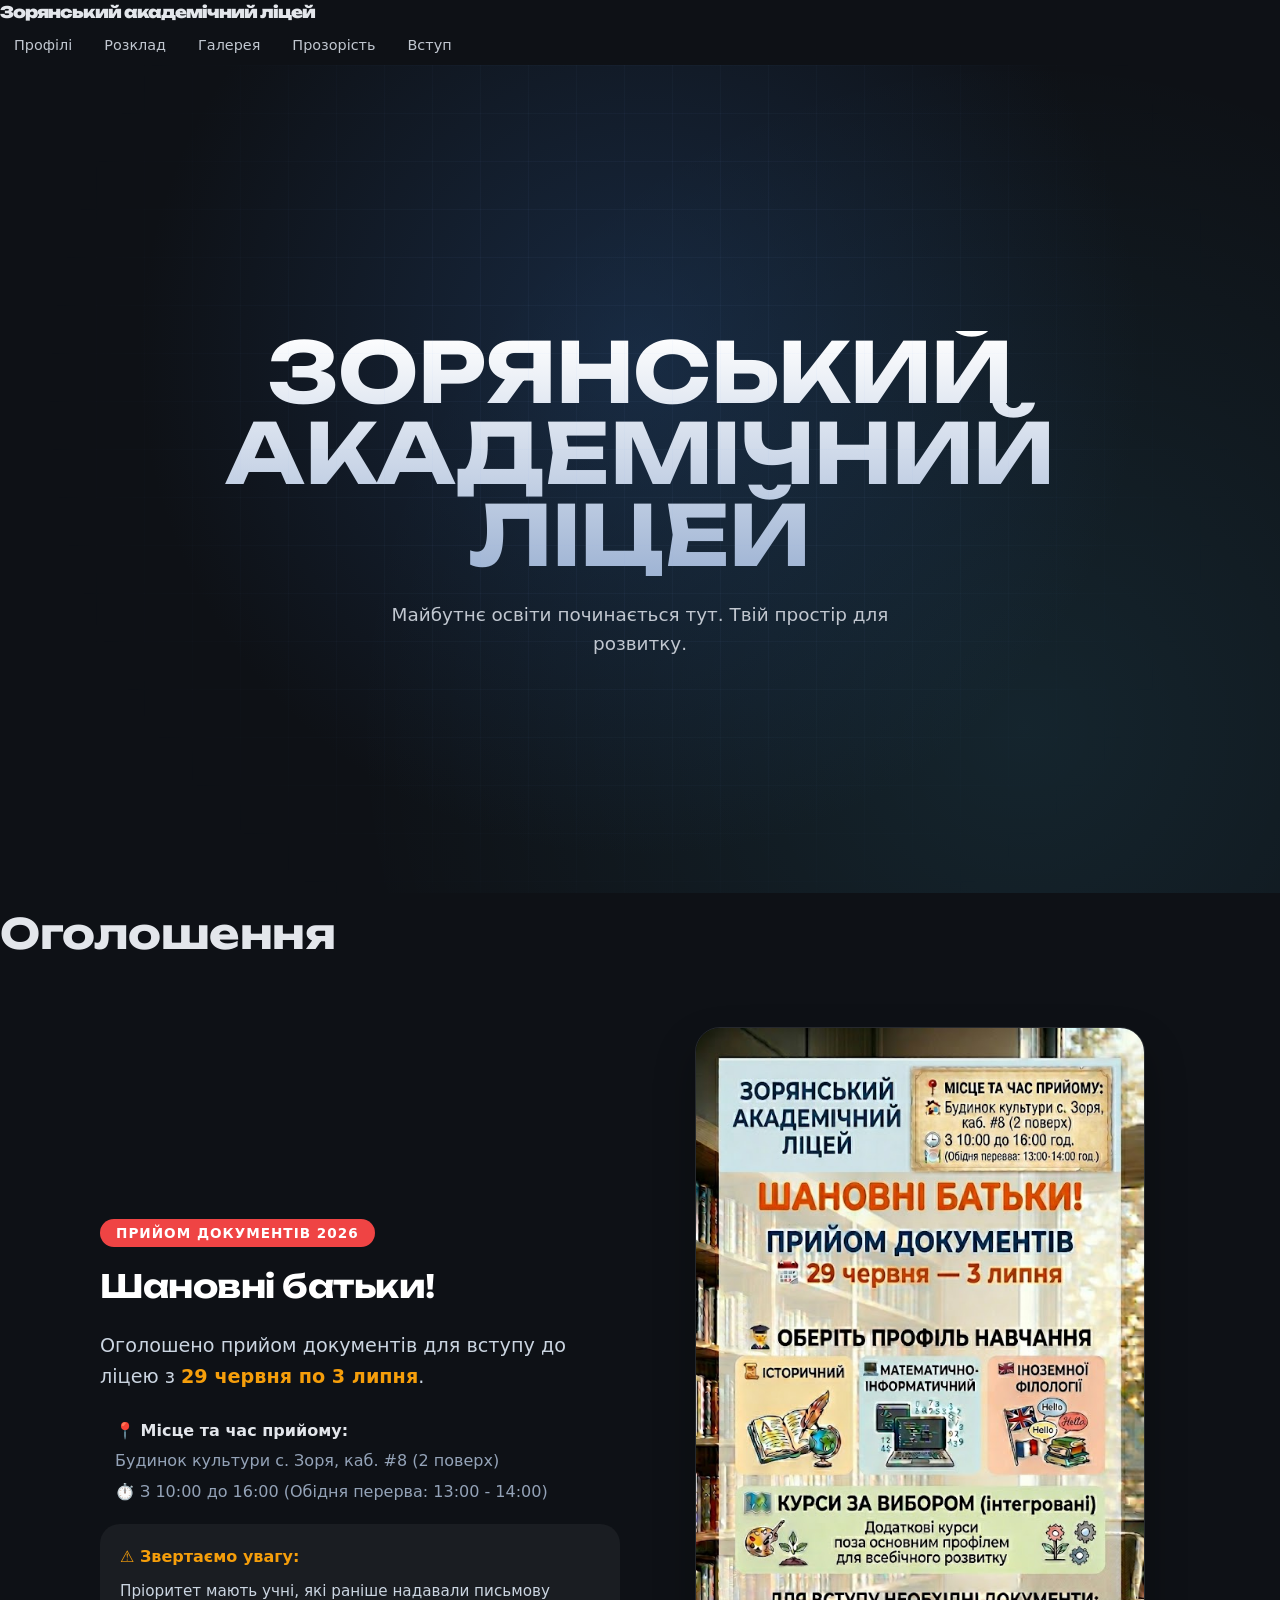
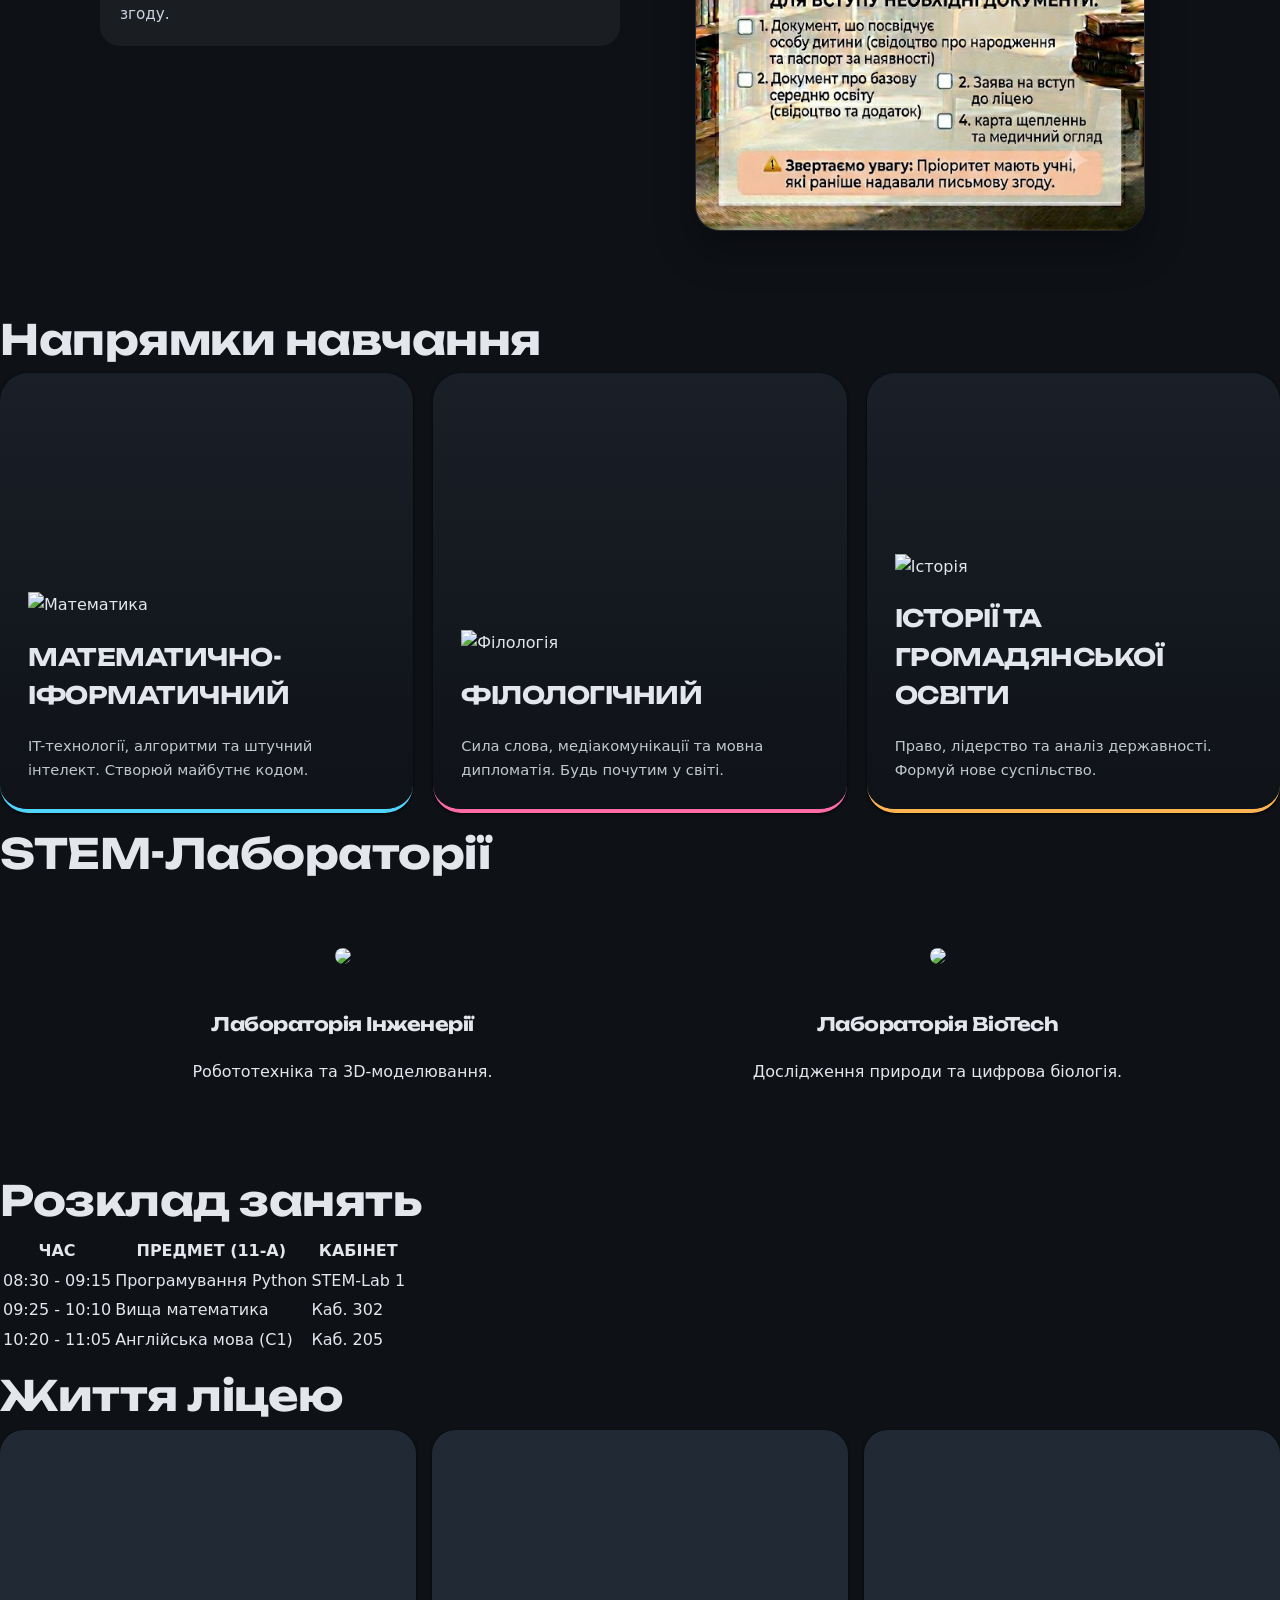
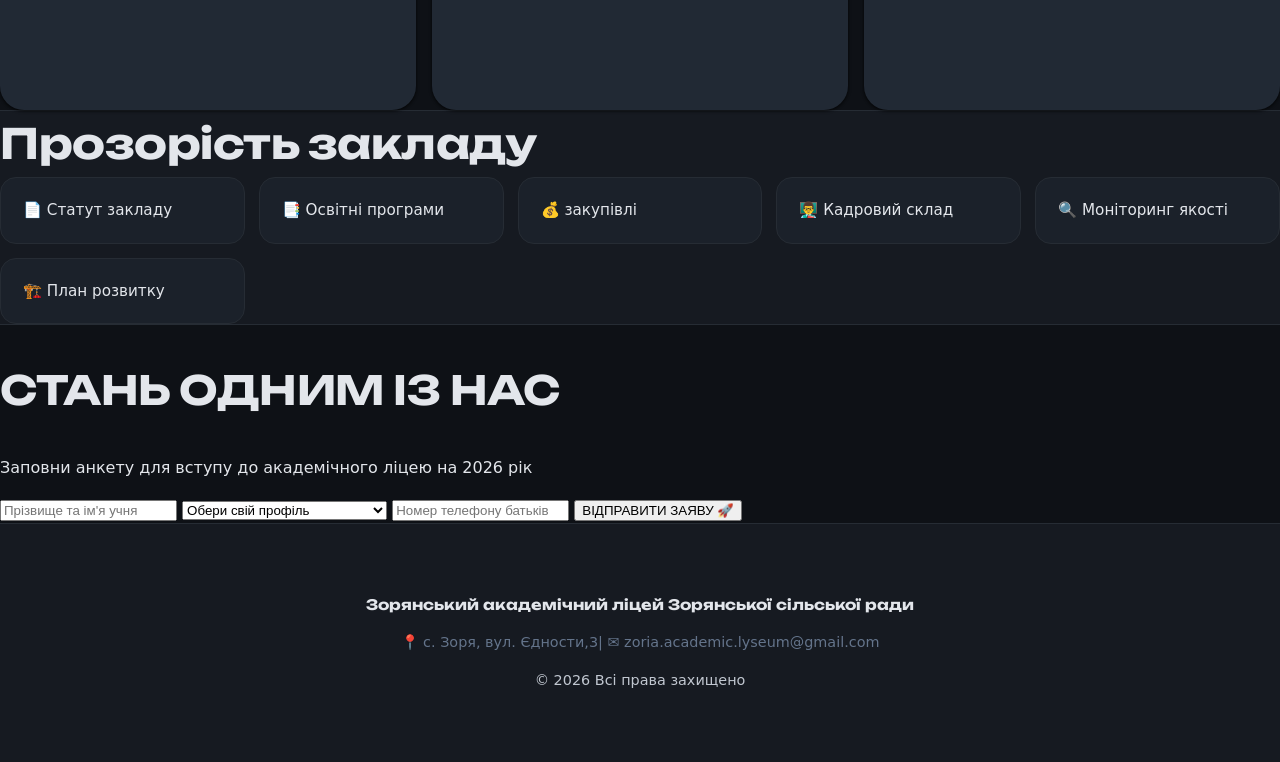
==== commit 892cb903: "Update index.html" ====
--- a/index.html
+++ b/index.html
@@ -1,209 +1,151 @@
-<!DOCTYPE html>
-<html lang="uk">
-<head>
-    <meta charset="UTF-8">
-    <meta name="viewport" content="width=device-width, initial-scale=1.0">
-    <title>Зорянський академічний ліцей | Нова Ера</title>
-    <meta name="description" content="Зорянський академічний ліцей — сучасний заклад освіти. Математично-інформатичний, філологічний та історико-правовий напрямки.">
-    <link rel="preconnect" href="https://fonts.googleapis.com">
-    <link rel="preconnect" href="https://fonts.gstatic.com" crossorigin>
-    <link href="https://fonts.googleapis.com/css2?family=Unbounded:wght@400;700;800;900&family=Roboto+Flex:wght@300;400;500;600&family=Roboto:wght@400;500;600&display=swap" rel="stylesheet">
-    <link rel="stylesheet" href="./style.css">
-</head>
-<body>
-
-    <header class="appbar">
-        <a href="index.html" class="logo">Зорянський <span>академічний</span> ліцей</a>
-        <button class="menu-toggle" aria-label="Меню">
-            <svg width="24" height="24" viewBox="0 0 24 24" fill="none" stroke="currentColor" stroke-width="2"><line x1="3" y1="6" x2="21" y2="6"/><line x1="3" y1="12" x2="21" y2="12"/><line x1="3" y1="18" x2="21" y2="18"/></svg>
-        </button>
-        <nav class="nav-links">
-            <a href="#profiles">Профілі</a>
-            <a href="#labs">Лабораторії</a>
-            <a href="#schedule">Розклад</a>
-            <a href="#gallery">Галерея</a>
-            <a href="#prozorist">Прозорість</a>
-            <a href="#admission" class="nav-btn">Вступ 2026</a>
-        </nav>
-    </header>
-
-    <section class="hero">
-        <div class="hero-content">
-            <span class="eyebrow">Нова ера освіти</span>
-            <h1>ЗОРЯНСЬКИЙ<br>АКАДЕМІЧНИЙ<br>ЛІЦЕЙ</h1>
-            <p>Майбутнє освіти починається тут. Твій простір для розвитку, досліджень і відкриттів.</p>
-            <div class="hero-actions">
-                <a href="#admission" class="btn btn-filled">Подати заяву 🚀</a>
-                <a href="#profiles" class="btn btn-tonal">Обрати напрямок</a>
-            </div>
-        </div>
-    </section>
-<h2 class="section-title" id="announcements">Оголошення</h2>
-    <div style="max-width: 1200px; margin: 0 auto; padding: 20px;">
-        <div style="background: var(--card-glass); border-radius: 40px; padding: 40px; display: grid; grid-template-columns: repeat(auto-fit, minmax(300px, 1fr)); gap: 40px; align-items: center;">
-                <!-- ОГОЛОШЕННЯ -->
-            <div>
-                <span style="background: #ef4444; color: white; padding: 6px 16px; border-radius: 20px; font-weight: bold; font-size: 0.85rem; text-transform: uppercase; letter-spacing: 1px;">Прийом документів 2026</span>
-                <h3 style="font-family: 'Unbounded'; font-size: 2rem; margin: 15px 0 10px 0; color: #fff;">Шановні батьки!</h3>
-                <p style="font-size: 1.2rem; color: #cbd5e1; margin-bottom: 25px;">
-                    Оголошено прийом документів для вступу до ліцею з <strong style="color: #f59e0b;">29 червня по 3 липня</strong>.
-                </p>
-                
-                <div style="margin-bottom: 20px; border-left: 4px solid var(--stem-neon); padding-left: 15px;">
-                    <p style="margin: 0; font-weight: bold;">📍 Місце та час прийому:</p>
-                    <p style="margin: 5px 0 0 0; color: #94a3b8;">Будинок культури с. Зоря, каб. #8 (2 поверх)</p>
-                    <p style="margin: 5px 0 0 0; color: #94a3b8;">⏱️ З 10:00 до 16:00 (Обідня перерва: 13:00 - 14:00)</p>
-                </div>
-
-                <div style="background: rgba(255,255,255,0.05); padding: 20px; border-radius: 20px;">
-                    <p style="margin: 0 0 10px 0; font-weight: bold; color: #f59e0b;">⚠️ Звертаємо увагу:</p>
-                    <p style="margin: 0; font-size: 0.95rem; color: #cbd5e1; line-height: 1.5;">Пріоритет мають учні, які раніше надавали письмову згоду.</p>
-                </div>
-            </div>
-
-            <div style="text-align: center;">
-                <img src="подача документів.jpg" alt="Оголошення про прийом документів" style="width: 100%; max-width: 450px; border-radius: 25px; box-shadow: 0 20px 40px rgba(0,0,0,0.3); border: 1px solid rgba(255,255,255,0.1);">
-            </div>
-
-        </div>
-    </div>
-    <!-- ПРОФІЛІ -->
-    <section class="block" id="profiles">
-        <div class="section-head" data-reveal>
-            <div class="kicker">Напрямки навчання</div>
-            <h2 class="section-title">Обери свій профіль</h2>
-        </div>
-        <div class="profiles-grid">
-            <a href="stem.html" class="profile-card math" data-reveal>
-                <img class="bg" src="assets/img/profile-math.png" alt="">
-                <span class="chip">STEM</span>
-                <h3>Математично-інформатичний</h3>
-                <p>IT-технології, алгоритми та штучний інтелект. Створюй майбутнє кодом.</p>
-                <span class="go">Дізнатись більше →</span>
-            </a>
-            <a href="filolog.html" class="profile-card phil" data-reveal>
-                <img class="bg" src="assets/img/profile-phil.png" alt="">
-                <span class="chip">Гуманітарний</span>
-                <h3>Філологічний</h3>
-                <p>Сила слова, медіакомунікації та мовна дипломатія. Будь почутим у світі.</p>
-                <span class="go">Дізнатись більше →</span>
-            </a>
-            <a href="history.html" class="profile-card hist" data-reveal>
-                <img class="bg" src="assets/img/profile-hist.png" alt="">
-                <span class="chip">Суспільствознавство</span>
-                <h3>Історії та громадянської освіти</h3>
-                <p>Право, лідерство та аналіз державності. Формуй нове суспільство.</p>
-                <span class="go">Дізнатись більше →</span>
-            </a>
-        </div>
-    </section>
-
-    <!-- ЛАБОРАТОРІЇ -->
-    <section class="block" id="labs">
-        <div class="section-head" data-reveal>
-            <div class="kicker">STEM-простір</div>
-            <h2 class="section-title">Наші лабораторії</h2>
-        </div>
-        <div class="labs-grid">
-            <article class="lab-card" data-reveal>
-                <div class="lab-media" style="background-image:url('assets/img/lab-engineering.png');"></div>
-                <div class="lab-body">
-                    <h3 class="eng">Лабораторія Інженерії</h3>
-                    <p>Робототехніка, 3D-моделювання та прототипування на платформах Arduino.</p>
-                    <span class="lab-tag">РОБОТОТЕХНІКА · CAD · 3D-ДРУК</span>
-                </div>
-            </article>
-            <article class="lab-card" data-reveal>
-                <div class="lab-media" style="background-image:url('assets/img/lab-biotech.png');"></div>
-                <div class="lab-body">
-                    <h3 class="bio">Лабораторія BioTech</h3>
-                    <p>Дослідження природи та цифрова біологія, мікроскопія й аналіз даних.</p>
-                    <span class="lab-tag">БІОТЕХ · ГЕНЕТИКА · МІКРОБІОЛОГІЯ</span>
-                </div>
-            </article>
-        </div>
-    </section>
-
-    <!-- РОЗКЛАД -->
-    <section class="block" id="schedule">
-        <div class="section-head" data-reveal>
-            <div class="kicker">11-А клас</div>
-            <h2 class="section-title">Розклад занять</h2>
-        </div>
-        <div class="table-card" data-reveal>
-            <table class="schedule">
-                <thead><tr><th>Час</th><th>Предмет</th><th>Кабінет</th></tr></thead>
-                <tbody>
-                    <tr><td>08:30 – 09:15</td><td>Програмування Python</td><td>STEM-Lab 1</td></tr>
-                    <tr><td>09:25 – 10:10</td><td>Вища математика</td><td>Каб. 302</td></tr>
-                    <tr><td>10:20 – 11:05</td><td>Англійська мова (C1)</td><td>Каб. 205</td></tr>
-                </tbody>
-            </table>
-        </div>
-    </section>
-
-    <!-- ГАЛЕРЕЯ -->
-    <section class="block" id="gallery">
-        <div class="section-head" data-reveal>
-            <div class="kicker">Спільнота</div>
-            <h2 class="section-title">Життя ліцею</h2>
-        </div>
-        <div class="gallery-grid">
-            <div class="gallery-item" style="background-image:url('assets/img/life-1.png');" data-reveal></div>
-            <div class="gallery-item" style="background-image:url('assets/img/life-2.png');" data-reveal></div>
-            <div class="gallery-item" style="background-image:url('assets/img/life-3.png');" data-reveal></div>
-        </div>
-    </section>
-
-    <!-- ПРОЗОРІСТЬ -->
-    <section class="law-section">
-        <div class="block" id="prozorist">
-            <div class="section-head" data-reveal>
-                <div class="kicker">Відкритість</div>
-                <h2 class="section-title">Прозорість закладу</h2>
-            </div>
-            <div class="law-grid">
-                <a href="statut.html" class="law-card" data-reveal><span class="ic">📄</span> Статут закладу</a>
-                <a href="#" class="law-card" data-reveal><span class="ic">📑</span> Освітні програми</a>
-                <a href="#" class="law-card" data-reveal><span class="ic">💰</span> Звіт про надходження</a>
-                <a href="#" class="law-card" data-reveal><span class="ic">👨‍🏫</span> Кадровий склад</a>
-                <a href="#" class="law-card" data-reveal><span class="ic">🔍</span> Моніторинг якості</a>
-                <a href="#" class="law-card" data-reveal><span class="ic">🏗️</span> План розвитку</a>
-            </div>
-        </div>
-    </section>
-
-    <!-- ВСТУП -->
-    <section class="admission" id="admission">
-        <div class="block">
-            <div class="section-head" data-reveal style="text-align:center;">
-                <div class="kicker">Вступ 2026</div>
-                <h2 class="section-title">Стань одним із нас</h2>
-            </div>
-            <div class="form-card" data-reveal>
-                <form onsubmit="alert('Дякуємо! Твою заяву прийнято.'); return false;">
-                    <div class="field"><input type="text" placeholder="Прізвище та ім'я учня" required></div>
-                    <div class="field">
-                        <select required>
-                            <option value="">Обери свій профіль</option>
-                            <option>Математично-інформатичний</option>
-                            <option>Філологічний</option>
-                            <option>Історико-правовий</option>
-                        </select>
-                    </div>
-                    <div class="field"><input type="tel" placeholder="Номер телефону батьків" required></div>
-                    <button type="submit" class="btn btn-filled">Відправити заяву</button>
-                </form>
-            </div>
-        </div>
-    </section>
-
-    <footer>
-        <p><strong>Зорянський академічний ліцей Зорянської сільської ради</strong></p>
-        <p class="contact">📍 с. Зоря, вул. Єдності, 3 &nbsp;|&nbsp; ✉️ zoria.academic.lyceum@gmail.com</p>
-        <p>© 2026 Всі права захищено</p>
-    </footer>
-
-    <script src="assets/app.js"></script>
-</body>
-</html>
+<!DOCTYPE html>
+<html lang="uk">
+<head>
+    <meta charset="UTF-8">
+    <meta name="viewport" content="width=device-width, initial-scale=1.0">
+    <title>Зорянський академічний ліцей | Нова Ера</title>
+    <link href="https://fonts.googleapis.com/css2?family=Unbounded:wght@400;700;900&family=Plus+Jakarta+Sans:wght@300;600;800&display=swap" rel="stylesheet">
+  <link rel="stylesheet" href="style.css">
+</head>
+<body>
+
+    <nav>
+        <div style="font-family: 'Unbounded'; font-weight: 900; letter-spacing: -1px;">Зорянський академічний ліцей</div>
+        <div class="nav-links">
+            <a href="#profiles">Профілі</a>
+            <a href="#schedule">Розклад</a>
+            <a href="#gallery">Галерея</a>
+            <a href="#prozorist">Прозорість</a>
+            <a href="#admission">Вступ</a>
+        </div>
+    </nav>
+
+    <section class="hero">
+        <a href="https://mon.gov.ua" style="color: var(--stem-neon); text-decoration: none; font-weight: bold; margin-bottom: 20px;"></a>
+        <h1>ЗОРЯНСЬКИЙ<br>АКАДЕМІЧНИЙ<br>ЛІЦЕЙ</h1>
+        <p>Майбутнє освіти починається тут. Твій простір для розвитку.</p>
+    </section>
+ <!-- ОГОЛОШЕННЯ -->
+    <h2 class="section-title" id="announcements">Оголошення</h2>
+    <div style="max-width: 1200px; margin: 0 auto; padding: 20px;">
+        <div style="background: var(--card-glass); border-radius: 40px; padding: 40px; display: grid; grid-template-columns: repeat(auto-fit, minmax(300px, 1fr)); gap: 40px; align-items: center;">
+            
+            <div>
+                <span style="background: #ef4444; color: white; padding: 6px 16px; border-radius: 20px; font-weight: bold; font-size: 0.85rem; text-transform: uppercase; letter-spacing: 1px;">Прийом документів 2026</span>
+                <h3 style="font-family: 'Unbounded'; font-size: 2rem; margin: 15px 0 10px 0; color: #fff;">Шановні батьки!</h3>
+                <p style="font-size: 1.2rem; color: #cbd5e1; margin-bottom: 25px;">
+                    Оголошено прийом документів для вступу до ліцею з <strong style="color: #f59e0b;">29 червня по 3 липня</strong>.
+                </p>
+                
+                <div style="margin-bottom: 20px; border-left: 4px solid var(--stem-neon); padding-left: 15px;">
+                    <p style="margin: 0; font-weight: bold;">📍 Місце та час прийому:</p>
+                    <p style="margin: 5px 0 0 0; color: #94a3b8;">Будинок культури с. Зоря, каб. #8 (2 поверх)</p>
+                    <p style="margin: 5px 0 0 0; color: #94a3b8;">⏱️ З 10:00 до 16:00 (Обідня перерва: 13:00 - 14:00)</p>
+                </div>
+
+                <div style="background: rgba(255,255,255,0.05); padding: 20px; border-radius: 20px;">
+                    <p style="margin: 0 0 10px 0; font-weight: bold; color: #f59e0b;">⚠️ Звертаємо увагу:</p>
+                    <p style="margin: 0; font-size: 0.95rem; color: #cbd5e1; line-height: 1.5;">Пріоритет мають учні, які раніше надавали письмову згоду.</p>
+                </div>
+            </div>
+
+            <div style="text-align: center;">
+                <img src="подача документів.jpg" alt="Оголошення про прийом документів" style="width: 100%; max-width: 450px; border-radius: 25px; box-shadow: 0 20px 40px rgba(0,0,0,0.3); border: 1px solid rgba(255,255,255,0.1);">
+            </div>
+        </div>
+    </div>
+    <!-- ПРОФІЛІ -->
+    <h2 class="section-title" id="profiles">Напрямки навчання</h2>
+    <div class="profiles-grid">
+
+        <a href="stem.html" style="text-decoration: none; color: inherit; display: block;">
+        <div class="profile-card math">
+            <img src="https://c7.alamy.com/comp/2T6GJGB/learning-mathematics-vector-thin-line-heart-shape-blue-banner-math-concept-modern-illustration-with-dark-background-2T6GJGB.jpg" alt="Математика">
+            <h2>МАТЕМАТИЧНО-ІФОРМАТИЧНИЙ</h2>
+            <p>IT-технології, алгоритми та штучний інтелект. Створюй майбутнє кодом.</p>
+        </div></a>
+        <a href="filolog.html" style="text-decoration: none; color: inherit; display: block;">
+        <div class="profile-card phil">
+            <img src="Філології.png" alt="Філологія">
+            <h2>ФІЛОЛОГІЧНИЙ</h2>
+            <p>Сила слова, медіакомунікації та мовна дипломатія. Будь почутим у світі.</p>
+        </div></a>
+        <div class="profile-card hist">
+            <img src="історія.png" alt="Історія">
+            <h2>ІСТОРІЇ ТА ГРОМАДЯНСЬКОЇ ОСВІТИ</h2>
+            <p>Право, лідерство та аналіз державності. Формуй нове суспільство.</p>
+        </div>
+    </div>
+
+    <!-- STEM ЛАБОРАТОРІЇ -->
+    <h2 class="section-title">STEM-Лабораторії</h2>
+    <div style="display: grid; grid-template-columns: repeat(auto-fit, minmax(300px, 1fr)); gap: 30px; max-width: 1200px; margin: 0 auto; padding: 20px;">
+        <div style="background: var(--card-glass); border-radius: 40px; padding: 40px; text-align: center;">
+            <img src="https://img.freepik.com/free-photo/robot-arm-working-with-3d-printer_23-2148935606.jpg" style="width: 100%; border-radius: 20px; margin-bottom: 20px;">
+            <h3 style="color: var(--stem-neon);">Лабораторія Інженерії</h3>
+            <p>Робототехніка та 3D-моделювання.</p>
+        </div>
+        <div style="background: var(--card-glass); border-radius: 40px; padding: 40px; text-align: center;">
+            <img src="https://img.freepik.com/free-photo/biotechnology-scientist-working-lab_23-2148812044.jpg" style="width: 100%; border-radius: 20px; margin-bottom: 20px;">
+            <h3 style="color: var(--math-neon);">Лабораторія BioTech</h3>
+            <p>Дослідження природи та цифрова біологія.</p>
+        </div>
+    </div>
+
+    <!-- РОЗКЛАД -->
+    <h2 class="section-title" id="schedule">Розклад занять</h2>
+    <div class="schedule-container">
+        <table class="schedule-table">
+            <tr><th>ЧАС</th><th>ПРЕДМЕТ (11-А)</th><th>КАБІНЕТ</th></tr>
+            <tr><td>08:30 - 09:15</td><td>Програмування Python</td><td>STEM-Lab 1</td></tr>
+            <tr><td>09:25 - 10:10</td><td>Вища математика</td><td>Каб. 302</td></tr>
+            <tr><td>10:20 - 11:05</td><td>Англійська мова (C1)</td><td>Каб. 205</td></tr>
+        </table>
+    </div>
+
+    <!-- ФОТОГАЛЕРЕЯ -->
+    <h2 class="section-title" id="gallery">Життя ліцею</h2>
+    <div class="gallery-grid">
+        <div class="gallery-item" style="background-image: url('https://img.freepik.com/free-photo/group-teenagers-taking-selfie-school_23-2148894821.jpg');"></div>
+        <div class="gallery-item" style="background-image: url('https://img.freepik.com/free-photo/young-people-learning-library_23-2148894828.jpg');"></div>
+        <div class="gallery-item" style="background-image: url('https://img.freepik.com/free-photo/students-participating-science-fair_23-2148894823.jpg');"></div>
+    </div>
+
+    <!-- ПРОЗОРІСТЬ (Закон) -->
+    <div class="law-section" id="prozorist">
+        <h2 class="section-title" style="margin-top: 0;">Прозорість закладу</h2>
+        <div class="law-grid">
+            <a href="statut.html" class="law-card">📄 Статут закладу</a>
+            <a href="#" class="law-card">📑 Освітні програми</a>
+            <a href="https://drive.google.com/drive/folders/139FKzk42sQpM_VJ0Y5fIBunKsBkymegl?usp=sharing" class="law-card">💰 закупівлі</a>
+            <a href="#" class="law-card">👨‍🏫 Кадровий склад</a>
+            <a href="#" class="law-card">🔍 Моніторинг якості</a>
+            <a href="#" class="law-card">🏗️ План розвитку</a>
+        </div>
+    </div>
+
+    <!-- ФОРМА ВСТУПУ -->
+    <section class="admission-form-container" id="admission">
+        <h2 style="font-family: 'Unbounded'; font-size: 2.5rem;">СТАНЬ ОДНИМ ІЗ НАС</h2>
+        <p>Заповни анкету для вступу до академічного ліцею на 2026 рік</p>
+        <form onsubmit="alert('Дякуємо! Твою заяву прийнято.'); return false;">
+            <input type="text" placeholder="Прізвище та ім'я учня" required>
+            <select required>
+                <option value="">Обери свій профіль</option>
+                <option>Математично інформатичний</option>
+                <option>Філологічний</option>
+                <option>Історико-правовий</option>
+            </select>
+            <input type="tel" placeholder="Номер телефону батьків" required>
+            <button type="submit" class="btn-submit">ВІДПРАВИТИ ЗАЯВУ 🚀</button>
+        </form>
+    </section>
+
+   <footer>
+        <p><strong>Зорянський академічний ліцей Зорянської сільської ради</strong></p>
+        <p style="margin: 10px 0; color: #64748b;">📍 с. Зоря, вул. Єдности,3| ✉️ zoria.academic.lyseum@gmail.com</p>
+        <p>© 2026 Всі права захищено</p>
+    </footer>
+
+</body>
+</html>
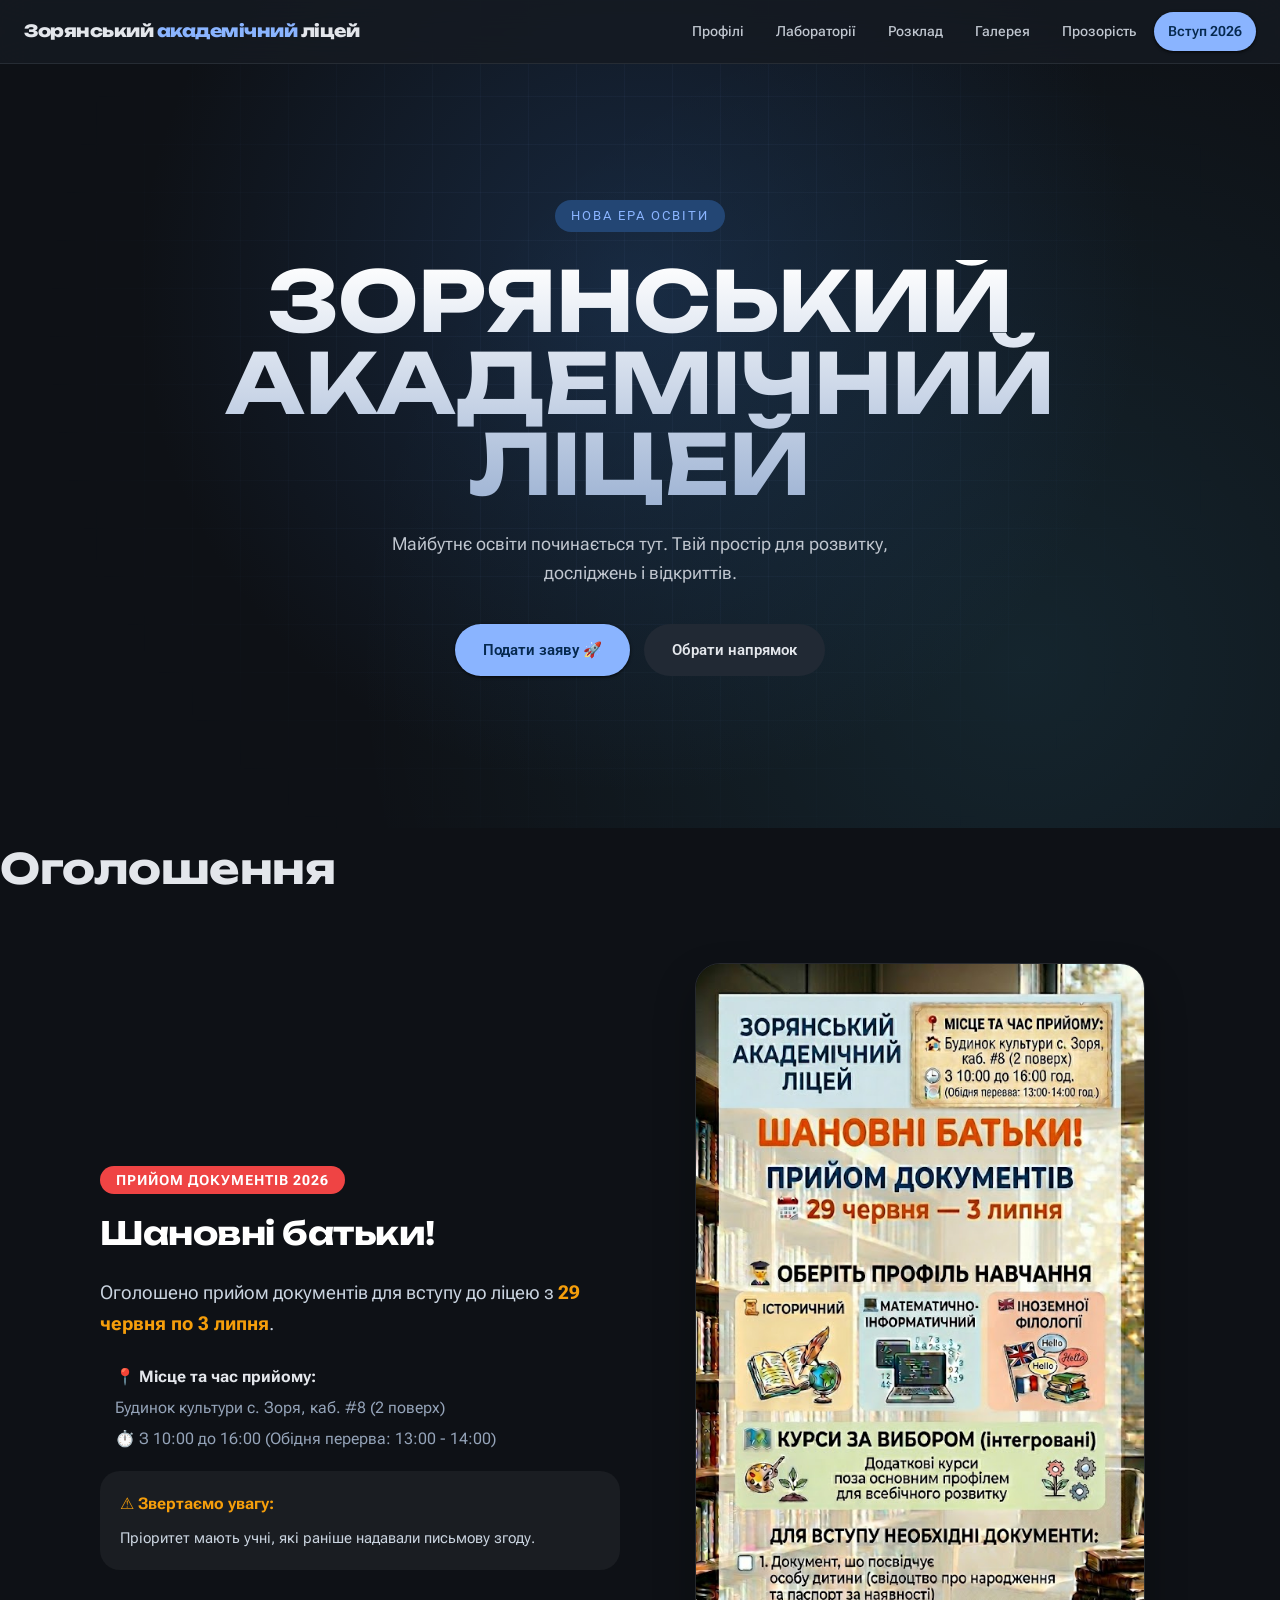
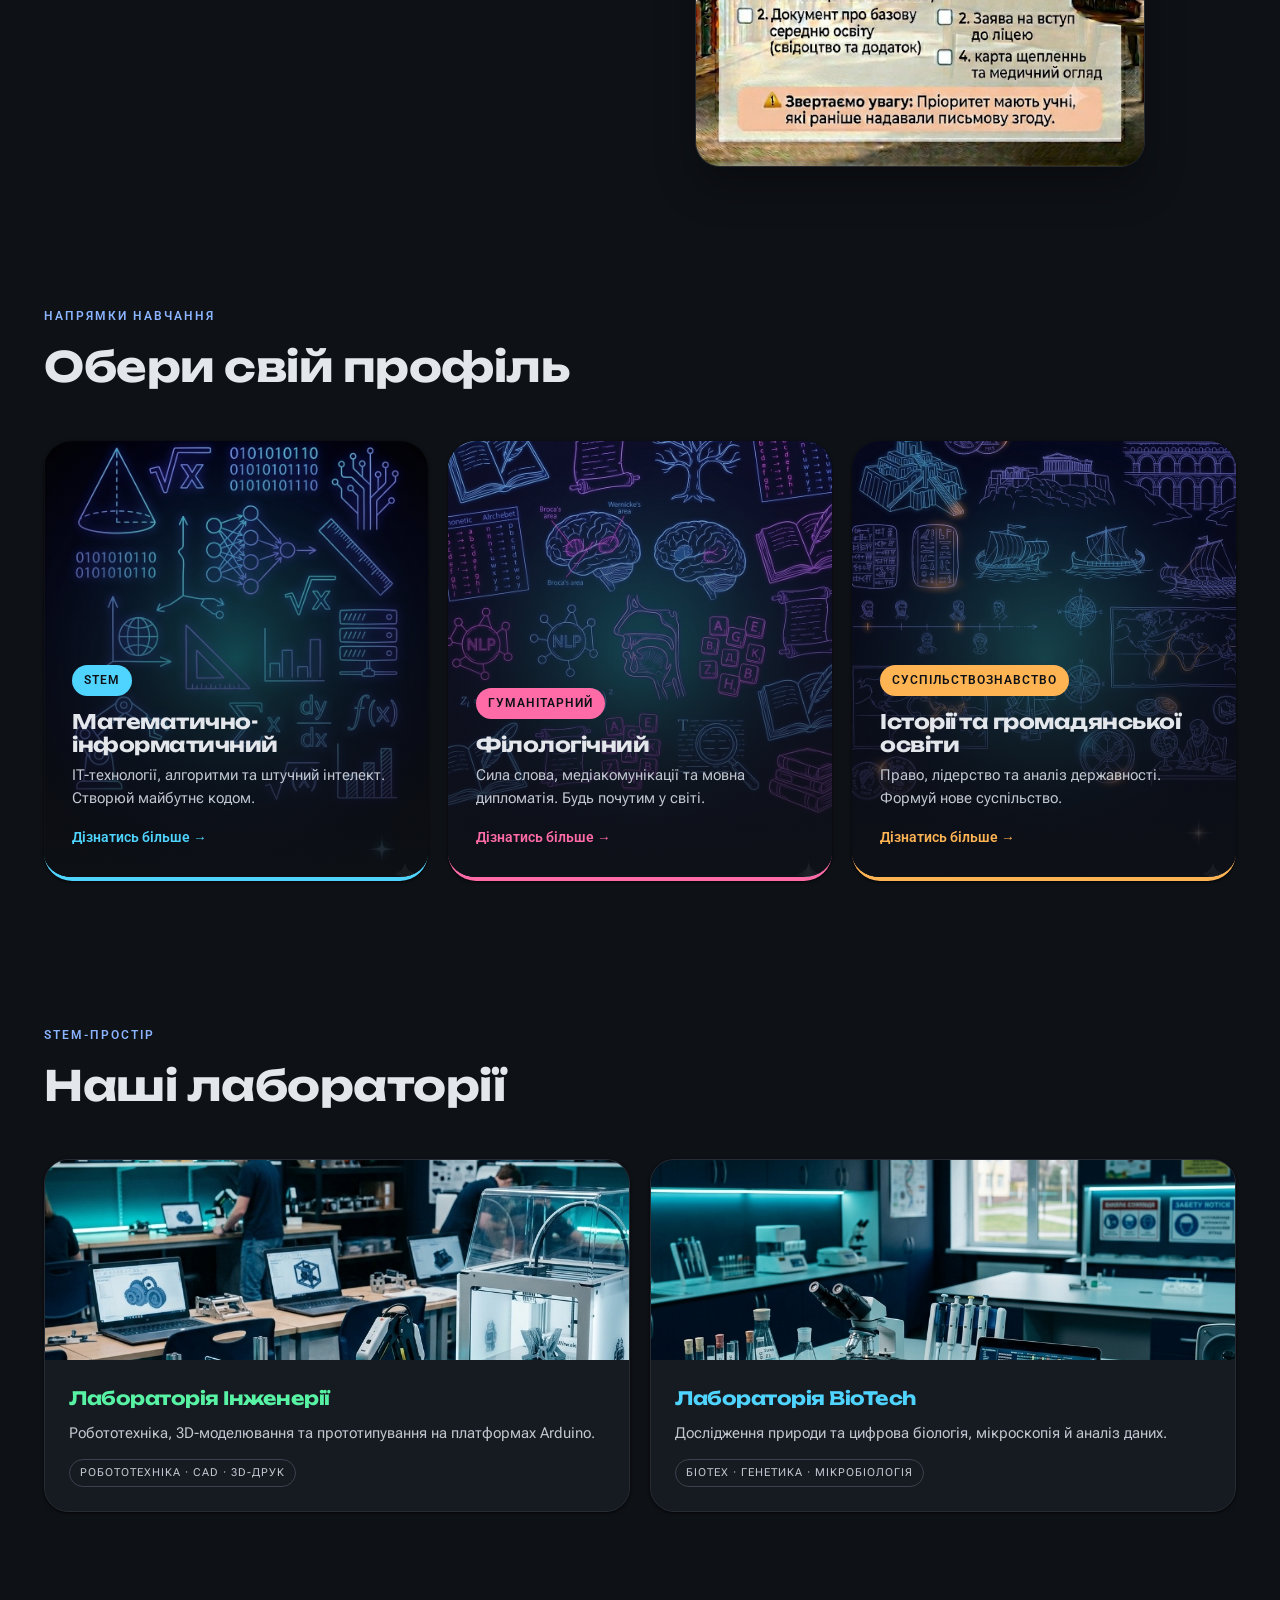
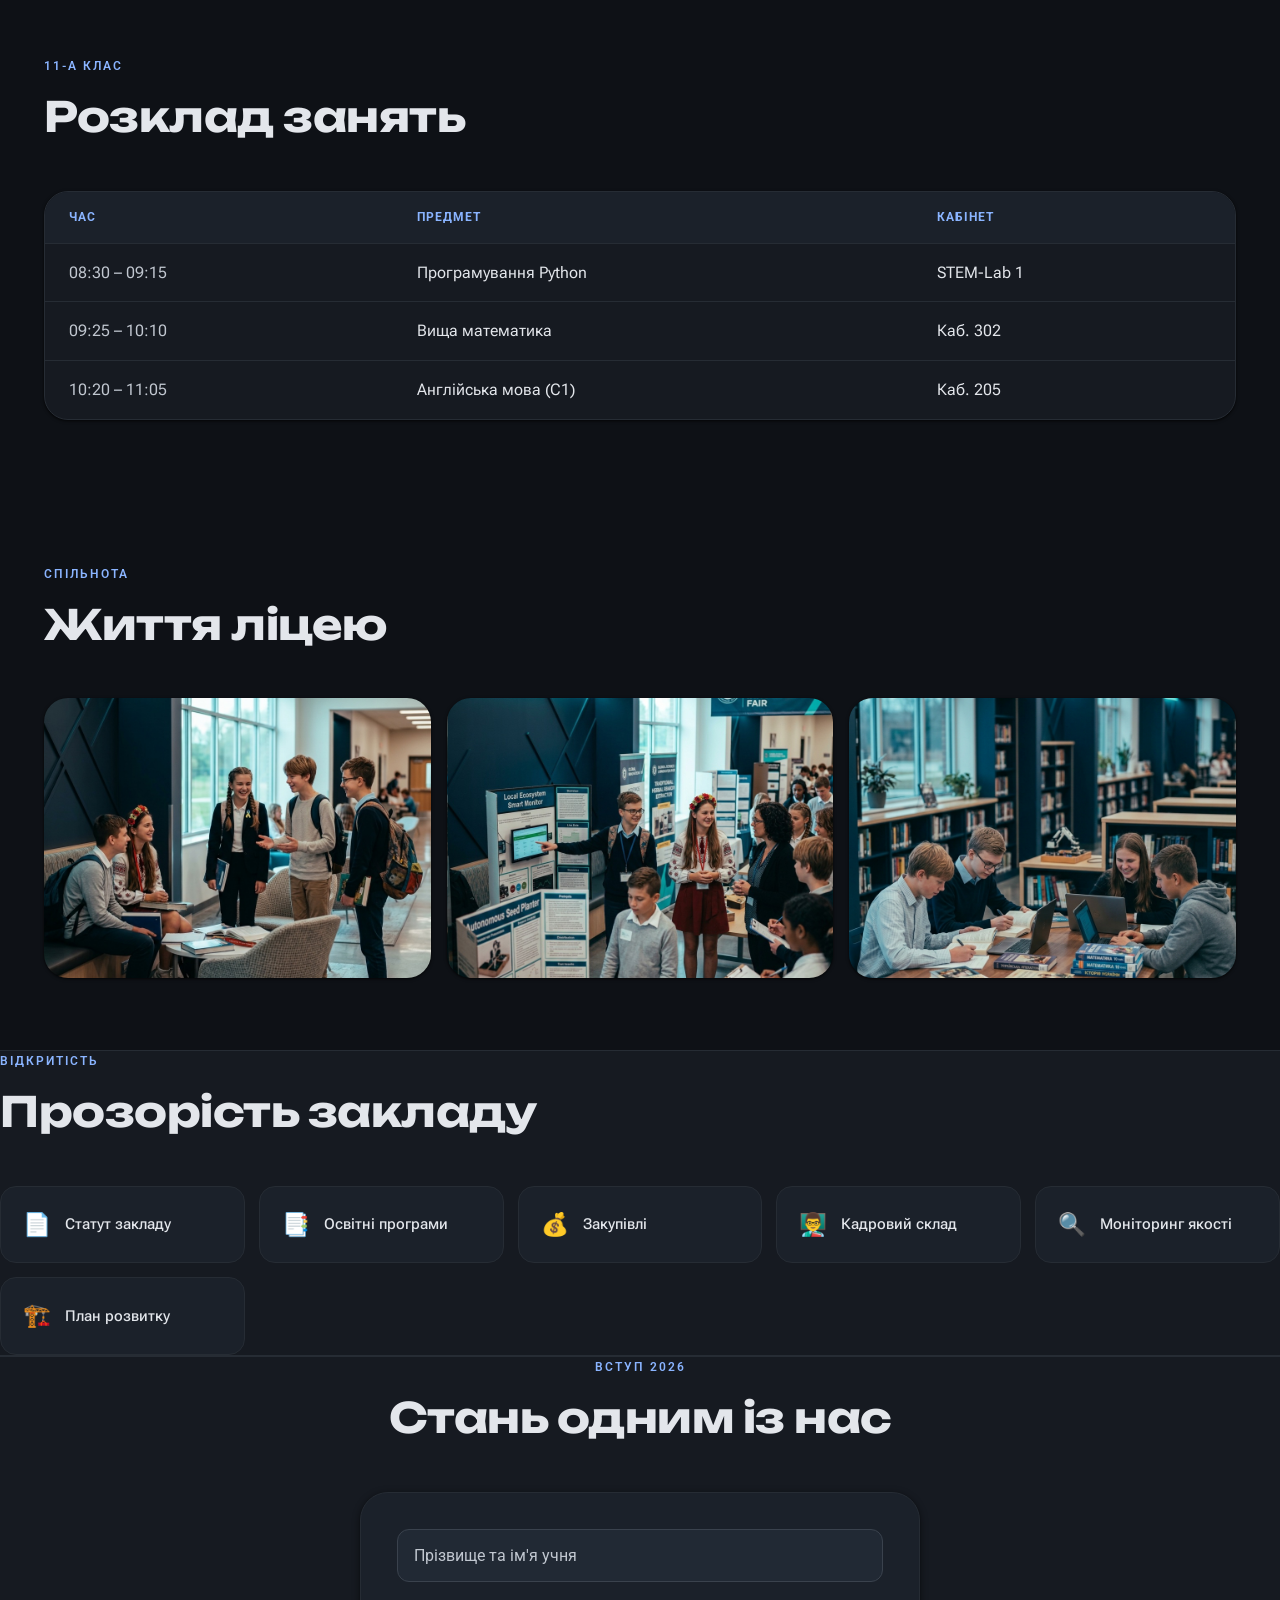
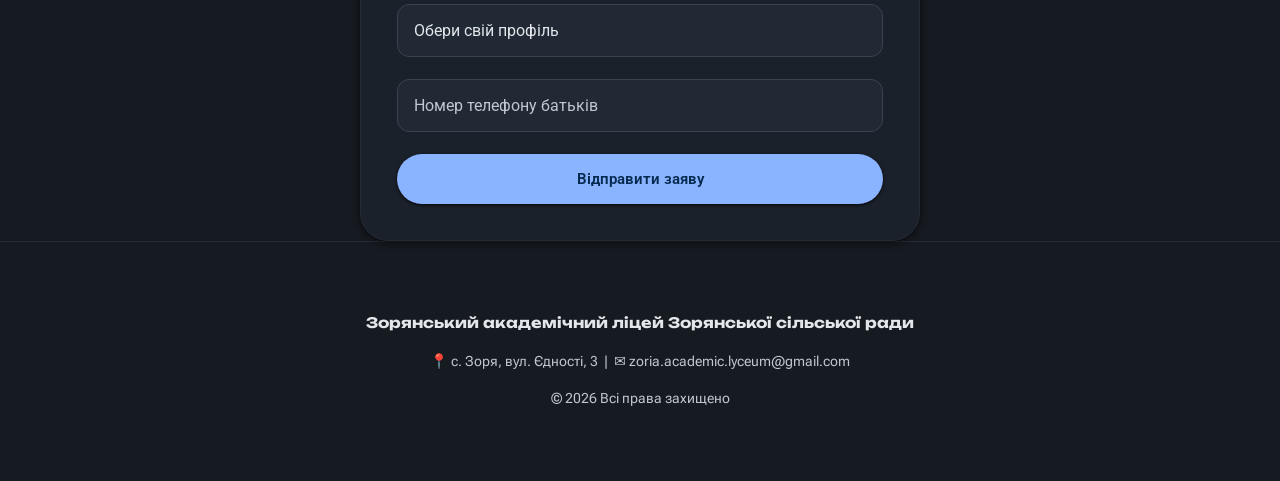
==== commit 68941a64: "Update index.html" ====
--- a/index.html
+++ b/index.html
@@ -1,151 +1,209 @@
-<!DOCTYPE html>
-<html lang="uk">
-<head>
-    <meta charset="UTF-8">
-    <meta name="viewport" content="width=device-width, initial-scale=1.0">
-    <title>Зорянський академічний ліцей | Нова Ера</title>
-    <link href="https://fonts.googleapis.com/css2?family=Unbounded:wght@400;700;900&family=Plus+Jakarta+Sans:wght@300;600;800&display=swap" rel="stylesheet">
-  <link rel="stylesheet" href="style.css">
-</head>
-<body>
-
-    <nav>
-        <div style="font-family: 'Unbounded'; font-weight: 900; letter-spacing: -1px;">Зорянський академічний ліцей</div>
-        <div class="nav-links">
-            <a href="#profiles">Профілі</a>
-            <a href="#schedule">Розклад</a>
-            <a href="#gallery">Галерея</a>
-            <a href="#prozorist">Прозорість</a>
-            <a href="#admission">Вступ</a>
-        </div>
-    </nav>
-
-    <section class="hero">
-        <a href="https://mon.gov.ua" style="color: var(--stem-neon); text-decoration: none; font-weight: bold; margin-bottom: 20px;"></a>
-        <h1>ЗОРЯНСЬКИЙ<br>АКАДЕМІЧНИЙ<br>ЛІЦЕЙ</h1>
-        <p>Майбутнє освіти починається тут. Твій простір для розвитку.</p>
-    </section>
- <!-- ОГОЛОШЕННЯ -->
-    <h2 class="section-title" id="announcements">Оголошення</h2>
-    <div style="max-width: 1200px; margin: 0 auto; padding: 20px;">
-        <div style="background: var(--card-glass); border-radius: 40px; padding: 40px; display: grid; grid-template-columns: repeat(auto-fit, minmax(300px, 1fr)); gap: 40px; align-items: center;">
-            
-            <div>
-                <span style="background: #ef4444; color: white; padding: 6px 16px; border-radius: 20px; font-weight: bold; font-size: 0.85rem; text-transform: uppercase; letter-spacing: 1px;">Прийом документів 2026</span>
-                <h3 style="font-family: 'Unbounded'; font-size: 2rem; margin: 15px 0 10px 0; color: #fff;">Шановні батьки!</h3>
-                <p style="font-size: 1.2rem; color: #cbd5e1; margin-bottom: 25px;">
-                    Оголошено прийом документів для вступу до ліцею з <strong style="color: #f59e0b;">29 червня по 3 липня</strong>.
-                </p>
-                
-                <div style="margin-bottom: 20px; border-left: 4px solid var(--stem-neon); padding-left: 15px;">
-                    <p style="margin: 0; font-weight: bold;">📍 Місце та час прийому:</p>
-                    <p style="margin: 5px 0 0 0; color: #94a3b8;">Будинок культури с. Зоря, каб. #8 (2 поверх)</p>
-                    <p style="margin: 5px 0 0 0; color: #94a3b8;">⏱️ З 10:00 до 16:00 (Обідня перерва: 13:00 - 14:00)</p>
-                </div>
-
-                <div style="background: rgba(255,255,255,0.05); padding: 20px; border-radius: 20px;">
-                    <p style="margin: 0 0 10px 0; font-weight: bold; color: #f59e0b;">⚠️ Звертаємо увагу:</p>
-                    <p style="margin: 0; font-size: 0.95rem; color: #cbd5e1; line-height: 1.5;">Пріоритет мають учні, які раніше надавали письмову згоду.</p>
-                </div>
-            </div>
-
-            <div style="text-align: center;">
-                <img src="подача документів.jpg" alt="Оголошення про прийом документів" style="width: 100%; max-width: 450px; border-radius: 25px; box-shadow: 0 20px 40px rgba(0,0,0,0.3); border: 1px solid rgba(255,255,255,0.1);">
-            </div>
-        </div>
-    </div>
-    <!-- ПРОФІЛІ -->
-    <h2 class="section-title" id="profiles">Напрямки навчання</h2>
-    <div class="profiles-grid">
-
-        <a href="stem.html" style="text-decoration: none; color: inherit; display: block;">
-        <div class="profile-card math">
-            <img src="https://c7.alamy.com/comp/2T6GJGB/learning-mathematics-vector-thin-line-heart-shape-blue-banner-math-concept-modern-illustration-with-dark-background-2T6GJGB.jpg" alt="Математика">
-            <h2>МАТЕМАТИЧНО-ІФОРМАТИЧНИЙ</h2>
-            <p>IT-технології, алгоритми та штучний інтелект. Створюй майбутнє кодом.</p>
-        </div></a>
-        <a href="filolog.html" style="text-decoration: none; color: inherit; display: block;">
-        <div class="profile-card phil">
-            <img src="Філології.png" alt="Філологія">
-            <h2>ФІЛОЛОГІЧНИЙ</h2>
-            <p>Сила слова, медіакомунікації та мовна дипломатія. Будь почутим у світі.</p>
-        </div></a>
-        <div class="profile-card hist">
-            <img src="історія.png" alt="Історія">
-            <h2>ІСТОРІЇ ТА ГРОМАДЯНСЬКОЇ ОСВІТИ</h2>
-            <p>Право, лідерство та аналіз державності. Формуй нове суспільство.</p>
-        </div>
-    </div>
-
-    <!-- STEM ЛАБОРАТОРІЇ -->
-    <h2 class="section-title">STEM-Лабораторії</h2>
-    <div style="display: grid; grid-template-columns: repeat(auto-fit, minmax(300px, 1fr)); gap: 30px; max-width: 1200px; margin: 0 auto; padding: 20px;">
-        <div style="background: var(--card-glass); border-radius: 40px; padding: 40px; text-align: center;">
-            <img src="https://img.freepik.com/free-photo/robot-arm-working-with-3d-printer_23-2148935606.jpg" style="width: 100%; border-radius: 20px; margin-bottom: 20px;">
-            <h3 style="color: var(--stem-neon);">Лабораторія Інженерії</h3>
-            <p>Робототехніка та 3D-моделювання.</p>
-        </div>
-        <div style="background: var(--card-glass); border-radius: 40px; padding: 40px; text-align: center;">
-            <img src="https://img.freepik.com/free-photo/biotechnology-scientist-working-lab_23-2148812044.jpg" style="width: 100%; border-radius: 20px; margin-bottom: 20px;">
-            <h3 style="color: var(--math-neon);">Лабораторія BioTech</h3>
-            <p>Дослідження природи та цифрова біологія.</p>
-        </div>
-    </div>
-
-    <!-- РОЗКЛАД -->
-    <h2 class="section-title" id="schedule">Розклад занять</h2>
-    <div class="schedule-container">
-        <table class="schedule-table">
-            <tr><th>ЧАС</th><th>ПРЕДМЕТ (11-А)</th><th>КАБІНЕТ</th></tr>
-            <tr><td>08:30 - 09:15</td><td>Програмування Python</td><td>STEM-Lab 1</td></tr>
-            <tr><td>09:25 - 10:10</td><td>Вища математика</td><td>Каб. 302</td></tr>
-            <tr><td>10:20 - 11:05</td><td>Англійська мова (C1)</td><td>Каб. 205</td></tr>
-        </table>
-    </div>
-
-    <!-- ФОТОГАЛЕРЕЯ -->
-    <h2 class="section-title" id="gallery">Життя ліцею</h2>
-    <div class="gallery-grid">
-        <div class="gallery-item" style="background-image: url('https://img.freepik.com/free-photo/group-teenagers-taking-selfie-school_23-2148894821.jpg');"></div>
-        <div class="gallery-item" style="background-image: url('https://img.freepik.com/free-photo/young-people-learning-library_23-2148894828.jpg');"></div>
-        <div class="gallery-item" style="background-image: url('https://img.freepik.com/free-photo/students-participating-science-fair_23-2148894823.jpg');"></div>
-    </div>
-
-    <!-- ПРОЗОРІСТЬ (Закон) -->
-    <div class="law-section" id="prozorist">
-        <h2 class="section-title" style="margin-top: 0;">Прозорість закладу</h2>
-        <div class="law-grid">
-            <a href="statut.html" class="law-card">📄 Статут закладу</a>
-            <a href="#" class="law-card">📑 Освітні програми</a>
-            <a href="https://drive.google.com/drive/folders/139FKzk42sQpM_VJ0Y5fIBunKsBkymegl?usp=sharing" class="law-card">💰 закупівлі</a>
-            <a href="#" class="law-card">👨‍🏫 Кадровий склад</a>
-            <a href="#" class="law-card">🔍 Моніторинг якості</a>
-            <a href="#" class="law-card">🏗️ План розвитку</a>
-        </div>
-    </div>
-
-    <!-- ФОРМА ВСТУПУ -->
-    <section class="admission-form-container" id="admission">
-        <h2 style="font-family: 'Unbounded'; font-size: 2.5rem;">СТАНЬ ОДНИМ ІЗ НАС</h2>
-        <p>Заповни анкету для вступу до академічного ліцею на 2026 рік</p>
-        <form onsubmit="alert('Дякуємо! Твою заяву прийнято.'); return false;">
-            <input type="text" placeholder="Прізвище та ім'я учня" required>
-            <select required>
-                <option value="">Обери свій профіль</option>
-                <option>Математично інформатичний</option>
-                <option>Філологічний</option>
-                <option>Історико-правовий</option>
-            </select>
-            <input type="tel" placeholder="Номер телефону батьків" required>
-            <button type="submit" class="btn-submit">ВІДПРАВИТИ ЗАЯВУ 🚀</button>
-        </form>
-    </section>
-
-   <footer>
-        <p><strong>Зорянський академічний ліцей Зорянської сільської ради</strong></p>
-        <p style="margin: 10px 0; color: #64748b;">📍 с. Зоря, вул. Єдности,3| ✉️ zoria.academic.lyseum@gmail.com</p>
-        <p>© 2026 Всі права захищено</p>
-    </footer>
-
-</body>
-</html>
+<!DOCTYPE html>
+<html lang="uk">
+<head>
+    <meta charset="UTF-8">
+    <meta name="viewport" content="width=device-width, initial-scale=1.0">
+    <title>Зорянський академічний ліцей | Нова Ера</title>
+    <meta name="description" content="Зорянський академічний ліцей — сучасний заклад освіти. Математично-інформатичний, філологічний та історико-правовий напрямки.">
+    <link rel="preconnect" href="https://fonts.googleapis.com">
+    <link rel="preconnect" href="https://fonts.gstatic.com" crossorigin>
+    <link href="https://fonts.googleapis.com/css2?family=Unbounded:wght@400;700;800;900&family=Roboto+Flex:wght@300;400;500;600&family=Roboto:wght@400;500;600&display=swap" rel="stylesheet">
+    <link rel="stylesheet" href="./style.css">
+</head>
+<body>
+
+    <header class="appbar">
+        <a href="index.html" class="logo">Зорянський <span>академічний</span> ліцей</a>
+        <button class="menu-toggle" aria-label="Меню">
+            <svg width="24" height="24" viewBox="0 0 24 24" fill="none" stroke="currentColor" stroke-width="2"><line x1="3" y1="6" x2="21" y2="6"/><line x1="3" y1="12" x2="21" y2="12"/><line x1="3" y1="18" x2="21" y2="18"/></svg>
+        </button>
+        <nav class="nav-links">
+            <a href="#profiles">Профілі</a>
+            <a href="#labs">Лабораторії</a>
+            <a href="#schedule">Розклад</a>
+            <a href="#gallery">Галерея</a>
+            <a href="#prozorist">Прозорість</a>
+            <a href="#admission" class="nav-btn">Вступ 2026</a>
+        </nav>
+    </header>
+
+    <section class="hero">
+        <div class="hero-content">
+            <span class="eyebrow">Нова ера освіти</span>
+            <h1>ЗОРЯНСЬКИЙ<br>АКАДЕМІЧНИЙ<br>ЛІЦЕЙ</h1>
+            <p>Майбутнє освіти починається тут. Твій простір для розвитку, досліджень і відкриттів.</p>
+            <div class="hero-actions">
+                <a href="#admission" class="btn btn-filled">Подати заяву 🚀</a>
+                <a href="#profiles" class="btn btn-tonal">Обрати напрямок</a>
+            </div>
+        </div>
+    </section>
+<h2 class="section-title" id="announcements">Оголошення</h2>
+    <div style="max-width: 1200px; margin: 0 auto; padding: 20px;">
+        <div style="background: var(--card-glass); border-radius: 40px; padding: 40px; display: grid; grid-template-columns: repeat(auto-fit, minmax(300px, 1fr)); gap: 40px; align-items: center;">
+                <!-- ОГОЛОШЕННЯ -->
+            <div>
+                <span style="background: #ef4444; color: white; padding: 6px 16px; border-radius: 20px; font-weight: bold; font-size: 0.85rem; text-transform: uppercase; letter-spacing: 1px;">Прийом документів 2026</span>
+                <h3 style="font-family: 'Unbounded'; font-size: 2rem; margin: 15px 0 10px 0; color: #fff;">Шановні батьки!</h3>
+                <p style="font-size: 1.2rem; color: #cbd5e1; margin-bottom: 25px;">
+                    Оголошено прийом документів для вступу до ліцею з <strong style="color: #f59e0b;">29 червня по 3 липня</strong>.
+                </p>
+                
+                <div style="margin-bottom: 20px; border-left: 4px solid var(--stem-neon); padding-left: 15px;">
+                    <p style="margin: 0; font-weight: bold;">📍 Місце та час прийому:</p>
+                    <p style="margin: 5px 0 0 0; color: #94a3b8;">Будинок культури с. Зоря, каб. #8 (2 поверх)</p>
+                    <p style="margin: 5px 0 0 0; color: #94a3b8;">⏱️ З 10:00 до 16:00 (Обідня перерва: 13:00 - 14:00)</p>
+                </div>
+
+                <div style="background: rgba(255,255,255,0.05); padding: 20px; border-radius: 20px;">
+                    <p style="margin: 0 0 10px 0; font-weight: bold; color: #f59e0b;">⚠️ Звертаємо увагу:</p>
+                    <p style="margin: 0; font-size: 0.95rem; color: #cbd5e1; line-height: 1.5;">Пріоритет мають учні, які раніше надавали письмову згоду.</p>
+                </div>
+            </div>
+
+            <div style="text-align: center;">
+                <img src="подача документів.jpg" alt="Оголошення про прийом документів" style="width: 100%; max-width: 450px; border-radius: 25px; box-shadow: 0 20px 40px rgba(0,0,0,0.3); border: 1px solid rgba(255,255,255,0.1);">
+            </div>
+
+        </div>
+    </div>
+    <!-- ПРОФІЛІ -->
+    <section class="block" id="profiles">
+        <div class="section-head" data-reveal>
+            <div class="kicker">Напрямки навчання</div>
+            <h2 class="section-title">Обери свій профіль</h2>
+        </div>
+        <div class="profiles-grid">
+            <a href="stem.html" class="profile-card math" data-reveal>
+                <img class="bg" src="assets/img/profile-math.png" alt="">
+                <span class="chip">STEM</span>
+                <h3>Математично-інформатичний</h3>
+                <p>IT-технології, алгоритми та штучний інтелект. Створюй майбутнє кодом.</p>
+                <span class="go">Дізнатись більше →</span>
+            </a>
+            <a href="filolog.html" class="profile-card phil" data-reveal>
+                <img class="bg" src="assets/img/profile-phil.png" alt="">
+                <span class="chip">Гуманітарний</span>
+                <h3>Філологічний</h3>
+                <p>Сила слова, медіакомунікації та мовна дипломатія. Будь почутим у світі.</p>
+                <span class="go">Дізнатись більше →</span>
+            </a>
+            <a href="history.html" class="profile-card hist" data-reveal>
+                <img class="bg" src="assets/img/profile-hist.png" alt="">
+                <span class="chip">Суспільствознавство</span>
+                <h3>Історії та громадянської освіти</h3>
+                <p>Право, лідерство та аналіз державності. Формуй нове суспільство.</p>
+                <span class="go">Дізнатись більше →</span>
+            </a>
+        </div>
+    </section>
+
+    <!-- ЛАБОРАТОРІЇ -->
+    <section class="block" id="labs">
+        <div class="section-head" data-reveal>
+            <div class="kicker">STEM-простір</div>
+            <h2 class="section-title">Наші лабораторії</h2>
+        </div>
+        <div class="labs-grid">
+            <article class="lab-card" data-reveal>
+                <div class="lab-media" style="background-image:url('assets/img/lab-engineering.png');"></div>
+                <div class="lab-body">
+                    <h3 class="eng">Лабораторія Інженерії</h3>
+                    <p>Робототехніка, 3D-моделювання та прототипування на платформах Arduino.</p>
+                    <span class="lab-tag">РОБОТОТЕХНІКА · CAD · 3D-ДРУК</span>
+                </div>
+            </article>
+            <article class="lab-card" data-reveal>
+                <div class="lab-media" style="background-image:url('assets/img/lab-biotech.png');"></div>
+                <div class="lab-body">
+                    <h3 class="bio">Лабораторія BioTech</h3>
+                    <p>Дослідження природи та цифрова біологія, мікроскопія й аналіз даних.</p>
+                    <span class="lab-tag">БІОТЕХ · ГЕНЕТИКА · МІКРОБІОЛОГІЯ</span>
+                </div>
+            </article>
+        </div>
+    </section>
+
+    <!-- РОЗКЛАД -->
+    <section class="block" id="schedule">
+        <div class="section-head" data-reveal>
+            <div class="kicker">11-А клас</div>
+            <h2 class="section-title">Розклад занять</h2>
+        </div>
+        <div class="table-card" data-reveal>
+            <table class="schedule">
+                <thead><tr><th>Час</th><th>Предмет</th><th>Кабінет</th></tr></thead>
+                <tbody>
+                    <tr><td>08:30 – 09:15</td><td>Програмування Python</td><td>STEM-Lab 1</td></tr>
+                    <tr><td>09:25 – 10:10</td><td>Вища математика</td><td>Каб. 302</td></tr>
+                    <tr><td>10:20 – 11:05</td><td>Англійська мова (C1)</td><td>Каб. 205</td></tr>
+                </tbody>
+            </table>
+        </div>
+    </section>
+
+    <!-- ГАЛЕРЕЯ -->
+    <section class="block" id="gallery">
+        <div class="section-head" data-reveal>
+            <div class="kicker">Спільнота</div>
+            <h2 class="section-title">Життя ліцею</h2>
+        </div>
+        <div class="gallery-grid">
+            <div class="gallery-item" style="background-image:url('assets/img/life-1.png');" data-reveal></div>
+            <div class="gallery-item" style="background-image:url('assets/img/life-2.png');" data-reveal></div>
+            <div class="gallery-item" style="background-image:url('assets/img/life-3.png');" data-reveal></div>
+        </div>
+    </section>
+
+    <!-- ПРОЗОРІСТЬ -->
+    <section class="law-section">
+        <div class="block" id="prozorist">
+            <div class="section-head" data-reveal>
+                <div class="kicker">Відкритість</div>
+                <h2 class="section-title">Прозорість закладу</h2>
+            </div>
+            <div class="law-grid">
+                <a href="statut.html" class="law-card" data-reveal><span class="ic">📄</span> Статут закладу</a>
+                <a href="#" class="law-card" data-reveal><span class="ic">📑</span> Освітні програми</a>
+                <a href="https://drive.google.com/drive/folders/139FKzk42sQpM_VJ0Y5fIBunKsBkymegl?usp=sharing" class="law-card" data-reveal><span class="ic">💰</span>Закупівлі</a>
+                <a href="#" class="law-card" data-reveal><span class="ic">👨‍🏫</span> Кадровий склад</a>
+                <a href="#" class="law-card" data-reveal><span class="ic">🔍</span> Моніторинг якості</a>
+                <a href="#" class="law-card" data-reveal><span class="ic">🏗️</span> План розвитку</a>
+            </div>
+        </div>
+    </section>
+
+    <!-- ВСТУП -->
+    <section class="admission" id="admission">
+        <div class="block">
+            <div class="section-head" data-reveal style="text-align:center;">
+                <div class="kicker">Вступ 2026</div>
+                <h2 class="section-title">Стань одним із нас</h2>
+            </div>
+            <div class="form-card" data-reveal>
+                <form onsubmit="alert('Дякуємо! Твою заяву прийнято.'); return false;">
+                    <div class="field"><input type="text" placeholder="Прізвище та ім'я учня" required></div>
+                    <div class="field">
+                        <select required>
+                            <option value="">Обери свій профіль</option>
+                            <option>Математично-інформатичний</option>
+                            <option>Філологічний</option>
+                            <option>Історико-правовий</option>
+                        </select>
+                    </div>
+                    <div class="field"><input type="tel" placeholder="Номер телефону батьків" required></div>
+                    <button type="submit" class="btn btn-filled">Відправити заяву</button>
+                </form>
+            </div>
+        </div>
+    </section>
+
+    <footer>
+        <p><strong>Зорянський академічний ліцей Зорянської сільської ради</strong></p>
+        <p class="contact">📍 с. Зоря, вул. Єдності, 3 &nbsp;|&nbsp; ✉️ zoria.academic.lyceum@gmail.com</p>
+        <p>© 2026 Всі права захищено</p>
+    </footer>
+
+    <script src="assets/app.js"></script>
+</body>
+</html>
